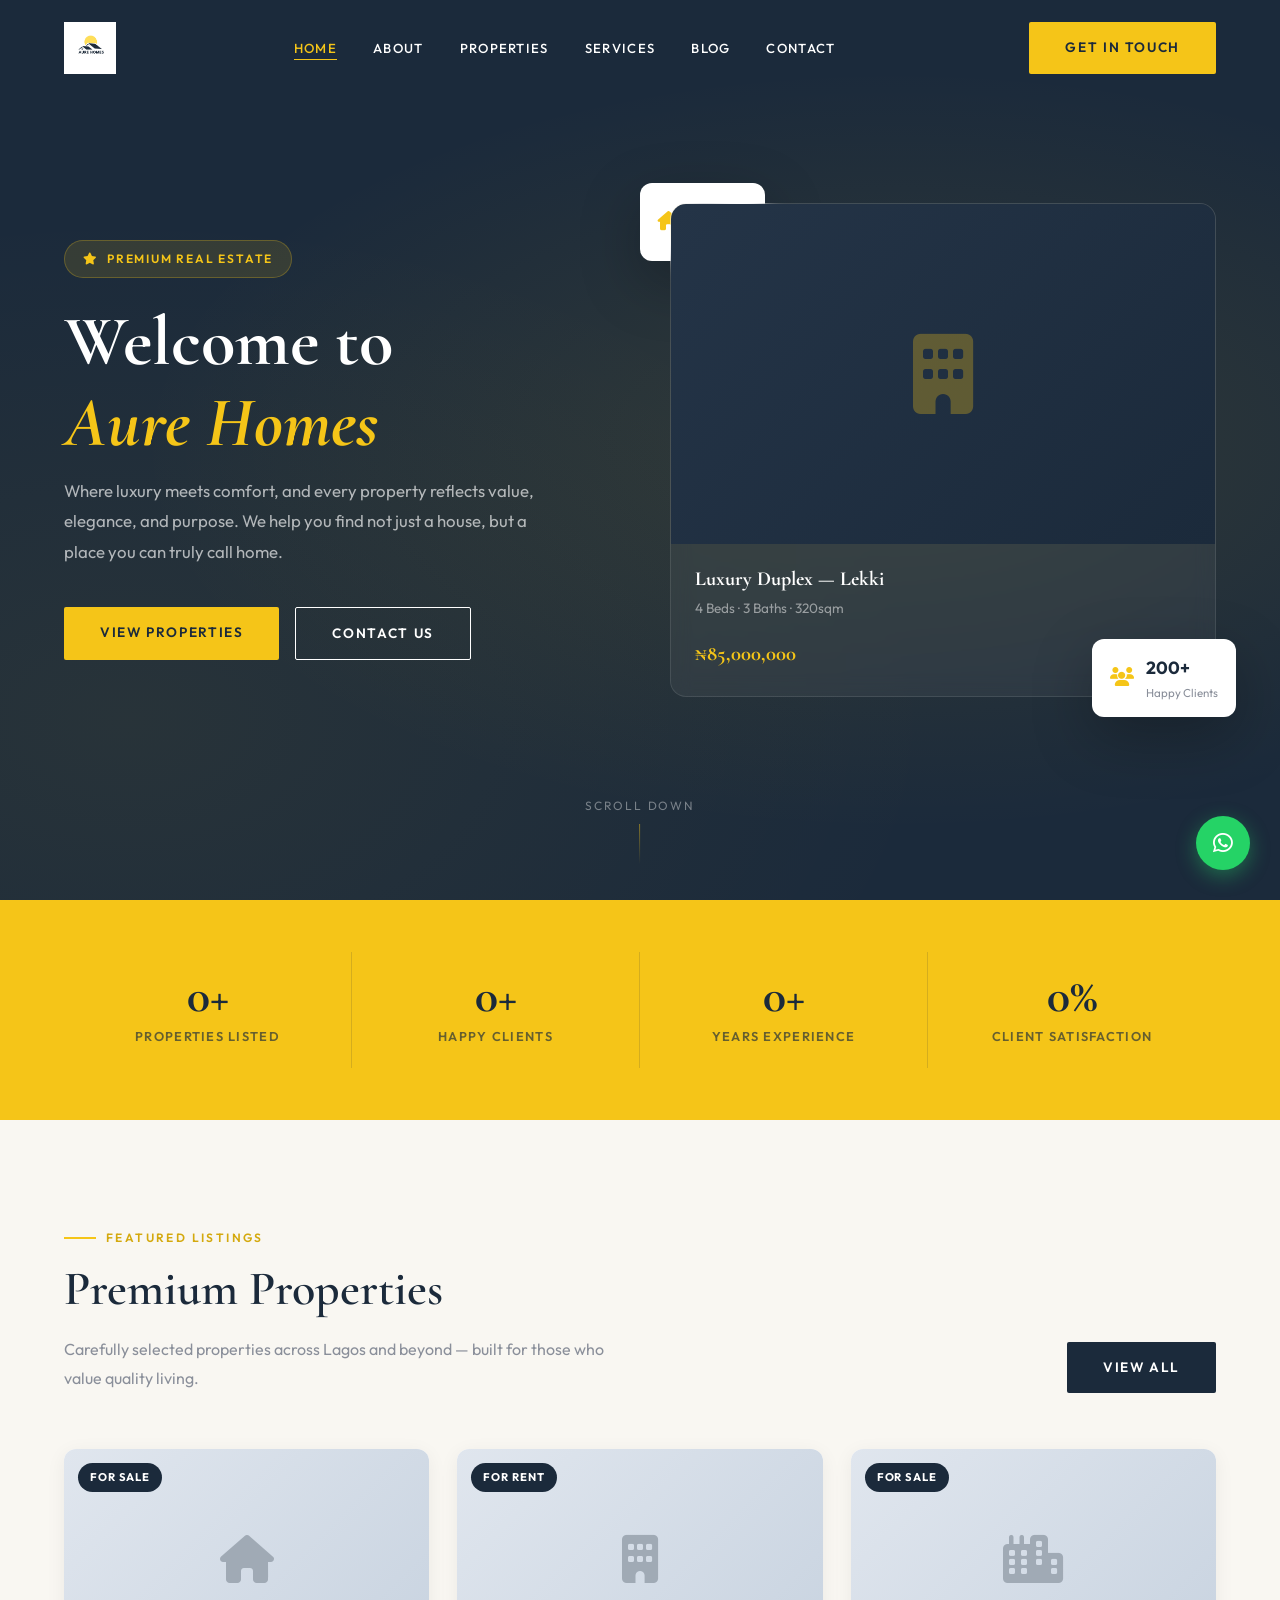
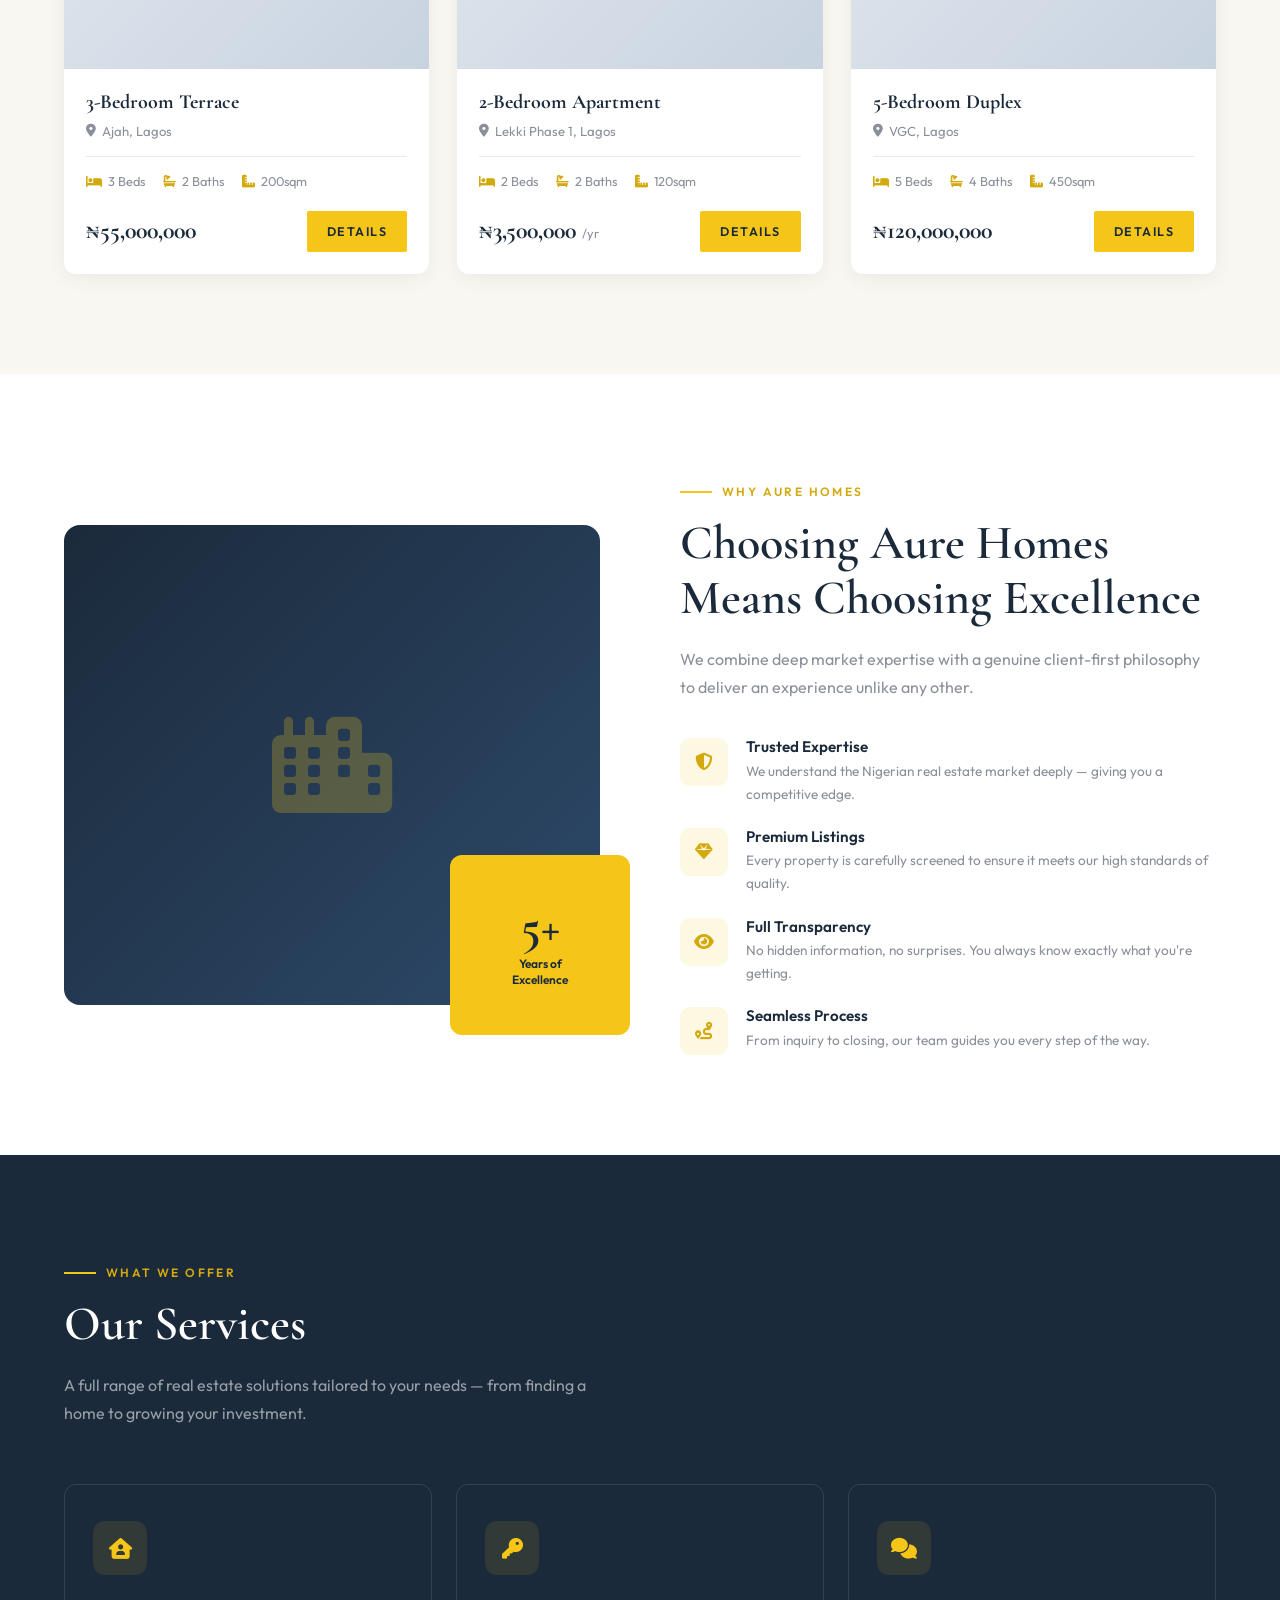
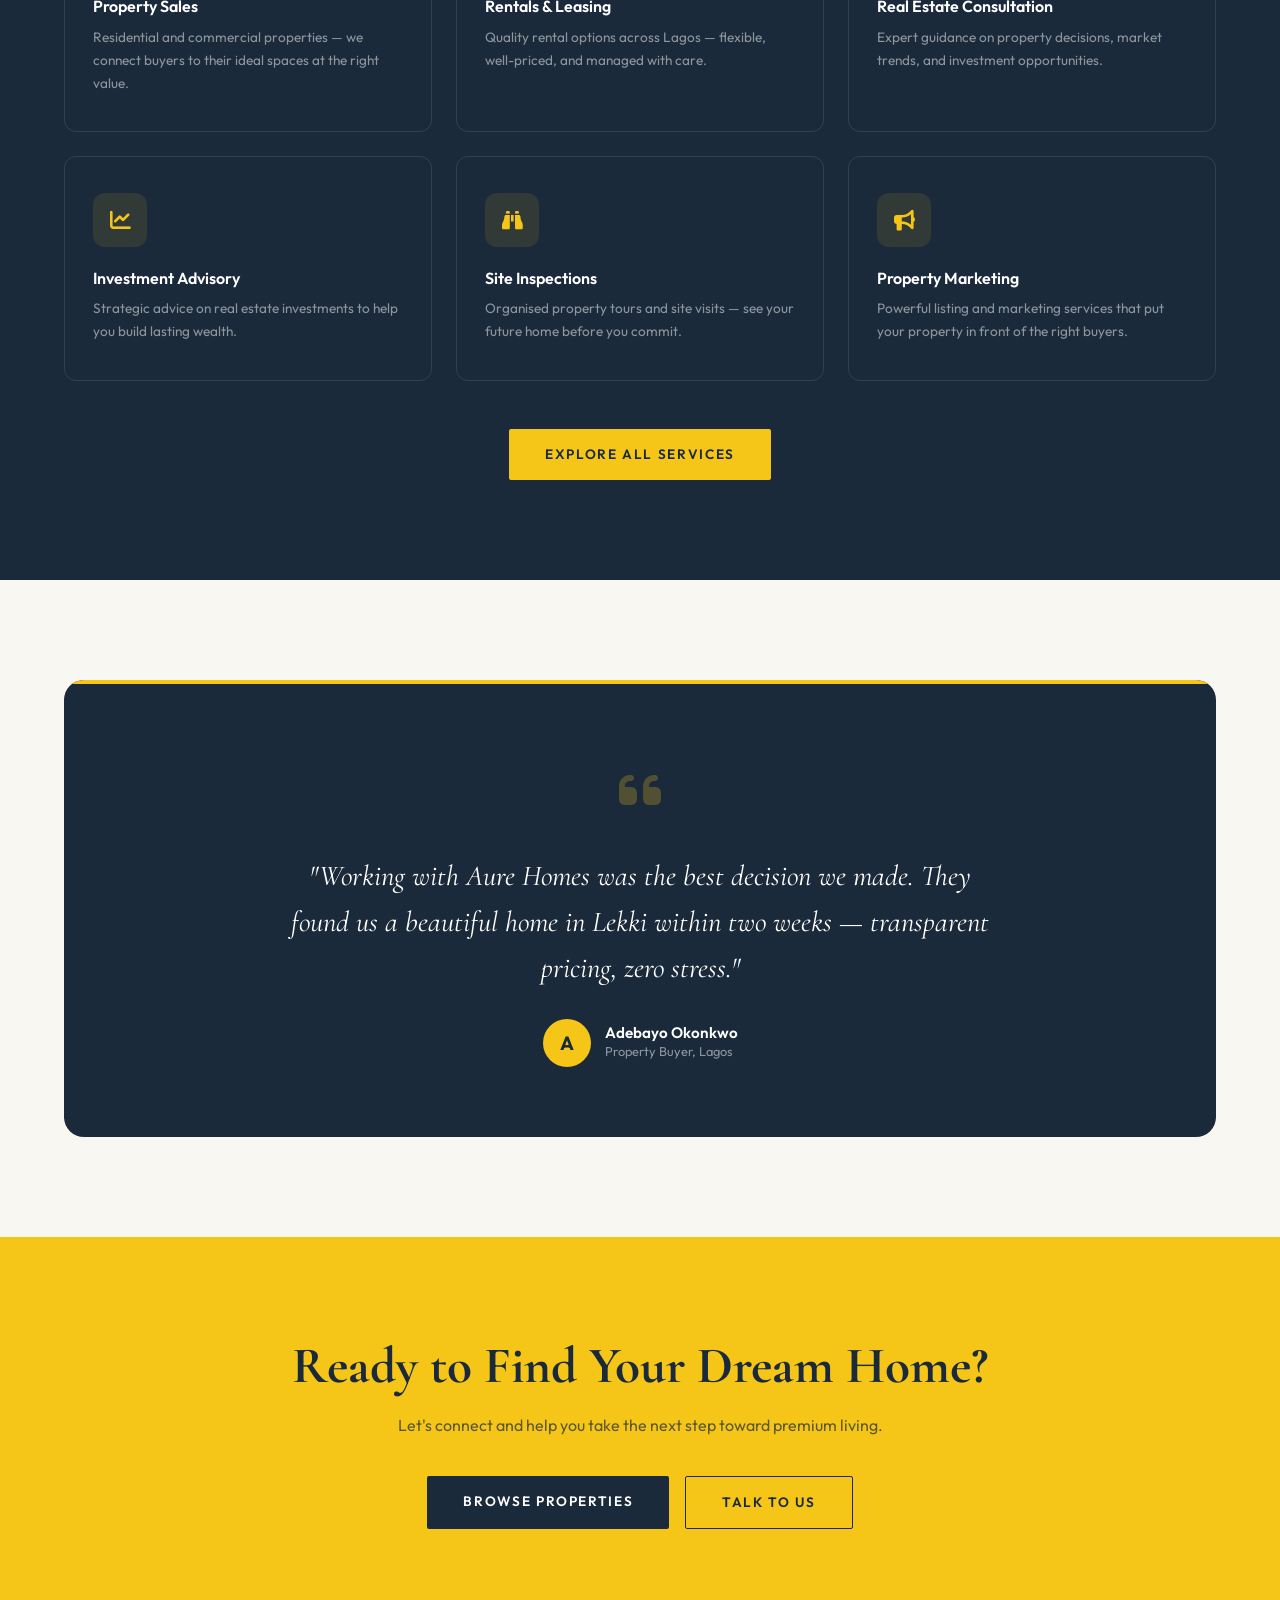
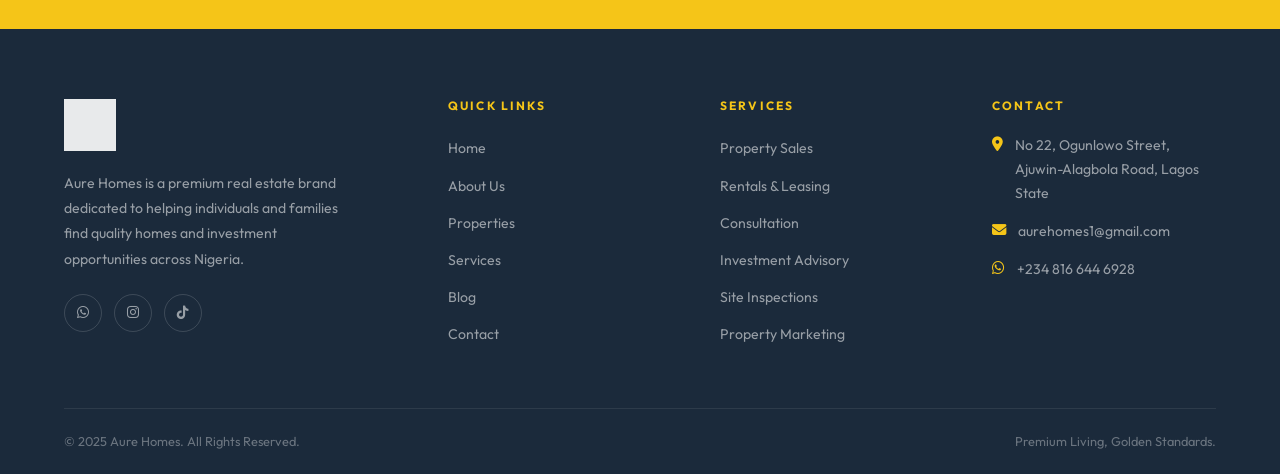
==== index.html @ 3f854a4a "Commit" ====
<!DOCTYPE html>
<html lang="en">
<head>
  <meta charset="UTF-8"/>
  <meta name="viewport" content="width=device-width, initial-scale=1.0"/>
  <title>Aure Homes — Premium Living, Golden Standards</title>
  <link rel="stylesheet" href="css/style.css"/>
  <link rel="stylesheet" href="https://cdnjs.cloudflare.com/ajax/libs/font-awesome/6.5.0/css/all.min.css"/>
  <style>
    /* HERO */
    .hero {
      min-height: 100vh;
      background: var(--navy);
      display: flex; align-items: center;
      position: relative; overflow: hidden;
    }
    .hero::before {
      content:'';position:absolute;inset:0;
      background: radial-gradient(ellipse at 70% 50%, rgba(245,197,24,0.1) 0%, transparent 60%),
                  radial-gradient(ellipse at 10% 80%, rgba(245,197,24,0.06) 0%, transparent 50%);
    }
    .hero-grid { display:grid; grid-template-columns:1fr 1fr; align-items:center; gap:60px; position:relative; }
    .hero-tag { display:inline-flex; align-items:center; gap:10px; background:rgba(245,197,24,0.12); border:1px solid rgba(245,197,24,0.25); border-radius:100px; padding:8px 18px; margin-bottom:24px; }
    .hero-tag span { font-size:0.75rem; font-weight:600; letter-spacing:0.15em; text-transform:uppercase; color:var(--gold); }
    .hero-tag i { color:var(--gold); font-size:0.75rem; }
    .hero h1 { font-size: clamp(3rem,5.5vw,5rem); color:var(--white); margin-bottom:12px; }
    .hero h1 em { font-style:italic; color:var(--gold); }
    .hero-sub { font-size:1.05rem; color:rgba(255,255,255,0.65); max-width:480px; margin-bottom:40px; line-height:1.8; }
    .hero-btns { display:flex; gap:16px; flex-wrap:wrap; }
    .hero-visual { position:relative; }
    .hero-card {
      background: rgba(255,255,255,0.05);
      border: 1px solid rgba(255,255,255,0.1);
      border-radius: 16px;
      overflow: hidden;
      backdrop-filter: blur(10px);
    }
    .hero-card-img { width:100%; height:340px; object-fit:cover; background: linear-gradient(135deg,#243447,#1B2A3B); display:flex; align-items:center; justify-content:center; font-size:5rem; color:rgba(245,197,24,0.3); }
    .hero-card-body { padding:24px; }
    .hero-card-body h3 { font-size:1.25rem; color:var(--white); margin-bottom:6px; }
    .hero-card-body p { font-size:0.85rem; color:rgba(255,255,255,0.5); margin-bottom:16px; }
    .hero-card-meta { display:flex; justify-content:space-between; align-items:center; }
    .hero-card-price { font-size:1.3rem; font-weight:700; color:var(--gold); font-family:'Cormorant Garamond',serif; }
    .hero-badge { background:var(--gold); color:var(--navy); font-size:0.72rem; font-weight:700; padding:5px 12px; border-radius:100px; letter-spacing:0.08em; }
    .floating-stat {
      position:absolute; background:var(--white); border-radius:12px; padding:14px 18px;
      box-shadow:0 20px 60px rgba(0,0,0,0.25);
      display:flex; align-items:center; gap:12px;
    }
    .floating-stat.stat-1 { top:-20px; left:-30px; }
    .floating-stat.stat-2 { bottom:-20px; right:-20px; }
    .floating-stat i { font-size:1.2rem; color:var(--gold); }
    .floating-stat .stat-val { font-size:1.1rem; font-weight:700; color:var(--navy); }
    .floating-stat .stat-lbl { font-size:0.72rem; color:var(--gray); }
    .scroll-hint { position:absolute; bottom:36px; left:50%; transform:translateX(-50%); display:flex; flex-direction:column; align-items:center; gap:8px; color:rgba(255,255,255,0.4); font-size:0.75rem; letter-spacing:0.15em; text-transform:uppercase; }
    .scroll-hint::after { content:''; width:1px; height:40px; background:linear-gradient(to bottom, rgba(245,197,24,0.5), transparent); }

    /* STATS */
    .stats-section { background:var(--gold); padding:52px 0; }
    .stats-grid { display:grid; grid-template-columns:repeat(4,1fr); gap:0; }
    .stat-item { text-align:center; padding:20px; border-right:1px solid rgba(27,42,59,0.15); }
    .stat-item:last-child { border-right:none; }
    .stat-num { font-family:'Cormorant Garamond',serif; font-size:3rem; font-weight:700; color:var(--navy); line-height:1; }
    .stat-label { font-size:0.8rem; font-weight:600; color:var(--navy); opacity:0.65; letter-spacing:0.1em; text-transform:uppercase; margin-top:6px; }

    /* FEATURED */
    .featured { padding:100px 0; background:var(--off-white); }
    .section-header { display:flex; justify-content:space-between; align-items:flex-end; margin-bottom:56px; }
    .properties-grid { display:grid; grid-template-columns:repeat(3,1fr); gap:28px; }
    .prop-card { background:var(--white); border-radius:12px; overflow:hidden; box-shadow:0 4px 20px rgba(0,0,0,0.06); transition:all var(--transition); }
    .prop-card:hover { transform:translateY(-6px); box-shadow:0 16px 40px rgba(0,0,0,0.12); }
    .prop-img { width:100%; height:220px; object-fit:cover; background: linear-gradient(135deg,#e0e6ee,#c8d3e0); display:flex; align-items:center; justify-content:center; font-size:3rem; color:#a0aab5; position:relative; }
    .prop-type { position:absolute; top:14px; left:14px; background:var(--navy); color:var(--white); font-size:0.7rem; font-weight:700; padding:5px 12px; border-radius:100px; letter-spacing:0.08em; text-transform:uppercase; }
    .prop-body { padding:22px; }
    .prop-body h3 { font-size:1.25rem; color:var(--navy); margin-bottom:6px; }
    .prop-location { display:flex; align-items:center; gap:6px; font-size:0.82rem; color:var(--gray); margin-bottom:14px; }
    .prop-features { display:flex; gap:18px; margin-bottom:18px; border-top:1px solid var(--gray-light); padding-top:14px; }
    .prop-feat { display:flex; align-items:center; gap:6px; font-size:0.8rem; color:var(--gray); }
    .prop-feat i { color:var(--gold-dark); }
    .prop-footer { display:flex; justify-content:space-between; align-items:center; }
    .prop-price { font-family:'Cormorant Garamond',serif; font-size:1.5rem; font-weight:700; color:var(--navy); }
    .prop-price span { font-size:0.8rem; font-weight:400; color:var(--gray); font-family:'Outfit',sans-serif; }

    /* WHY US */
    .why-us { padding:100px 0; }
    .why-grid { display:grid; grid-template-columns:1fr 1fr; gap:80px; align-items:center; }
    .why-visual { position:relative; }
    .why-img-main { width:100%; height:480px; background:linear-gradient(135deg,var(--navy),#2d4a6a); border-radius:16px; display:flex; align-items:center; justify-content:center; font-size:6rem; color:rgba(245,197,24,0.25); }
    .why-img-accent { position:absolute; bottom:-30px; right:-30px; width:180px; height:180px; background:var(--gold); border-radius:12px; display:flex; align-items:center; justify-content:center; flex-direction:column; gap:6px; }
    .why-img-accent .big-num { font-family:'Cormorant Garamond',serif; font-size:3rem; font-weight:700; color:var(--navy); line-height:1; }
    .why-img-accent p { font-size:0.75rem; font-weight:600; color:var(--navy); text-align:center; line-height:1.3; }
    .why-points { margin-top:36px; display:flex; flex-direction:column; gap:22px; }
    .why-point { display:flex; gap:18px; }
    .why-icon { width:48px; height:48px; background:var(--gold-pale); border-radius:10px; display:flex; align-items:center; justify-content:center; flex-shrink:0; }
    .why-icon i { color:var(--gold-dark); font-size:1.1rem; }
    .why-point h4 { font-family:'Outfit',sans-serif; font-size:0.95rem; font-weight:600; color:var(--navy); margin-bottom:4px; }
    .why-point p { font-size:0.85rem; color:var(--gray); }

    /* SERVICES PREVIEW */
    .services-prev { padding:100px 0; background:var(--navy); }
    .services-prev .section-title { color:var(--white); }
    .services-prev .section-subtitle { color:rgba(255,255,255,0.55); }
    .services-grid { display:grid; grid-template-columns:repeat(3,1fr); gap:24px; margin-top:56px; }
    .service-card { border:1px solid rgba(255,255,255,0.1); border-radius:12px; padding:36px 28px; transition:all var(--transition); }
    .service-card:hover { background:rgba(255,255,255,0.05); border-color:var(--gold); transform:translateY(-4px); }
    .service-icon { width:54px; height:54px; background:rgba(245,197,24,0.1); border-radius:12px; display:flex; align-items:center; justify-content:center; margin-bottom:22px; }
    .service-icon i { color:var(--gold); font-size:1.3rem; }
    .service-card h3 { font-family:'Outfit',sans-serif; font-size:1rem; font-weight:600; color:var(--white); margin-bottom:10px; }
    .service-card p { font-size:0.85rem; color:rgba(255,255,255,0.5); line-height:1.7; }

    /* TESTIMONIAL */
    .testimonial { padding:100px 0; background:var(--off-white); }
    .testimonial-inner { background:var(--navy); border-radius:20px; padding:70px 60px; position:relative; overflow:hidden; text-align:center; }
    .testimonial-inner::before { content:''; position:absolute; top:0; left:0; right:0; height:4px; background:var(--gold); }
    .quote-icon { font-size:3rem; color:rgba(245,197,24,0.25); margin-bottom:22px; }
    .testimonial-inner blockquote { font-family:'Cormorant Garamond',serif; font-size:clamp(1.3rem,2.5vw,1.8rem); color:var(--white); font-style:italic; max-width:700px; margin:0 auto 28px; line-height:1.6; }
    .testimonial-author { display:flex; align-items:center; justify-content:center; gap:14px; }
    .author-avatar { width:48px; height:48px; background:var(--gold); border-radius:50%; display:flex; align-items:center; justify-content:center; font-size:1.2rem; color:var(--navy); font-weight:700; }
    .author-info h4 { font-family:'Outfit',sans-serif; color:var(--white); font-size:0.95rem; font-weight:600; text-align:left; }
    .author-info p { font-size:0.8rem; color:rgba(255,255,255,0.5); text-align:left; }

    /* CTA */
    .cta-section { padding:100px 0; background:var(--gold); }
    .cta-inner { text-align:center; }
    .cta-inner h2 { font-size:clamp(2rem,4vw,3.2rem); color:var(--navy); margin-bottom:16px; }
    .cta-inner p { font-size:1rem; color:var(--navy); opacity:0.7; margin-bottom:36px; }
    .cta-btns { display:flex; gap:16px; justify-content:center; flex-wrap:wrap; }

    @media(max-width:992px){
      .hero-grid{grid-template-columns:1fr;} .hero-visual{display:none;}
      .properties-grid{grid-template-columns:1fr 1fr;}
      .why-grid{grid-template-columns:1fr;} .why-visual{display:none;}
      .services-grid{grid-template-columns:1fr 1fr;}
      .stats-grid{grid-template-columns:1fr 1fr;}
    }
    @media(max-width:600px){
      .properties-grid{grid-template-columns:1fr;}
      .services-grid{grid-template-columns:1fr;}
      .stats-grid{grid-template-columns:1fr 1fr;}
      .section-header{flex-direction:column;align-items:flex-start;gap:16px;}
      .testimonial-inner{padding:40px 24px;}
    }
  </style>
</head>
<body>

<!-- NAVBAR -->
<nav class="navbar">
  <div class="container">
    <a href="index.html" class="nav-logo"><img src="images/logo.jpeg" alt="Aure Homes"/></a>
    <ul class="nav-links">
      <li><a href="index.html" class="active">Home</a></li>
      <li><a href="about.html">About</a></li>
      <li><a href="properties.html">Properties</a></li>
      <li><a href="services.html">Services</a></li>
      <li><a href="blog.html">Blog</a></li>
      <li><a href="contact.html">Contact</a></li>
    </ul>
    <a href="contact.html" class="btn btn-gold nav-cta">Get in Touch</a>
    <div class="hamburger"><span></span><span></span><span></span></div>
  </div>
</nav>

<!-- HERO -->
<section class="hero">
  <div class="container">
    <div class="hero-grid">
      <div class="hero-content">
        <div class="hero-tag"><i class="fas fa-star"></i><span>Premium Real Estate</span></div>
        <h1>Welcome to<br/><em>Aure Homes</em></h1>
        <p class="hero-sub">Where luxury meets comfort, and every property reflects value, elegance, and purpose. We help you find not just a house, but a place you can truly call home.</p>
        <div class="hero-btns">
          <a href="properties.html" class="btn btn-gold">View Properties</a>
          <a href="contact.html" class="btn btn-outline">Contact Us</a>
        </div>
      </div>
      <div class="hero-visual">
        <div class="floating-stat stat-1">
          <i class="fas fa-home"></i>
          <div><div class="stat-val">50+</div><div class="stat-lbl">Properties</div></div>
        </div>
        <div class="hero-card">
          <div class="hero-card-img"><i class="fas fa-building"></i></div>
          <div class="hero-card-body">
            <h3>Luxury Duplex — Lekki</h3>
            <p>4 Beds · 3 Baths · 320sqm</p>
            <div class="hero-card-meta">
              <div class="hero-card-price">₦85,000,000</div>
              <span class="hero-badge">For Sale</span>
            </div>
          </div>
        </div>
        <div class="floating-stat stat-2">
          <i class="fas fa-users"></i>
          <div><div class="stat-val">200+</div><div class="stat-lbl">Happy Clients</div></div>
        </div>
      </div>
    </div>
  </div>
  <div class="scroll-hint">Scroll Down</div>
</section>

<!-- STATS -->
<section class="stats-section">
  <div class="container">
    <div class="stats-grid">
      <div class="stat-item fade-up">
        <div class="stat-num" data-target="50" data-suffix="+">0+</div>
        <div class="stat-label">Properties Listed</div>
      </div>
      <div class="stat-item fade-up">
        <div class="stat-num" data-target="200" data-suffix="+">0+</div>
        <div class="stat-label">Happy Clients</div>
      </div>
      <div class="stat-item fade-up">
        <div class="stat-num" data-target="5" data-suffix="+">0+</div>
        <div class="stat-label">Years Experience</div>
      </div>
      <div class="stat-item fade-up">
        <div class="stat-num" data-target="98" data-suffix="%">0%</div>
        <div class="stat-label">Client Satisfaction</div>
      </div>
    </div>
  </div>
</section>

<!-- FEATURED PROPERTIES -->
<section class="featured">
  <div class="container">
    <div class="section-header">
      <div>
        <div class="section-label fade-up">Featured Listings</div>
        <h2 class="section-title fade-up">Premium Properties</h2>
        <p class="section-subtitle fade-up">Carefully selected properties across Lagos and beyond — built for those who value quality living.</p>
      </div>
      <a href="properties.html" class="btn btn-navy fade-up">View All</a>
    </div>
    <div class="properties-grid">
      <div class="prop-card fade-up">
        <div class="prop-img"><span class="prop-type">For Sale</span><i class="fas fa-home"></i></div>
        <div class="prop-body">
          <h3>3-Bedroom Terrace</h3>
          <div class="prop-location"><i class="fas fa-map-marker-alt"></i> Ajah, Lagos</div>
          <div class="prop-features">
            <span class="prop-feat"><i class="fas fa-bed"></i>3 Beds</span>
            <span class="prop-feat"><i class="fas fa-bath"></i>2 Baths</span>
            <span class="prop-feat"><i class="fas fa-ruler-combined"></i>200sqm</span>
          </div>
          <div class="prop-footer">
            <div class="prop-price">₦55,000,000 <span></span></div>
            <a href="properties.html" class="btn btn-gold" style="padding:10px 20px;font-size:0.78rem;">Details</a>
          </div>
        </div>
      </div>
      <div class="prop-card fade-up">
        <div class="prop-img"><span class="prop-type">For Rent</span><i class="fas fa-building"></i></div>
        <div class="prop-body">
          <h3>2-Bedroom Apartment</h3>
          <div class="prop-location"><i class="fas fa-map-marker-alt"></i> Lekki Phase 1, Lagos</div>
          <div class="prop-features">
            <span class="prop-feat"><i class="fas fa-bed"></i>2 Beds</span>
            <span class="prop-feat"><i class="fas fa-bath"></i>2 Baths</span>
            <span class="prop-feat"><i class="fas fa-ruler-combined"></i>120sqm</span>
          </div>
          <div class="prop-footer">
            <div class="prop-price">₦3,500,000 <span>/yr</span></div>
            <a href="properties.html" class="btn btn-gold" style="padding:10px 20px;font-size:0.78rem;">Details</a>
          </div>
        </div>
      </div>
      <div class="prop-card fade-up">
        <div class="prop-img"><span class="prop-type">For Sale</span><i class="fas fa-city"></i></div>
        <div class="prop-body">
          <h3>5-Bedroom Duplex</h3>
          <div class="prop-location"><i class="fas fa-map-marker-alt"></i> VGC, Lagos</div>
          <div class="prop-features">
            <span class="prop-feat"><i class="fas fa-bed"></i>5 Beds</span>
            <span class="prop-feat"><i class="fas fa-bath"></i>4 Baths</span>
            <span class="prop-feat"><i class="fas fa-ruler-combined"></i>450sqm</span>
          </div>
          <div class="prop-footer">
            <div class="prop-price">₦120,000,000 <span></span></div>
            <a href="properties.html" class="btn btn-gold" style="padding:10px 20px;font-size:0.78rem;">Details</a>
          </div>
        </div>
      </div>
    </div>
  </div>
</section>

<!-- WHY US -->
<section class="why-us">
  <div class="container">
    <div class="why-grid">
      <div class="why-visual">
        <div class="why-img-main"><i class="fas fa-city"></i></div>
        <div class="why-img-accent">
          <div class="big-num">5+</div>
          <p>Years of<br/>Excellence</p>
        </div>
      </div>
      <div>
        <div class="section-label fade-up">Why Aure Homes</div>
        <h2 class="section-title fade-up">Choosing Aure Homes<br/>Means Choosing Excellence</h2>
        <p class="section-subtitle fade-up">We combine deep market expertise with a genuine client-first philosophy to deliver an experience unlike any other.</p>
        <div class="why-points">
          <div class="why-point fade-up">
            <div class="why-icon"><i class="fas fa-shield-alt"></i></div>
            <div><h4>Trusted Expertise</h4><p>We understand the Nigerian real estate market deeply — giving you a competitive edge.</p></div>
          </div>
          <div class="why-point fade-up">
            <div class="why-icon"><i class="fas fa-gem"></i></div>
            <div><h4>Premium Listings</h4><p>Every property is carefully screened to ensure it meets our high standards of quality.</p></div>
          </div>
          <div class="why-point fade-up">
            <div class="why-icon"><i class="fas fa-eye"></i></div>
            <div><h4>Full Transparency</h4><p>No hidden information, no surprises. You always know exactly what you're getting.</p></div>
          </div>
          <div class="why-point fade-up">
            <div class="why-icon"><i class="fas fa-route"></i></div>
            <div><h4>Seamless Process</h4><p>From inquiry to closing, our team guides you every step of the way.</p></div>
          </div>
        </div>
      </div>
    </div>
  </div>
</section>

<!-- SERVICES PREVIEW -->
<section class="services-prev">
  <div class="container">
    <div class="section-label fade-up">What We Offer</div>
    <h2 class="section-title fade-up">Our Services</h2>
    <p class="section-subtitle fade-up">A full range of real estate solutions tailored to your needs — from finding a home to growing your investment.</p>
    <div class="services-grid">
      <div class="service-card fade-up">
        <div class="service-icon"><i class="fas fa-house-user"></i></div>
        <h3>Property Sales</h3>
        <p>Residential and commercial properties — we connect buyers to their ideal spaces at the right value.</p>
      </div>
      <div class="service-card fade-up">
        <div class="service-icon"><i class="fas fa-key"></i></div>
        <h3>Rentals & Leasing</h3>
        <p>Quality rental options across Lagos — flexible, well-priced, and managed with care.</p>
      </div>
      <div class="service-card fade-up">
        <div class="service-icon"><i class="fas fa-comments"></i></div>
        <h3>Real Estate Consultation</h3>
        <p>Expert guidance on property decisions, market trends, and investment opportunities.</p>
      </div>
      <div class="service-card fade-up">
        <div class="service-icon"><i class="fas fa-chart-line"></i></div>
        <h3>Investment Advisory</h3>
        <p>Strategic advice on real estate investments to help you build lasting wealth.</p>
      </div>
      <div class="service-card fade-up">
        <div class="service-icon"><i class="fas fa-binoculars"></i></div>
        <h3>Site Inspections</h3>
        <p>Organised property tours and site visits — see your future home before you commit.</p>
      </div>
      <div class="service-card fade-up">
        <div class="service-icon"><i class="fas fa-bullhorn"></i></div>
        <h3>Property Marketing</h3>
        <p>Powerful listing and marketing services that put your property in front of the right buyers.</p>
      </div>
    </div>
    <div style="text-align:center;margin-top:48px;">
      <a href="services.html" class="btn btn-gold fade-up">Explore All Services</a>
    </div>
  </div>
</section>

<!-- TESTIMONIAL -->
<section class="testimonial">
  <div class="container">
    <div class="testimonial-inner fade-up">
      <div class="quote-icon"><i class="fas fa-quote-left"></i></div>
      <blockquote>"Working with Aure Homes was the best decision we made. They found us a beautiful home in Lekki within two weeks — transparent pricing, zero stress."</blockquote>
      <div class="testimonial-author">
        <div class="author-avatar">A</div>
        <div class="author-info">
          <h4>Adebayo Okonkwo</h4>
          <p>Property Buyer, Lagos</p>
        </div>
      </div>
    </div>
  </div>
</section>

<!-- CTA -->
<section class="cta-section">
  <div class="container">
    <div class="cta-inner fade-up">
      <h2>Ready to Find Your Dream Home?</h2>
      <p>Let's connect and help you take the next step toward premium living.</p>
      <div class="cta-btns">
        <a href="properties.html" class="btn btn-navy">Browse Properties</a>
        <a href="contact.html" class="btn btn-outline" style="color:var(--navy);border-color:var(--navy);">Talk to Us</a>
      </div>
    </div>
  </div>
</section>

<!-- FOOTER -->
<footer>
  <div class="container">
    <div class="footer-grid">
      <div class="footer-brand">
        <img src="images/logo.jpeg" alt="Aure Homes"/>
        <p>Aure Homes is a premium real estate brand dedicated to helping individuals and families find quality homes and investment opportunities across Nigeria.</p>
        <div class="footer-socials">
          <a href="https://wa.me/2348166446928" target="_blank"><i class="fab fa-whatsapp"></i></a>
          <a href="https://instagram.com/aure_homes" target="_blank"><i class="fab fa-instagram"></i></a>
          <a href="https://tiktok.com/@aure.homes" target="_blank"><i class="fab fa-tiktok"></i></a>
        </div>
      </div>
      <div class="footer-col">
        <h4>Quick Links</h4>
        <ul>
          <li><a href="index.html">Home</a></li>
          <li><a href="about.html">About Us</a></li>
          <li><a href="properties.html">Properties</a></li>
          <li><a href="services.html">Services</a></li>
          <li><a href="blog.html">Blog</a></li>
          <li><a href="contact.html">Contact</a></li>
        </ul>
      </div>
      <div class="footer-col">
        <h4>Services</h4>
        <ul>
          <li><a href="services.html">Property Sales</a></li>
          <li><a href="services.html">Rentals & Leasing</a></li>
          <li><a href="services.html">Consultation</a></li>
          <li><a href="services.html">Investment Advisory</a></li>
          <li><a href="services.html">Site Inspections</a></li>
          <li><a href="services.html">Property Marketing</a></li>
        </ul>
      </div>
      <div class="footer-col">
        <h4>Contact</h4>
        <div class="footer-contact-item"><i class="fas fa-map-marker-alt"></i><span>No 22, Ogunlowo Street, Ajuwin-Alagbola Road, Lagos State</span></div>
        <div class="footer-contact-item"><i class="fas fa-envelope"></i><a href="mailto:aurehomes1@gmail.com">aurehomes1@gmail.com</a></div>
        <div class="footer-contact-item"><i class="fab fa-whatsapp"></i><a href="https://wa.me/2348166446928">+234 816 644 6928</a></div>
      </div>
    </div>
    <div class="footer-bottom">
      <p>&copy; 2025 Aure Homes. All Rights Reserved.</p>
      <p>Premium Living, Golden Standards.</p>
    </div>
  </div>
</footer>

<a href="https://wa.me/2348166446928" class="whatsapp-float" target="_blank"><i class="fab fa-whatsapp"></i></a>

<script src="js/main.js"></script>
</body>
</html>
---- css/style.css ----
/* ===== AURE HOMES — GLOBAL STYLES ===== */
@import url("https://fonts.googleapis.com/css2?family=Cormorant+Garamond:ital,wght@0,300;0,400;0,600;0,700;1,300;1,400&family=Outfit:wght@300;400;500;600;700&display=swap");

:root {
  --navy: #1b2a3b;
  --navy-light: #243447;
  --gold: #f5c518;
  --gold-dark: #d4a90e;
  --gold-pale: #fdf8e1;
  --white: #ffffff;
  --off-white: #f9f7f2;
  --gray: #8a8f9a;
  --gray-light: #eaeaea;
  --text: #1b2a3b;
  --transition: 0.35s cubic-bezier(0.4, 0, 0.2, 1);
}

*,
*::before,
*::after {
  box-sizing: border-box;
  margin: 0;
  padding: 0;
}
html {
  scroll-behavior: smooth;
}
body {
  font-family: "Outfit", sans-serif;
  color: var(--text);
  background: var(--white);
  line-height: 1.7;
  overflow-x: hidden;
}
h1,
h2,
h3,
h4 {
  font-family: "Cormorant Garamond", serif;
  line-height: 1.15;
}
a {
  text-decoration: none;
  color: inherit;
}
ul {
  list-style: none;
}
img {
  max-width: 100%;
  display: block;
}

.container {
  width: 90%;
  max-width: 1200px;
  margin: 0 auto;
}

/* BUTTONS */
.btn {
  display: inline-block;
  padding: 14px 36px;
  font-family: "Outfit", sans-serif;
  font-size: 0.85rem;
  font-weight: 600;
  letter-spacing: 0.12em;
  text-transform: uppercase;
  border-radius: 2px;
  cursor: pointer;
  transition: all var(--transition);
  border: none;
}
.btn-gold {
  background: var(--gold);
  color: var(--navy);
}
.btn-gold:hover {
  background: var(--gold-dark);
  transform: translateY(-2px);
  box-shadow: 0 8px 24px rgba(245, 197, 24, 0.35);
}
.btn-outline {
  background: transparent;
  color: var(--white);
  border: 1.5px solid var(--white);
}
.btn-outline:hover {
  background: var(--white);
  color: var(--navy);
}
.btn-navy {
  background: var(--navy);
  color: var(--white);
}
.btn-navy:hover {
  background: var(--navy-light);
  transform: translateY(-2px);
  box-shadow: 0 8px 24px rgba(27, 42, 59, 0.3);
}

/* LABELS */
.section-label {
  display: inline-flex;
  align-items: center;
  gap: 10px;
  font-size: 0.75rem;
  font-weight: 600;
  letter-spacing: 0.2em;
  text-transform: uppercase;
  color: var(--gold-dark);
  margin-bottom: 14px;
}
.section-label::before {
  content: "";
  display: block;
  width: 32px;
  height: 2px;
  background: var(--gold);
}
.section-title {
  font-size: clamp(2rem, 4vw, 3rem);
  font-weight: 600;
  color: var(--navy);
  margin-bottom: 18px;
}
.section-subtitle {
  font-size: 1rem;
  color: var(--gray);
  max-width: 560px;
  line-height: 1.8;
}

/* NAVBAR */
.navbar {
  position: fixed;
  top: 0;
  width: 100%;
  z-index: 1000;
  padding: 22px 0;
  transition: all var(--transition);
}
.navbar.scrolled {
  background: var(--navy);
  padding: 14px 0;
  box-shadow: 0 4px 30px rgba(0, 0, 0, 0.2);
}
.navbar .container {
  display: flex;
  align-items: center;
  justify-content: space-between;
}
.nav-logo img {
  height: 52px;
  width: auto;
}
.nav-links {
  display: flex;
  align-items: center;
  gap: 36px;
}
.nav-links a {
  font-size: 0.82rem;
  font-weight: 500;
  letter-spacing: 0.1em;
  text-transform: uppercase;
  color: var(--white);
  position: relative;
  padding-bottom: 4px;
  transition: color var(--transition);
}
.nav-links a::after {
  content: "";
  position: absolute;
  bottom: 0;
  left: 0;
  width: 0;
  height: 1.5px;
  background: var(--gold);
  transition: width var(--transition);
}
.nav-links a:hover::after,
.nav-links a.active::after {
  width: 100%;
}
.nav-links a:hover,
.nav-links a.active {
  color: var(--gold);
}
.nav-cta {
  margin-left: 16px;
}
.hamburger {
  display: none;
  flex-direction: column;
  gap: 5px;
  cursor: pointer;
  padding: 4px;
}
.hamburger span {
  display: block;
  width: 24px;
  height: 2px;
  background: var(--white);
  transition: all var(--transition);
}

/* PAGE HERO */
.page-hero {
  background: var(--navy);
  padding: 160px 0 80px;
  text-align: center;
  position: relative;
  overflow: hidden;
}
.page-hero::before {
  content: "";
  position: absolute;
  inset: 0;
  background: radial-gradient(
    ellipse at 50% 0%,
    rgba(245, 197, 24, 0.12) 0%,
    transparent 70%
  );
}
.page-hero h1 {
  font-size: clamp(2.5rem, 5vw, 4rem);
  color: var(--white);
  margin-bottom: 16px;
  position: relative;
}
.page-hero p {
  color: rgba(255, 255, 255, 0.65);
  font-size: 1rem;
  position: relative;
}
.breadcrumb {
  display: flex;
  align-items: center;
  justify-content: center;
  gap: 8px;
  margin-top: 16px;
  font-size: 0.82rem;
  color: rgba(255, 255, 255, 0.5);
  position: relative;
}
.breadcrumb a {
  color: var(--gold);
}
.breadcrumb span {
  color: rgba(255, 255, 255, 0.3);
}

/* FOOTER */
footer {
  background: var(--navy);
  color: rgba(255, 255, 255, 0.7);
  padding: 70px 0 0;
}
.footer-grid {
  display: grid;
  grid-template-columns: 1.5fr 1fr 1fr 1fr;
  gap: 48px;
  padding-bottom: 50px;
}
.footer-brand img {
  height: 52px;
  margin-bottom: 20px;
  filter: brightness(10);
  opacity: 0.9;
}
.footer-brand p {
  font-size: 0.88rem;
  line-height: 1.8;
  color: rgba(255, 255, 255, 0.55);
  max-width: 280px;
}
.footer-col h4 {
  font-family: "Outfit", sans-serif;
  font-size: 0.75rem;
  font-weight: 700;
  letter-spacing: 0.18em;
  text-transform: uppercase;
  color: var(--gold);
  margin-bottom: 22px;
}
.footer-col ul li {
  margin-bottom: 10px;
}
.footer-col ul li a {
  font-size: 0.88rem;
  color: rgba(255, 255, 255, 0.55);
  transition: color var(--transition);
}
.footer-col ul li a:hover {
  color: var(--gold);
}
.footer-contact-item {
  display: flex;
  align-items: flex-start;
  gap: 12px;
  margin-bottom: 14px;
  font-size: 0.88rem;
  color: rgba(255, 255, 255, 0.55);
}
.footer-contact-item i {
  color: var(--gold);
  margin-top: 3px;
  font-size: 0.9rem;
  flex-shrink: 0;
}
.footer-socials {
  display: flex;
  gap: 12px;
  margin-top: 22px;
}
.footer-socials a {
  width: 38px;
  height: 38px;
  border: 1px solid rgba(255, 255, 255, 0.15);
  border-radius: 50%;
  display: flex;
  align-items: center;
  justify-content: center;
  font-size: 0.85rem;
  color: rgba(255, 255, 255, 0.55);
  transition: all var(--transition);
}
.footer-socials a:hover {
  background: var(--gold);
  border-color: var(--gold);
  color: var(--navy);
}
.footer-bottom {
  border-top: 1px solid rgba(255, 255, 255, 0.08);
  padding: 22px 0;
  display: flex;
  align-items: center;
  justify-content: space-between;
  font-size: 0.8rem;
  color: rgba(255, 255, 255, 0.35);
}

/* WHATSAPP */
.whatsapp-float {
  position: fixed;
  bottom: 30px;
  right: 30px;
  width: 54px;
  height: 54px;
  background: #25d366;
  border-radius: 50%;
  display: flex;
  align-items: center;
  justify-content: center;
  font-size: 1.4rem;
  color: white;
  box-shadow: 0 6px 20px rgba(37, 211, 102, 0.4);
  z-index: 999;
  transition: all var(--transition);
}
.whatsapp-float:hover {
  transform: scale(1.1);
  box-shadow: 0 10px 28px rgba(37, 211, 102, 0.5);
}

/* ANIMATIONS */
.fade-up {
  opacity: 1;
  transform: translateY(0);
  transition:
    opacity 0.7s ease,
    transform 0.7s ease;
}
.js-ready .fade-up {
  opacity: 0;
  transform: translateY(30px);
}
.js-ready .fade-up.visible {
  opacity: 1;
  transform: translateY(0);
}

/* RESPONSIVE */
@media (max-width: 992px) {
  .footer-grid {
    grid-template-columns: 1fr 1fr;
    gap: 36px;
  }
}
@media (max-width: 768px) {
  .nav-links,
  .nav-cta {
    display: none;
  }
  .hamburger {
    display: flex;
  }
  .nav-links.open {
    display: flex;
    flex-direction: column;
    position: fixed;
    top: 0;
    left: 0;
    width: 100%;
    height: 100vh;
    background: var(--navy);
    justify-content: center;
    align-items: center;
    gap: 32px;
    z-index: 999;
  }
  .nav-links.open a {
    font-size: 1.1rem;
  }
  .footer-grid {
    grid-template-columns: 1fr;
    gap: 28px;
  }
  .footer-bottom {
    flex-direction: column;
    gap: 8px;
    text-align: center;
  }
}
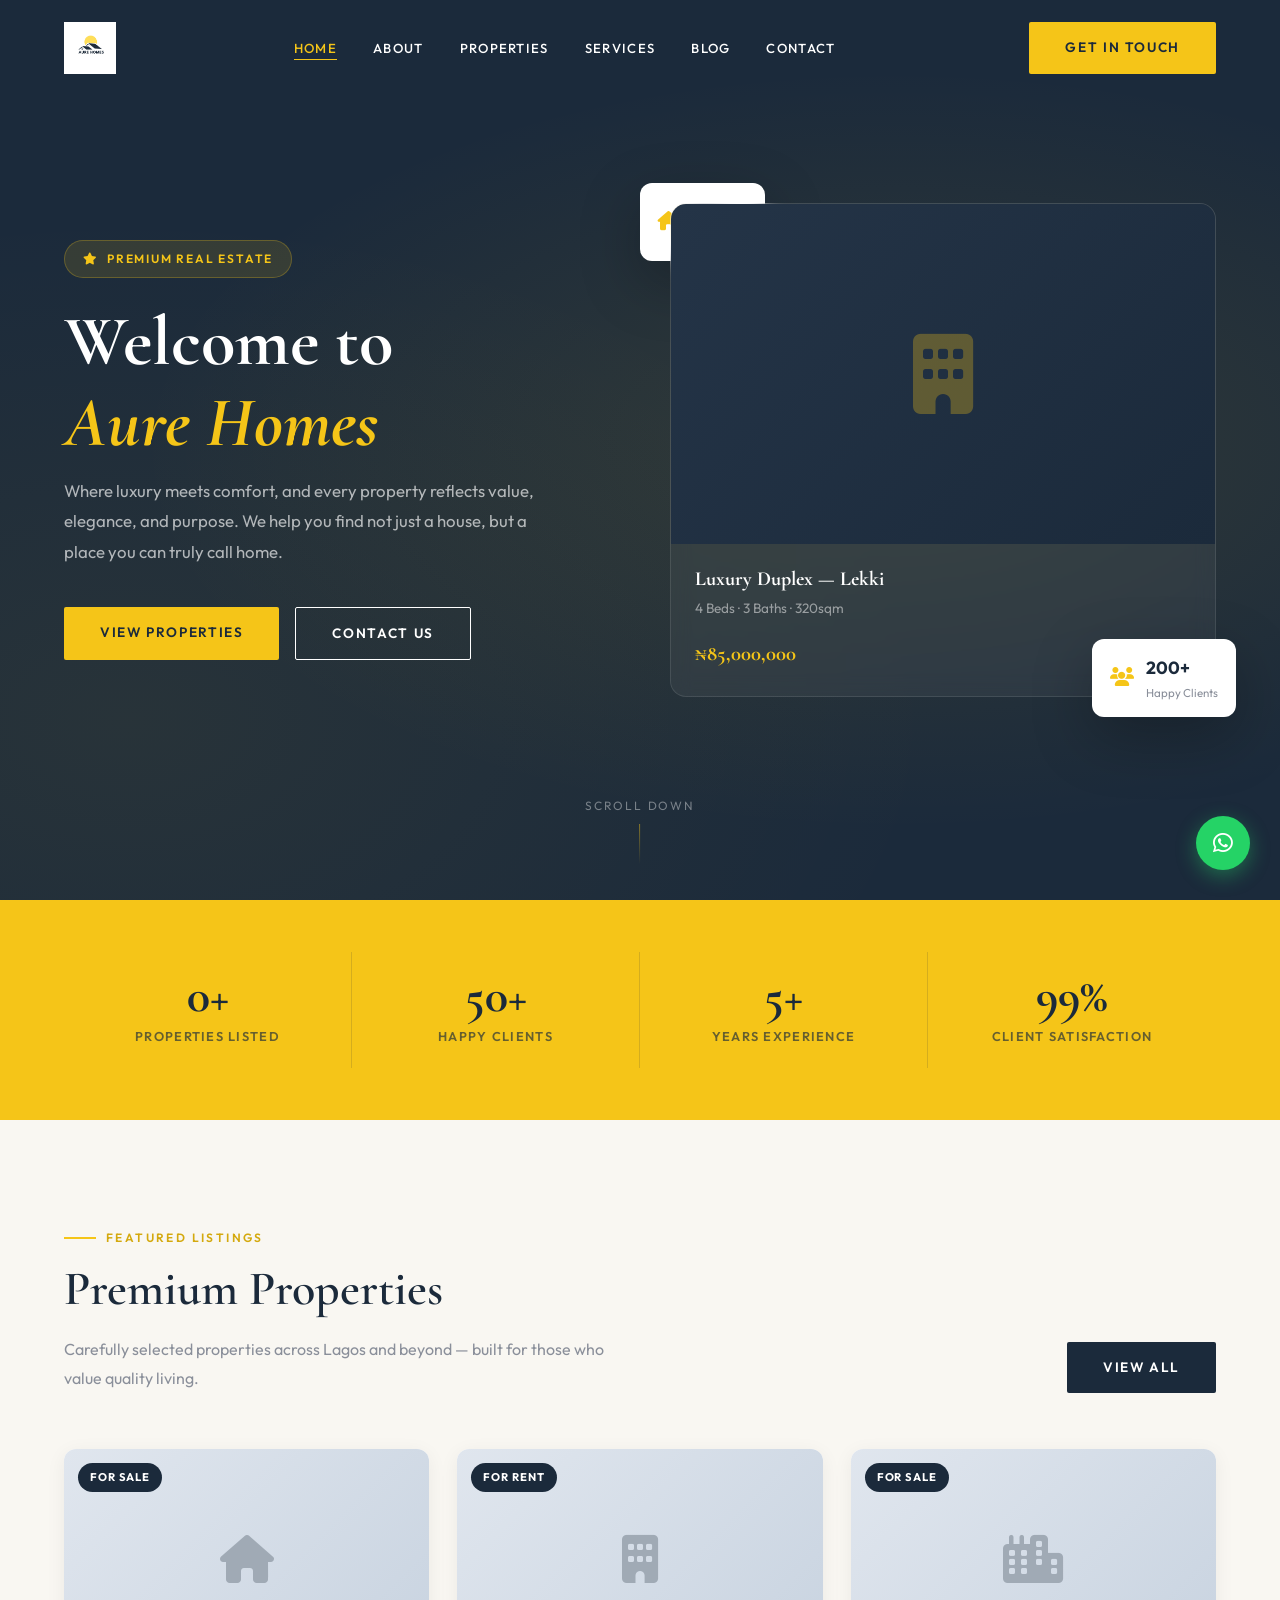
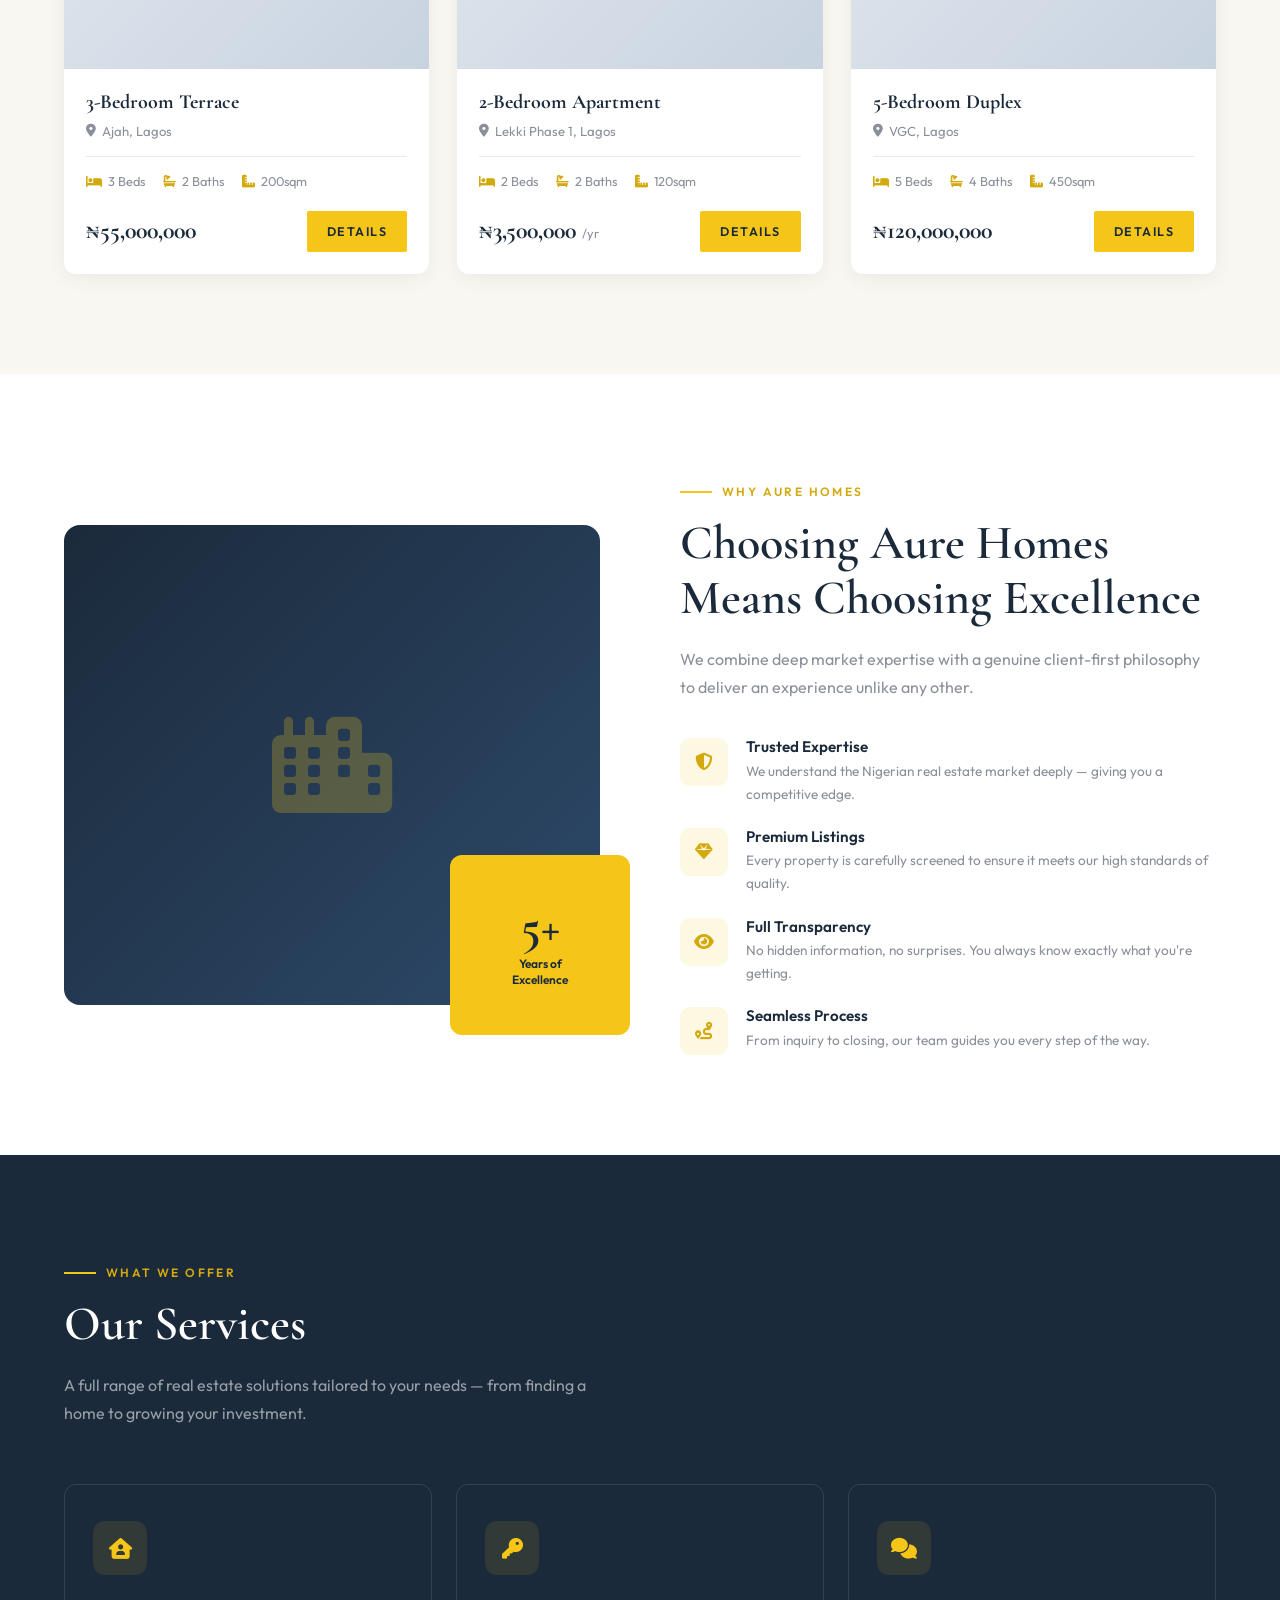
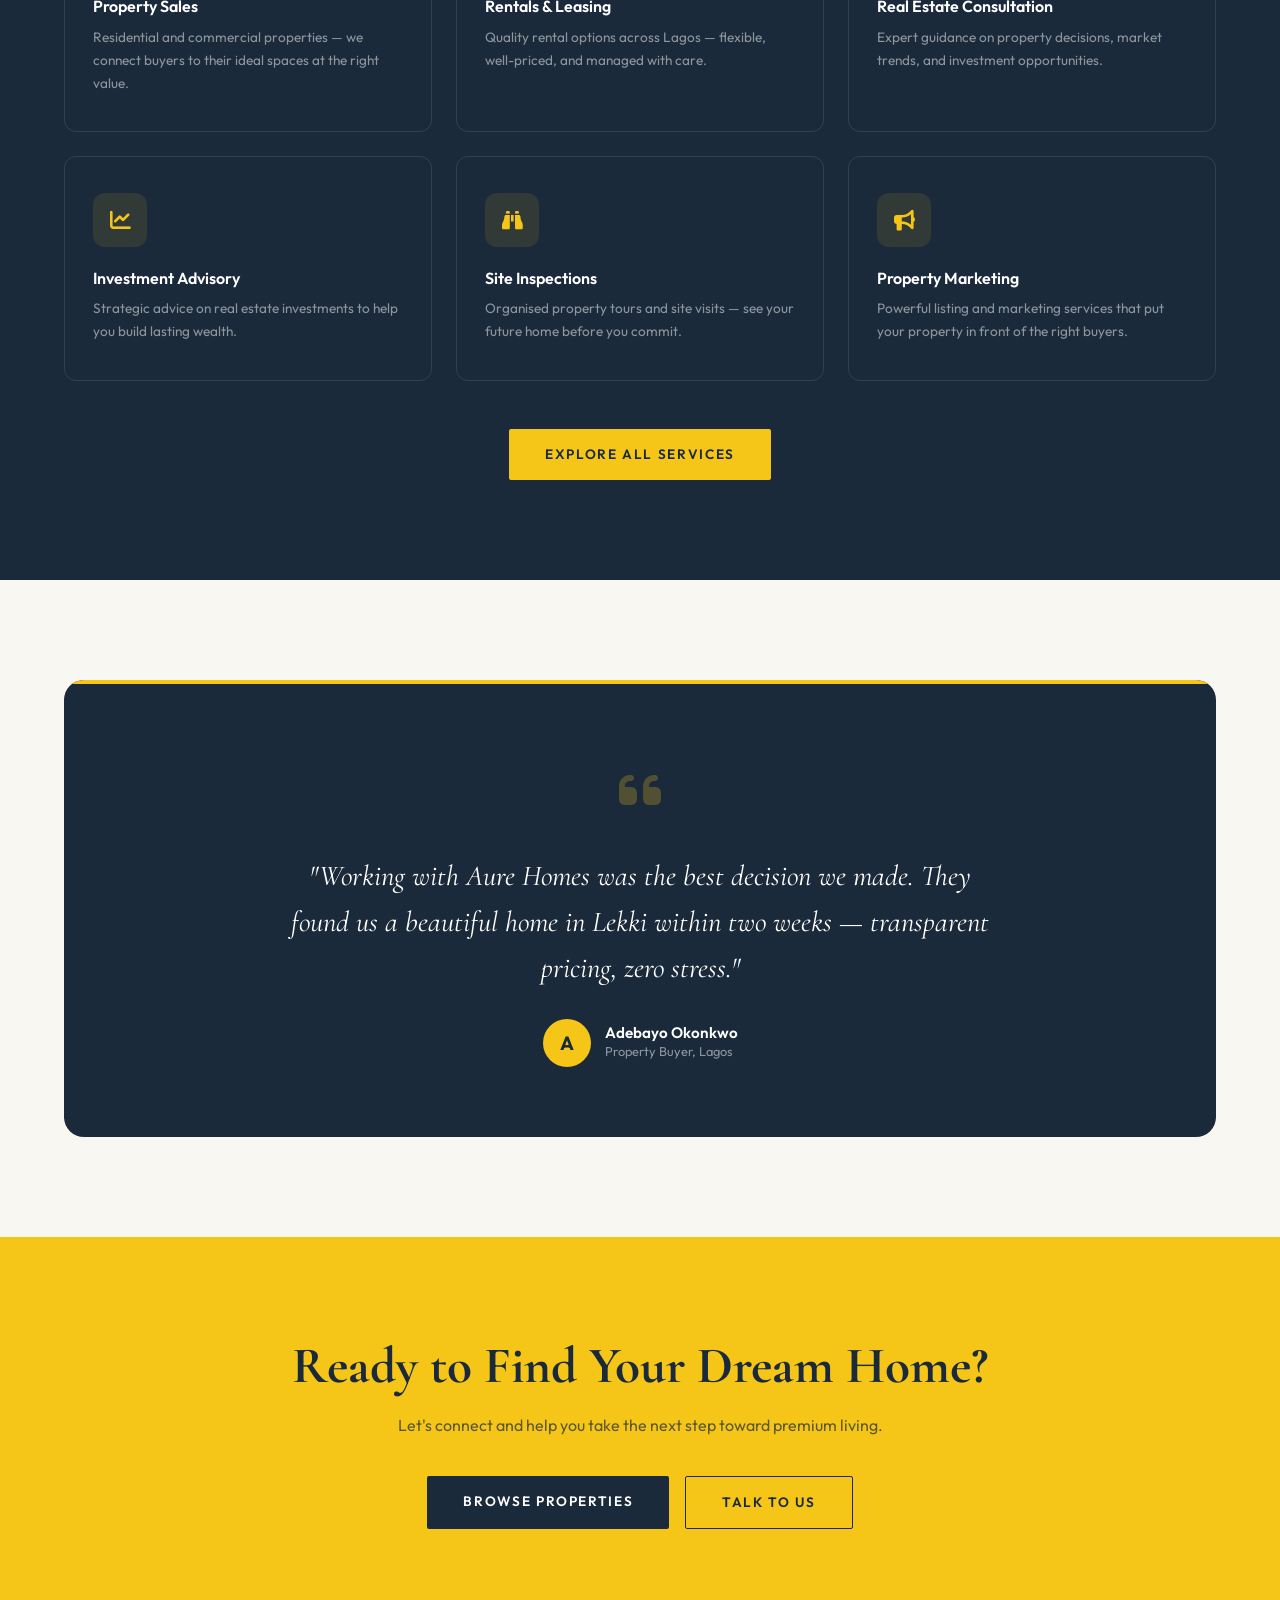
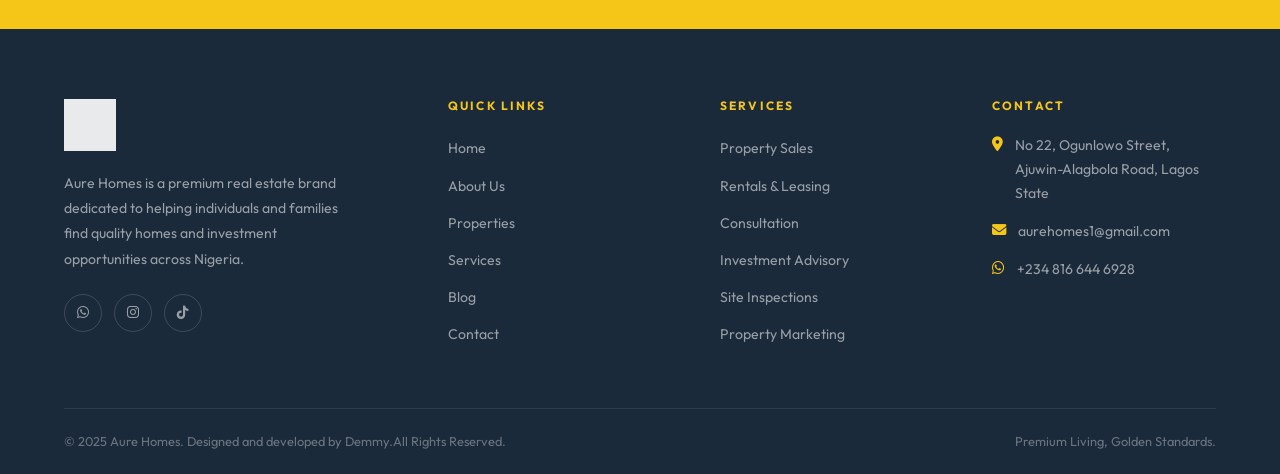
==== commit 2723583d: "Commit" ====
--- a/index.html
+++ b/index.html
@@ -3,7 +3,7 @@
 <head>
   <meta charset="UTF-8"/>
   <meta name="viewport" content="width=device-width, initial-scale=1.0"/>
-  <title>Aure Homes — Premium Living, Golden Standards</title>
+  <title> Aure Homes — Premium Living, Golden Standards</title>
   <link rel="stylesheet" href="css/style.css"/>
   <link rel="stylesheet" href="https://cdnjs.cloudflare.com/ajax/libs/font-awesome/6.5.0/css/all.min.css"/>
   <style>
@@ -209,15 +209,15 @@
         <div class="stat-label">Properties Listed</div>
       </div>
       <div class="stat-item fade-up">
-        <div class="stat-num" data-target="200" data-suffix="+">0+</div>
+        <div class="stat-num" data-target="200" data-suffix="+">50+</div>
         <div class="stat-label">Happy Clients</div>
       </div>
       <div class="stat-item fade-up">
-        <div class="stat-num" data-target="5" data-suffix="+">0+</div>
+        <div class="stat-num" data-target="5" data-suffix="+">5+</div>
         <div class="stat-label">Years Experience</div>
       </div>
       <div class="stat-item fade-up">
-        <div class="stat-num" data-target="98" data-suffix="%">0%</div>
+        <div class="stat-num" data-target="98" data-suffix="%">99%</div>
         <div class="stat-label">Client Satisfaction</div>
       </div>
     </div>
@@ -444,7 +444,7 @@
       </div>
     </div>
     <div class="footer-bottom">
-      <p>&copy; 2025 Aure Homes. All Rights Reserved.</p>
+      <p>&copy; 2025 Aure Homes. Designed and developed by Demmy.All Rights Reserved.</p>
       <p>Premium Living, Golden Standards.</p>
     </div>
   </div>
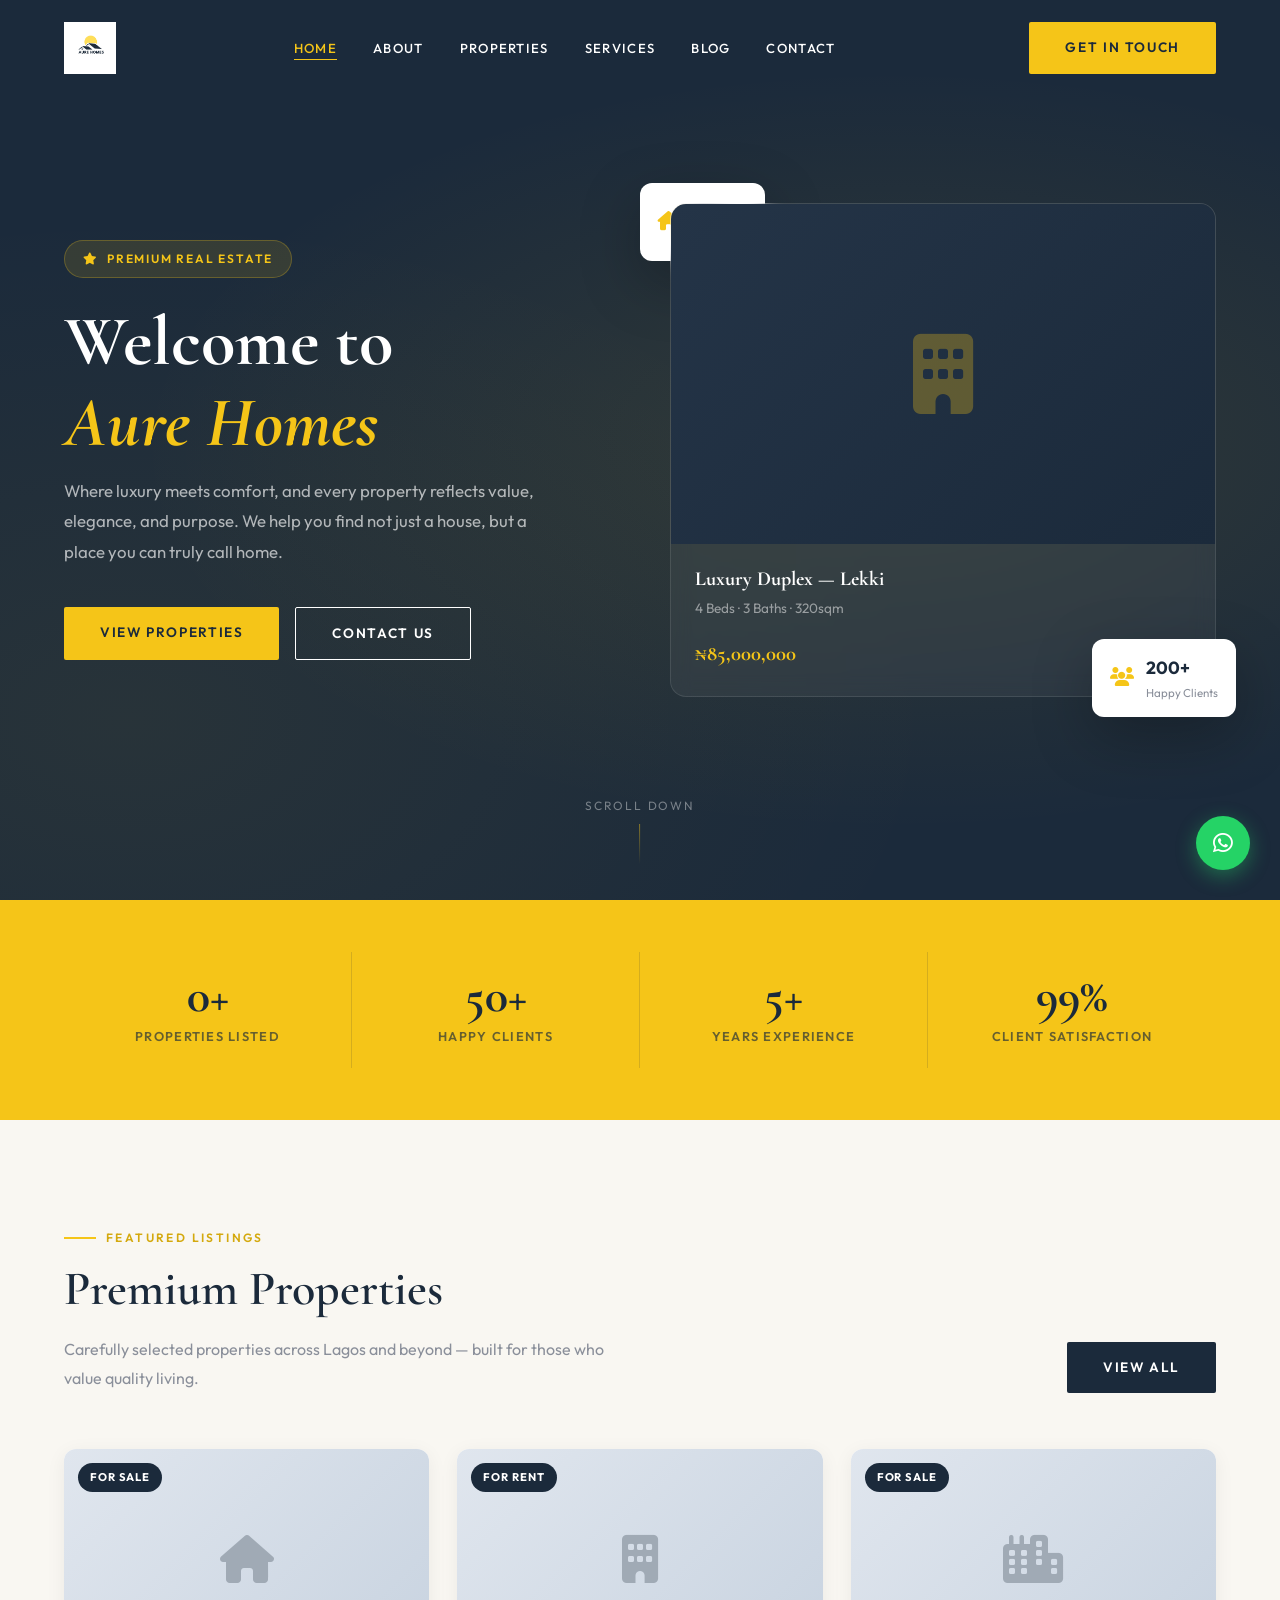
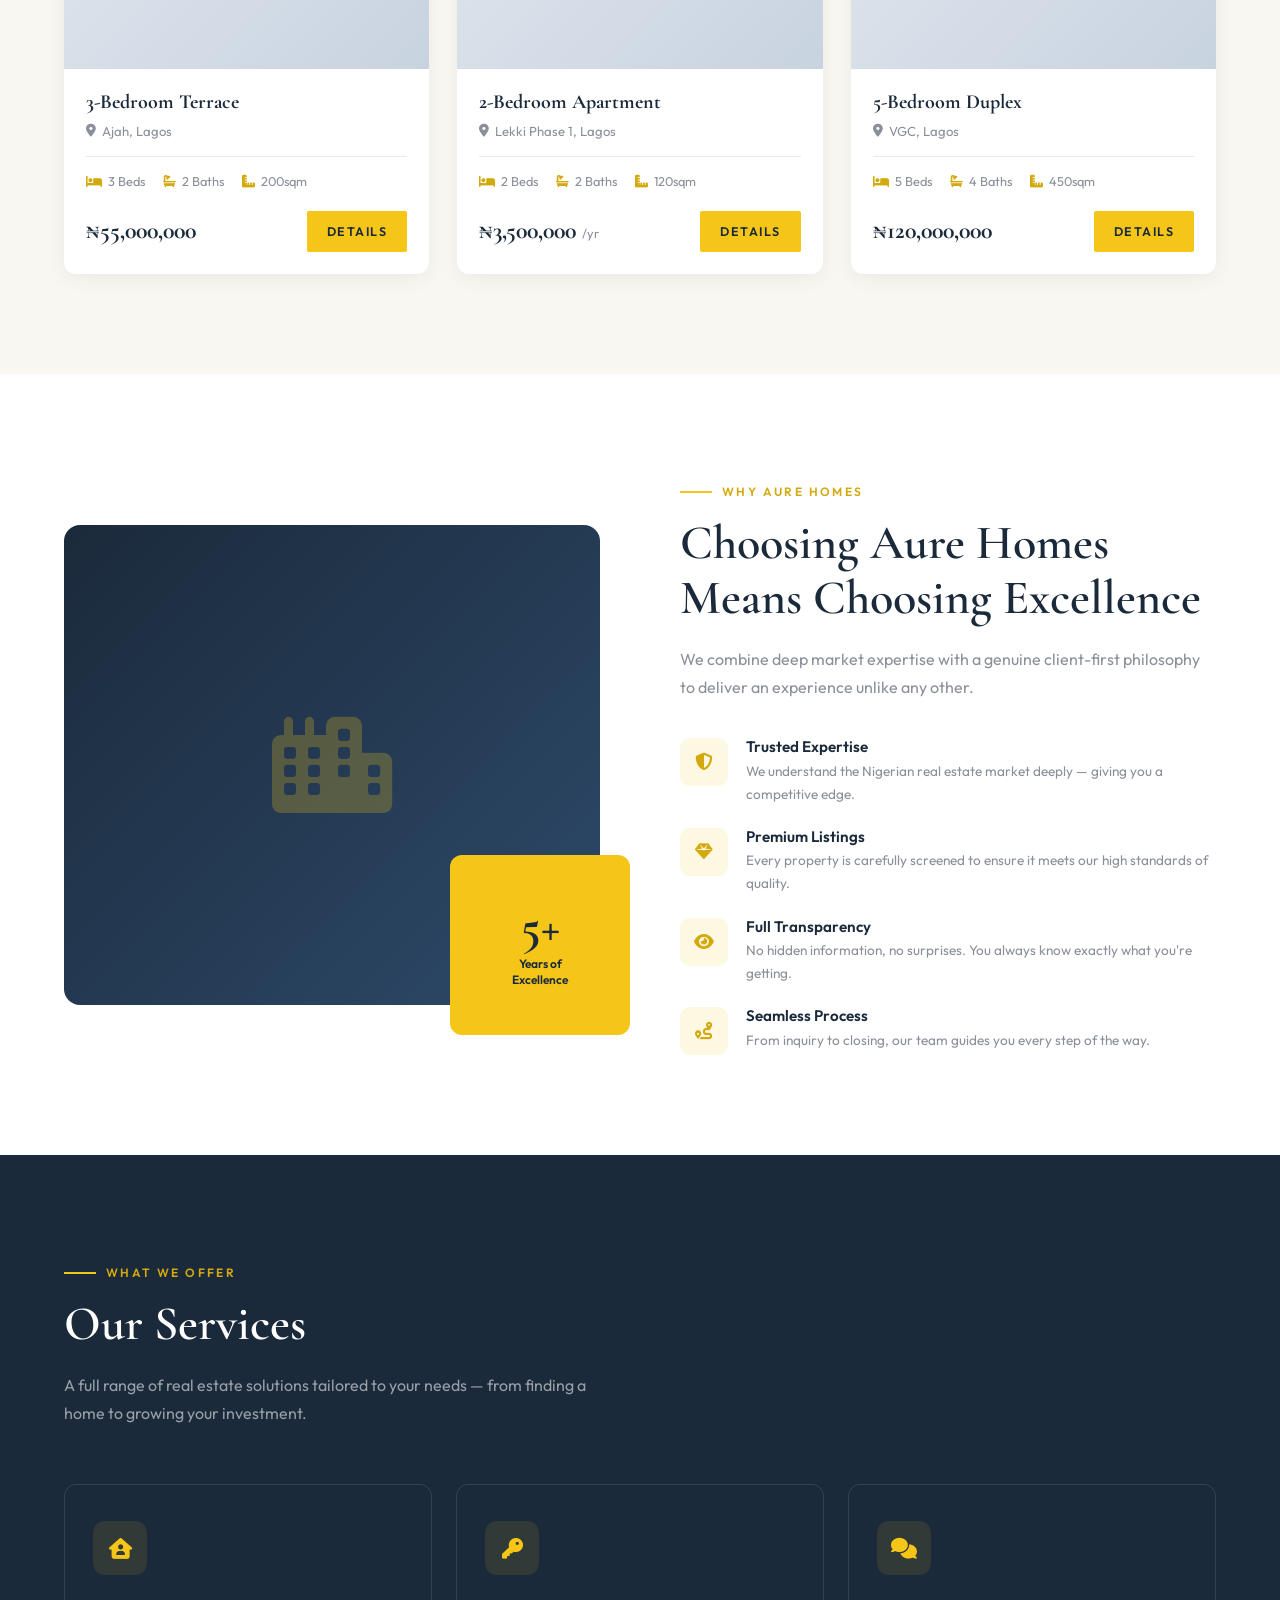
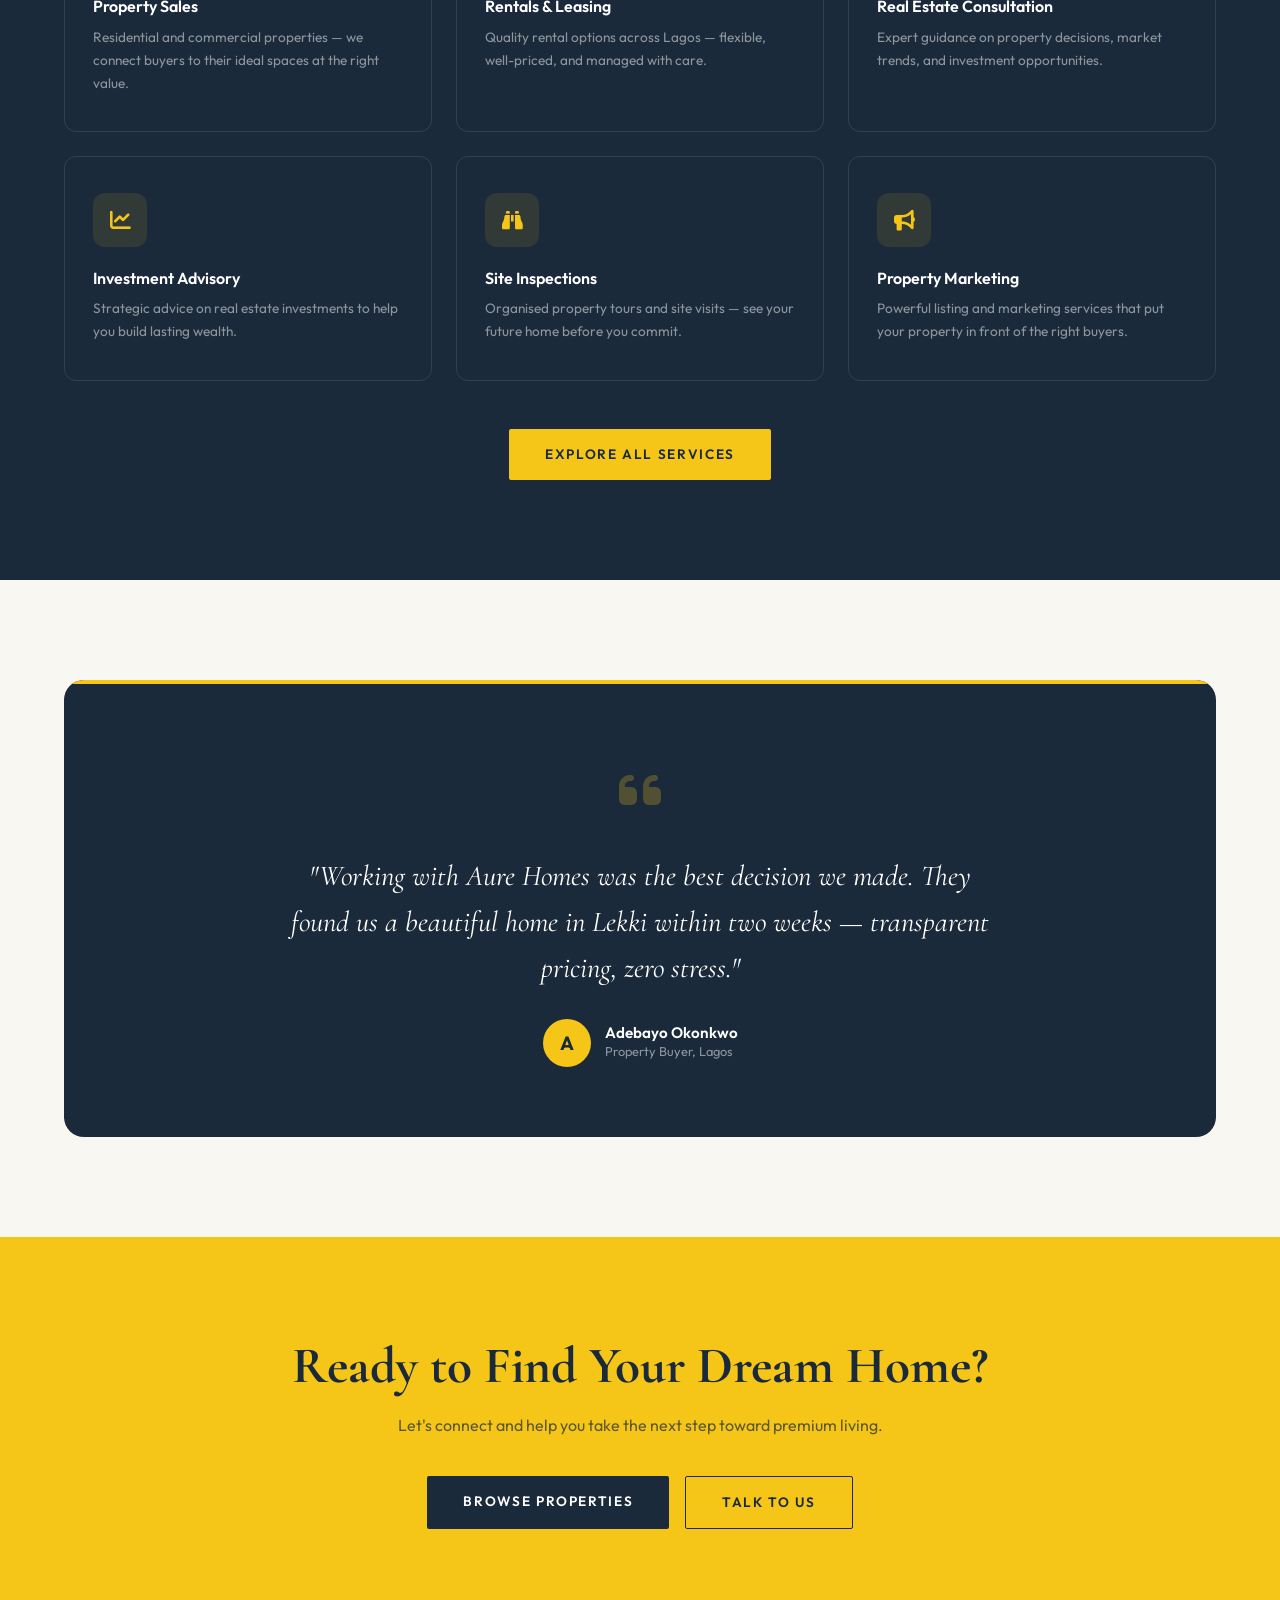
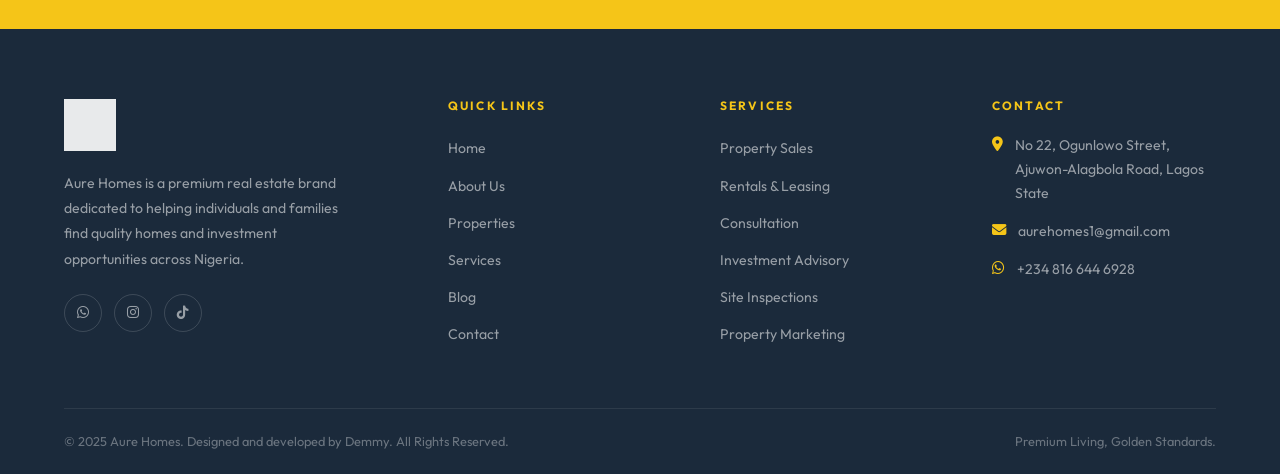
==== commit a0bfc214: "commit" ====
--- a/index.html
+++ b/index.html
@@ -438,13 +438,13 @@
       </div>
       <div class="footer-col">
         <h4>Contact</h4>
-        <div class="footer-contact-item"><i class="fas fa-map-marker-alt"></i><span>No 22, Ogunlowo Street, Ajuwin-Alagbola Road, Lagos State</span></div>
+        <div class="footer-contact-item"><i class="fas fa-map-marker-alt"></i><span>No 22, Ogunlowo Street, Ajuwon-Alagbola Road, Lagos State</span></div>
         <div class="footer-contact-item"><i class="fas fa-envelope"></i><a href="mailto:aurehomes1@gmail.com">aurehomes1@gmail.com</a></div>
         <div class="footer-contact-item"><i class="fab fa-whatsapp"></i><a href="https://wa.me/2348166446928">+234 816 644 6928</a></div>
       </div>
     </div>
     <div class="footer-bottom">
-      <p>&copy; 2025 Aure Homes. Designed and developed by Demmy.All Rights Reserved.</p>
+      <p>&copy; 2025 Aure Homes. Designed and developed by Demmy. All Rights Reserved.</p>
       <p>Premium Living, Golden Standards.</p>
     </div>
   </div>
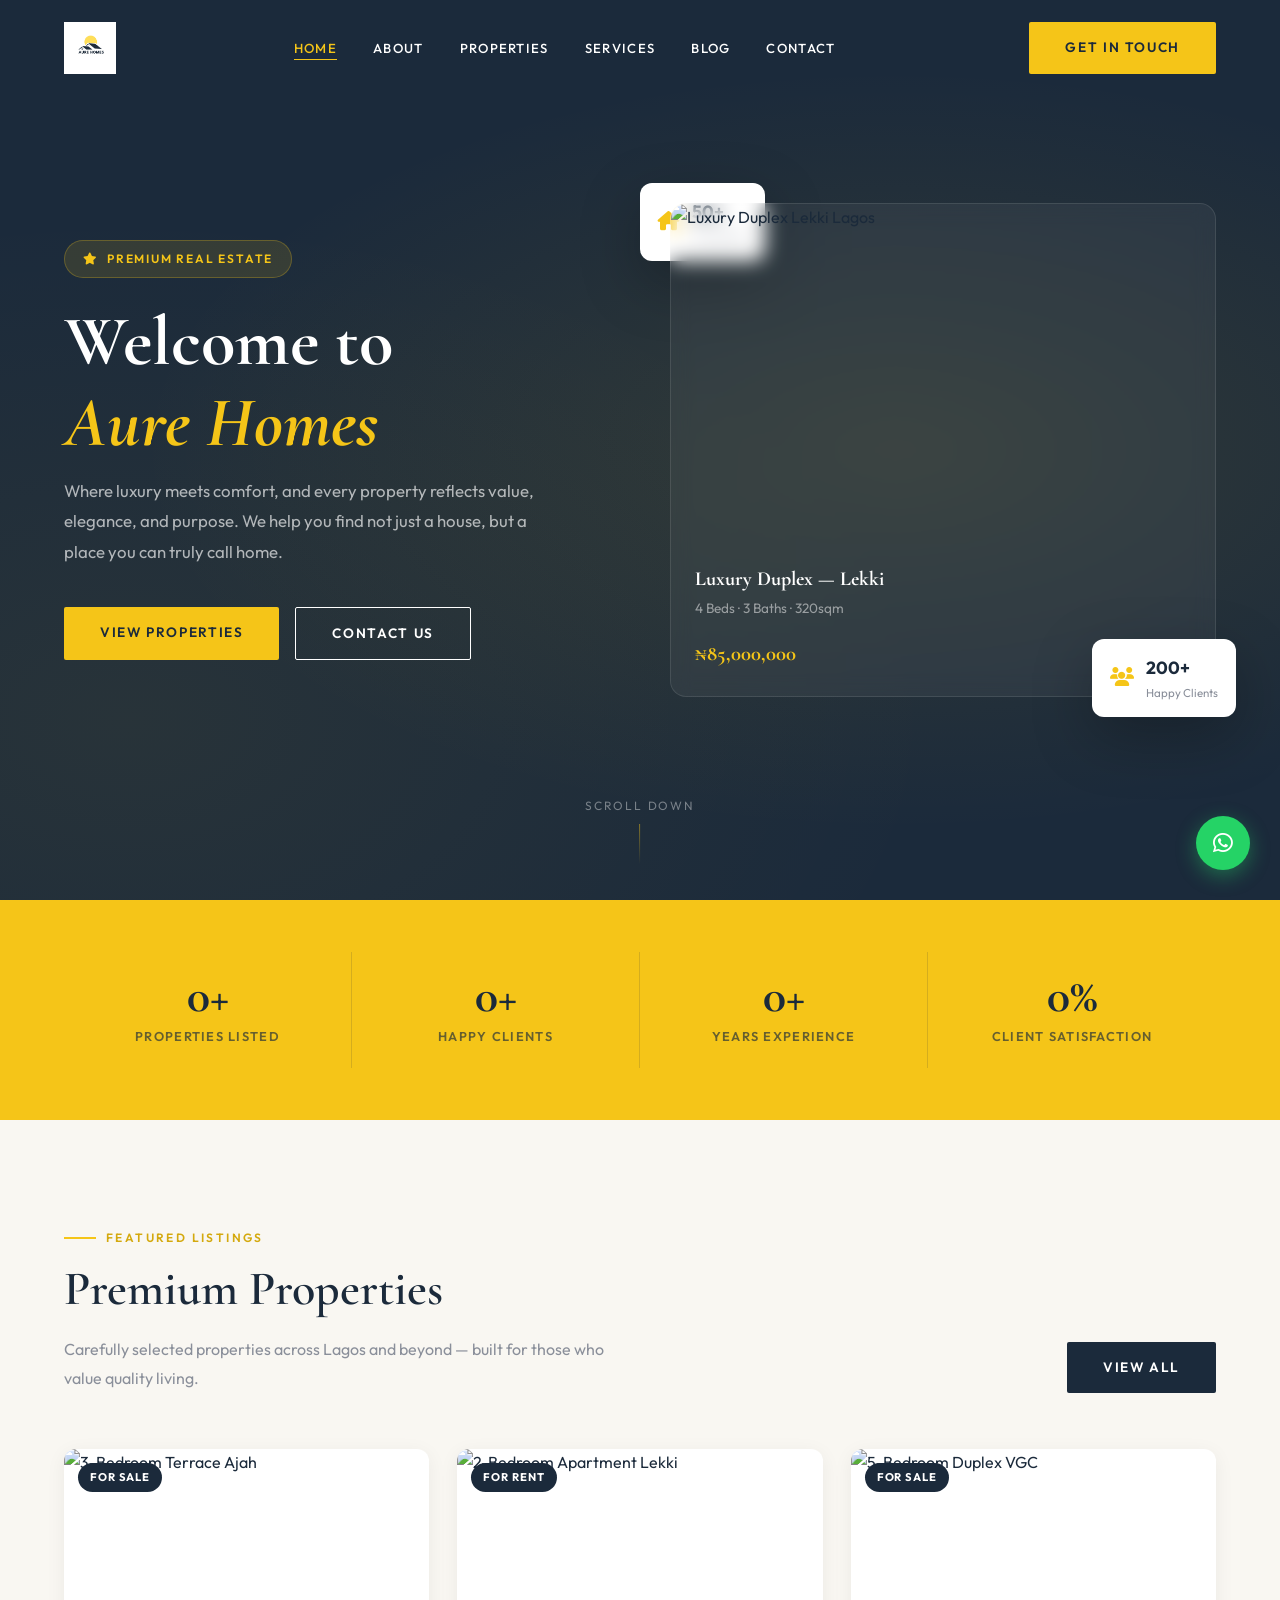
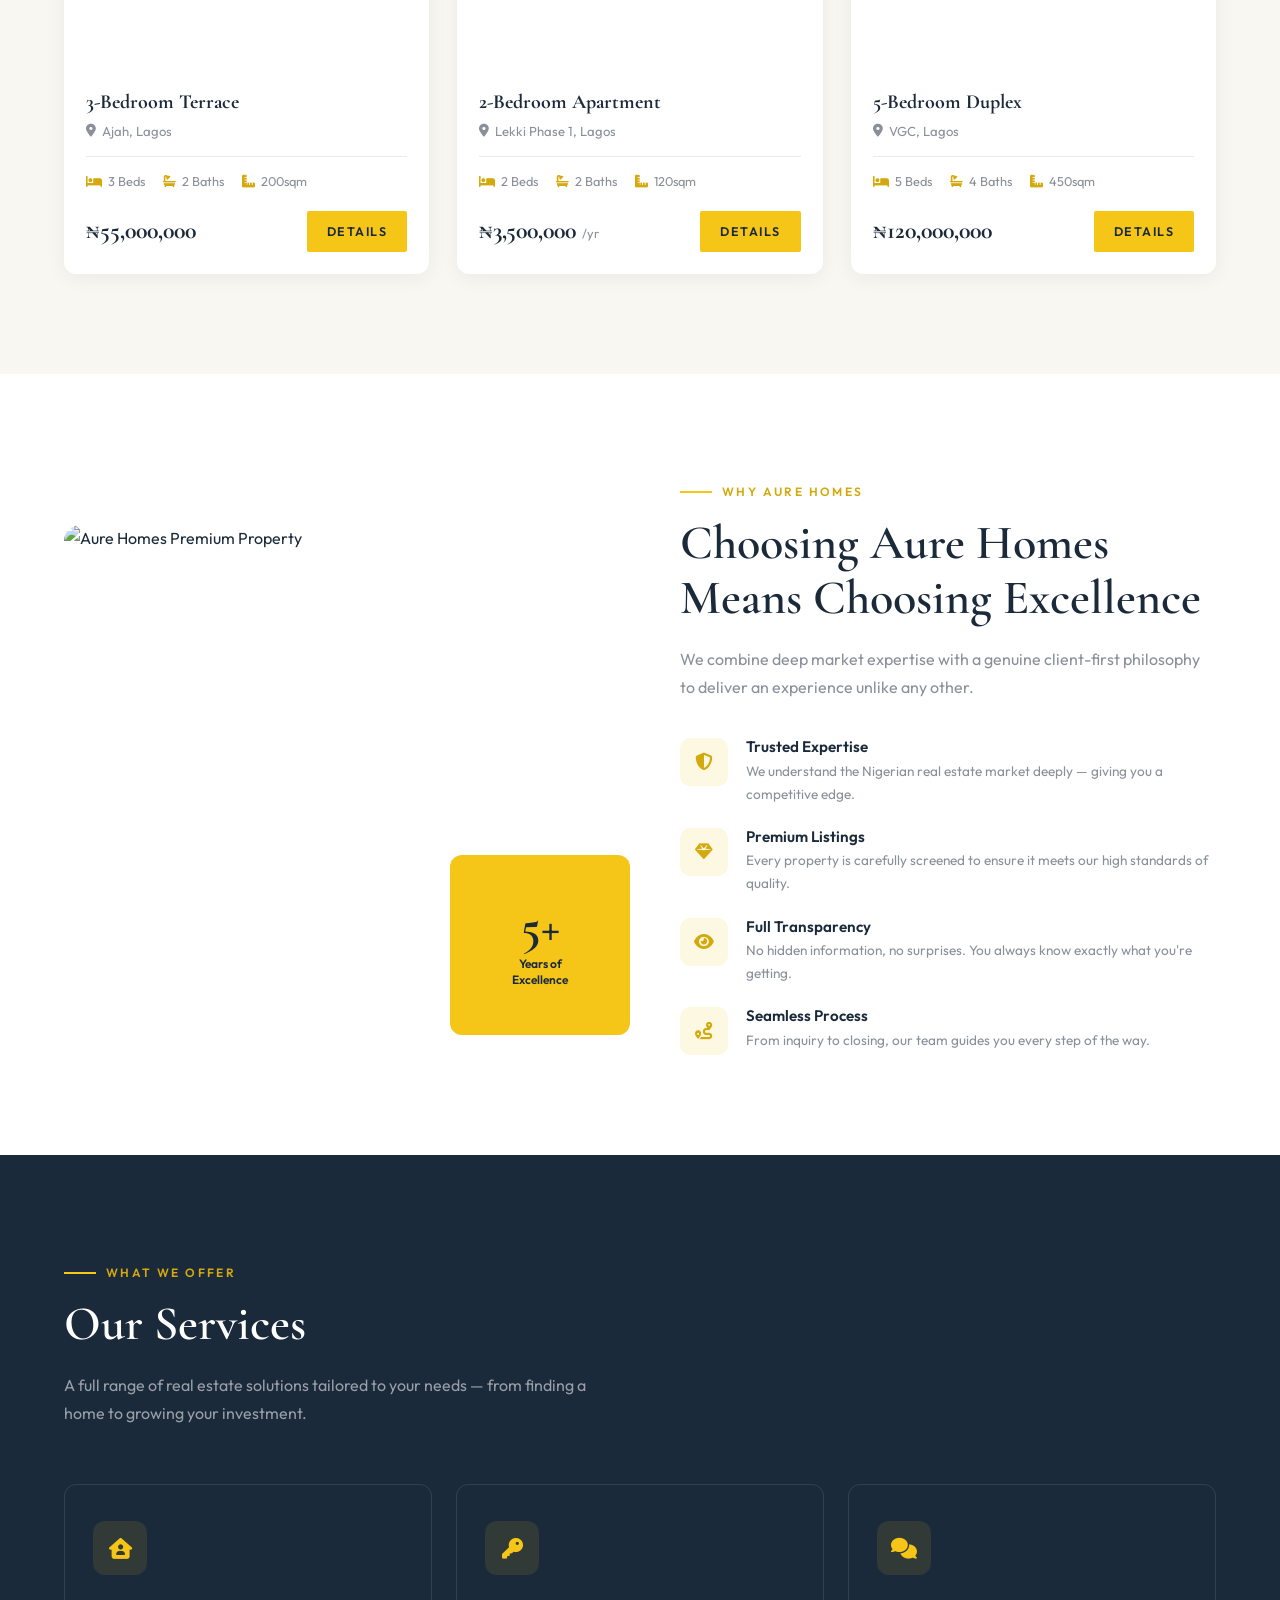
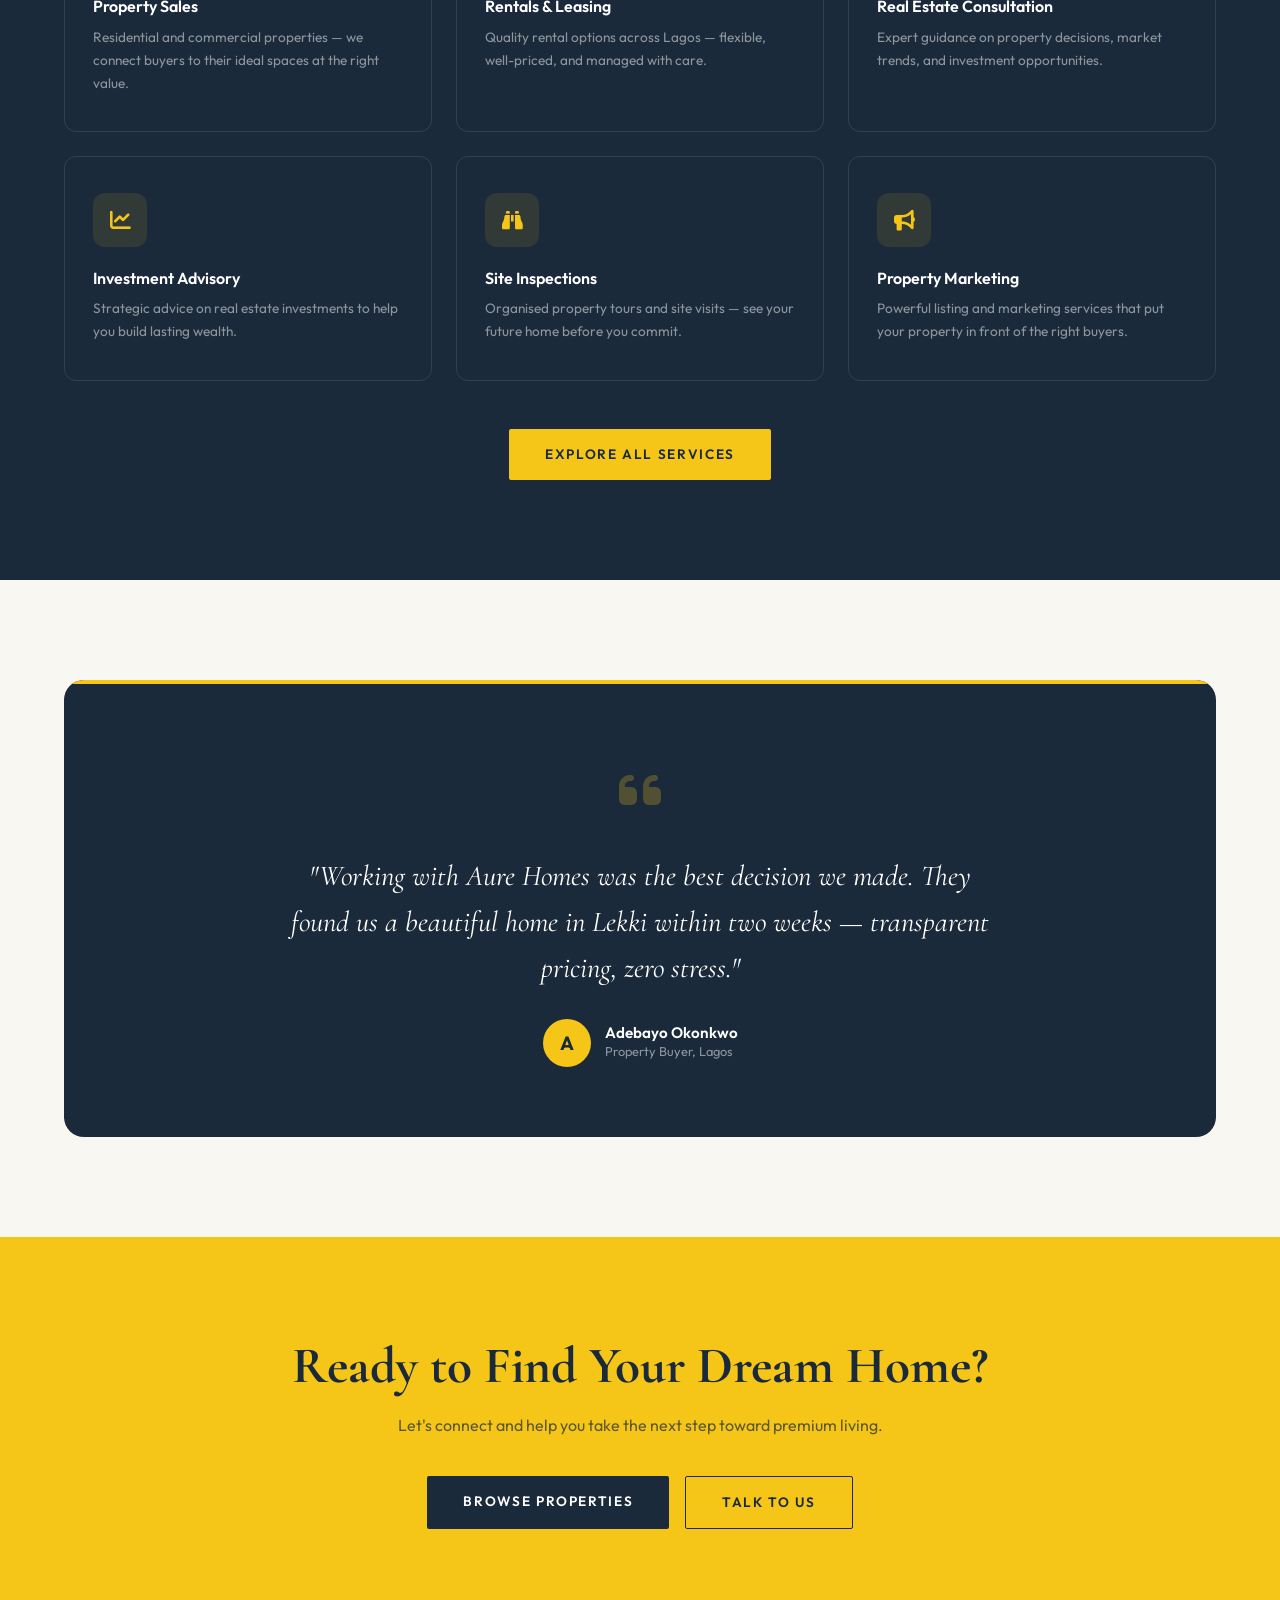
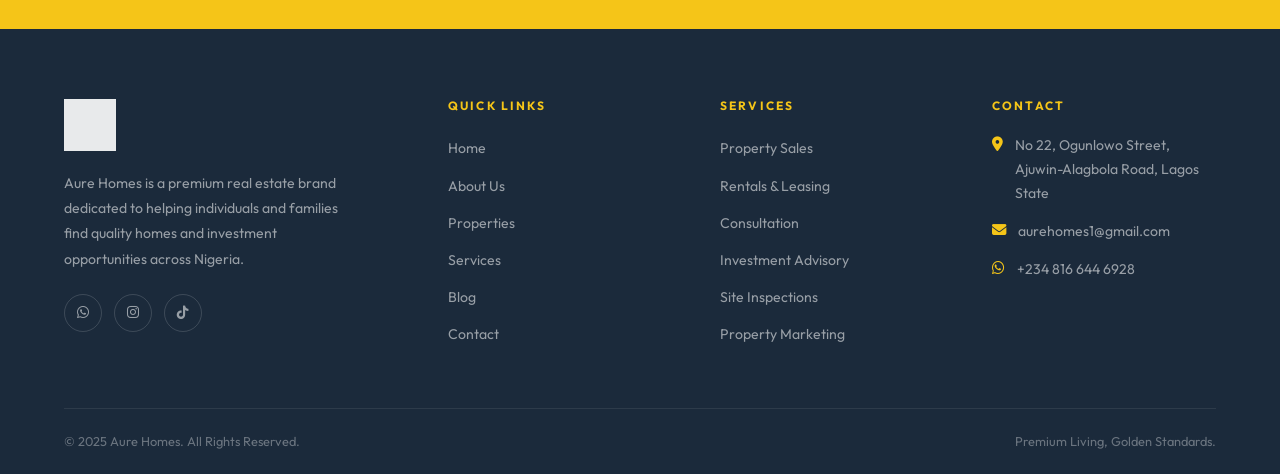
==== commit 54bf78a3: "commit" ====
--- a/index.html
+++ b/index.html
@@ -3,7 +3,7 @@
 <head>
   <meta charset="UTF-8"/>
   <meta name="viewport" content="width=device-width, initial-scale=1.0"/>
-  <title> Aure Homes — Premium Living, Golden Standards</title>
+  <title>Aure Homes — Premium Living, Golden Standards</title>
   <link rel="stylesheet" href="css/style.css"/>
   <link rel="stylesheet" href="https://cdnjs.cloudflare.com/ajax/libs/font-awesome/6.5.0/css/all.min.css"/>
   <style>
@@ -35,7 +35,8 @@
       overflow: hidden;
       backdrop-filter: blur(10px);
     }
-    .hero-card-img { width:100%; height:340px; object-fit:cover; background: linear-gradient(135deg,#243447,#1B2A3B); display:flex; align-items:center; justify-content:center; font-size:5rem; color:rgba(245,197,24,0.3); }
+    .hero-card-img { width:100%; height:340px; overflow:hidden; position:relative; }
+    .hero-card-img img { width:100%; height:100%; object-fit:cover; }
     .hero-card-body { padding:24px; }
     .hero-card-body h3 { font-size:1.25rem; color:var(--white); margin-bottom:6px; }
     .hero-card-body p { font-size:0.85rem; color:rgba(255,255,255,0.5); margin-bottom:16px; }
@@ -69,7 +70,9 @@
     .properties-grid { display:grid; grid-template-columns:repeat(3,1fr); gap:28px; }
     .prop-card { background:var(--white); border-radius:12px; overflow:hidden; box-shadow:0 4px 20px rgba(0,0,0,0.06); transition:all var(--transition); }
     .prop-card:hover { transform:translateY(-6px); box-shadow:0 16px 40px rgba(0,0,0,0.12); }
-    .prop-img { width:100%; height:220px; object-fit:cover; background: linear-gradient(135deg,#e0e6ee,#c8d3e0); display:flex; align-items:center; justify-content:center; font-size:3rem; color:#a0aab5; position:relative; }
+    .prop-img { width:100%; height:220px; position:relative; overflow:hidden; }
+    .prop-img img { width:100%; height:100%; object-fit:cover; transition:transform 0.5s ease; }
+    .prop-card:hover .prop-img img { transform:scale(1.05); }
     .prop-type { position:absolute; top:14px; left:14px; background:var(--navy); color:var(--white); font-size:0.7rem; font-weight:700; padding:5px 12px; border-radius:100px; letter-spacing:0.08em; text-transform:uppercase; }
     .prop-body { padding:22px; }
     .prop-body h3 { font-size:1.25rem; color:var(--navy); margin-bottom:6px; }
@@ -85,7 +88,8 @@
     .why-us { padding:100px 0; }
     .why-grid { display:grid; grid-template-columns:1fr 1fr; gap:80px; align-items:center; }
     .why-visual { position:relative; }
-    .why-img-main { width:100%; height:480px; background:linear-gradient(135deg,var(--navy),#2d4a6a); border-radius:16px; display:flex; align-items:center; justify-content:center; font-size:6rem; color:rgba(245,197,24,0.25); }
+    .why-img-main { width:100%; height:480px; border-radius:16px; overflow:hidden; position:relative; }
+    .why-img-main img { width:100%; height:100%; object-fit:cover; }
     .why-img-accent { position:absolute; bottom:-30px; right:-30px; width:180px; height:180px; background:var(--gold); border-radius:12px; display:flex; align-items:center; justify-content:center; flex-direction:column; gap:6px; }
     .why-img-accent .big-num { font-family:'Cormorant Garamond',serif; font-size:3rem; font-weight:700; color:var(--navy); line-height:1; }
     .why-img-accent p { font-size:0.75rem; font-weight:600; color:var(--navy); text-align:center; line-height:1.3; }
@@ -180,7 +184,7 @@
           <div><div class="stat-val">50+</div><div class="stat-lbl">Properties</div></div>
         </div>
         <div class="hero-card">
-          <div class="hero-card-img"><i class="fas fa-building"></i></div>
+          <div class="hero-card-img"><img src="https://images.unsplash.com/photo-1580587771525-78b9dba3b914?w=800&q=80" alt="Luxury Duplex Lekki Lagos"/></div>
           <div class="hero-card-body">
             <h3>Luxury Duplex — Lekki</h3>
             <p>4 Beds · 3 Baths · 320sqm</p>
@@ -209,15 +213,15 @@
         <div class="stat-label">Properties Listed</div>
       </div>
       <div class="stat-item fade-up">
-        <div class="stat-num" data-target="200" data-suffix="+">50+</div>
+        <div class="stat-num" data-target="200" data-suffix="+">0+</div>
         <div class="stat-label">Happy Clients</div>
       </div>
       <div class="stat-item fade-up">
-        <div class="stat-num" data-target="5" data-suffix="+">5+</div>
+        <div class="stat-num" data-target="5" data-suffix="+">0+</div>
         <div class="stat-label">Years Experience</div>
       </div>
       <div class="stat-item fade-up">
-        <div class="stat-num" data-target="98" data-suffix="%">99%</div>
+        <div class="stat-num" data-target="98" data-suffix="%">0%</div>
         <div class="stat-label">Client Satisfaction</div>
       </div>
     </div>
@@ -237,7 +241,7 @@
     </div>
     <div class="properties-grid">
       <div class="prop-card fade-up">
-        <div class="prop-img"><span class="prop-type">For Sale</span><i class="fas fa-home"></i></div>
+        <div class="prop-img"><span class="prop-type">For Sale</span><img src="https://images.unsplash.com/photo-1564013799919-ab600027ffc6?w=800&q=80" alt="3-Bedroom Terrace Ajah" loading="lazy"/></div>
         <div class="prop-body">
           <h3>3-Bedroom Terrace</h3>
           <div class="prop-location"><i class="fas fa-map-marker-alt"></i> Ajah, Lagos</div>
@@ -253,7 +257,7 @@
         </div>
       </div>
       <div class="prop-card fade-up">
-        <div class="prop-img"><span class="prop-type">For Rent</span><i class="fas fa-building"></i></div>
+        <div class="prop-img"><span class="prop-type">For Rent</span><img src="https://images.unsplash.com/photo-1502672260266-1c1ef2d93688?w=800&q=80" alt="2-Bedroom Apartment Lekki" loading="lazy"/></div>
         <div class="prop-body">
           <h3>2-Bedroom Apartment</h3>
           <div class="prop-location"><i class="fas fa-map-marker-alt"></i> Lekki Phase 1, Lagos</div>
@@ -269,7 +273,7 @@
         </div>
       </div>
       <div class="prop-card fade-up">
-        <div class="prop-img"><span class="prop-type">For Sale</span><i class="fas fa-city"></i></div>
+        <div class="prop-img"><span class="prop-type">For Sale</span><img src="https://images.unsplash.com/photo-1600596542815-ffad4c1539a9?w=800&q=80" alt="5-Bedroom Duplex VGC" loading="lazy"/></div>
         <div class="prop-body">
           <h3>5-Bedroom Duplex</h3>
           <div class="prop-location"><i class="fas fa-map-marker-alt"></i> VGC, Lagos</div>
@@ -293,7 +297,7 @@
   <div class="container">
     <div class="why-grid">
       <div class="why-visual">
-        <div class="why-img-main"><i class="fas fa-city"></i></div>
+        <div class="why-img-main"><img src="https://images.unsplash.com/photo-1512917774080-9991f1c4c750?w=800&q=80" alt="Aure Homes Premium Property" loading="lazy"/></div>
         <div class="why-img-accent">
           <div class="big-num">5+</div>
           <p>Years of<br/>Excellence</p>
@@ -438,13 +442,13 @@
       </div>
       <div class="footer-col">
         <h4>Contact</h4>
-        <div class="footer-contact-item"><i class="fas fa-map-marker-alt"></i><span>No 22, Ogunlowo Street, Ajuwon-Alagbola Road, Lagos State</span></div>
+        <div class="footer-contact-item"><i class="fas fa-map-marker-alt"></i><span>No 22, Ogunlowo Street, Ajuwin-Alagbola Road, Lagos State</span></div>
         <div class="footer-contact-item"><i class="fas fa-envelope"></i><a href="mailto:aurehomes1@gmail.com">aurehomes1@gmail.com</a></div>
         <div class="footer-contact-item"><i class="fab fa-whatsapp"></i><a href="https://wa.me/2348166446928">+234 816 644 6928</a></div>
       </div>
     </div>
     <div class="footer-bottom">
-      <p>&copy; 2025 Aure Homes. Designed and developed by Demmy. All Rights Reserved.</p>
+      <p>&copy; 2025 Aure Homes. All Rights Reserved.</p>
       <p>Premium Living, Golden Standards.</p>
     </div>
   </div>
@@ -454,4 +458,4 @@
 
 <script src="js/main.js"></script>
 </body>
-</html>+</html>
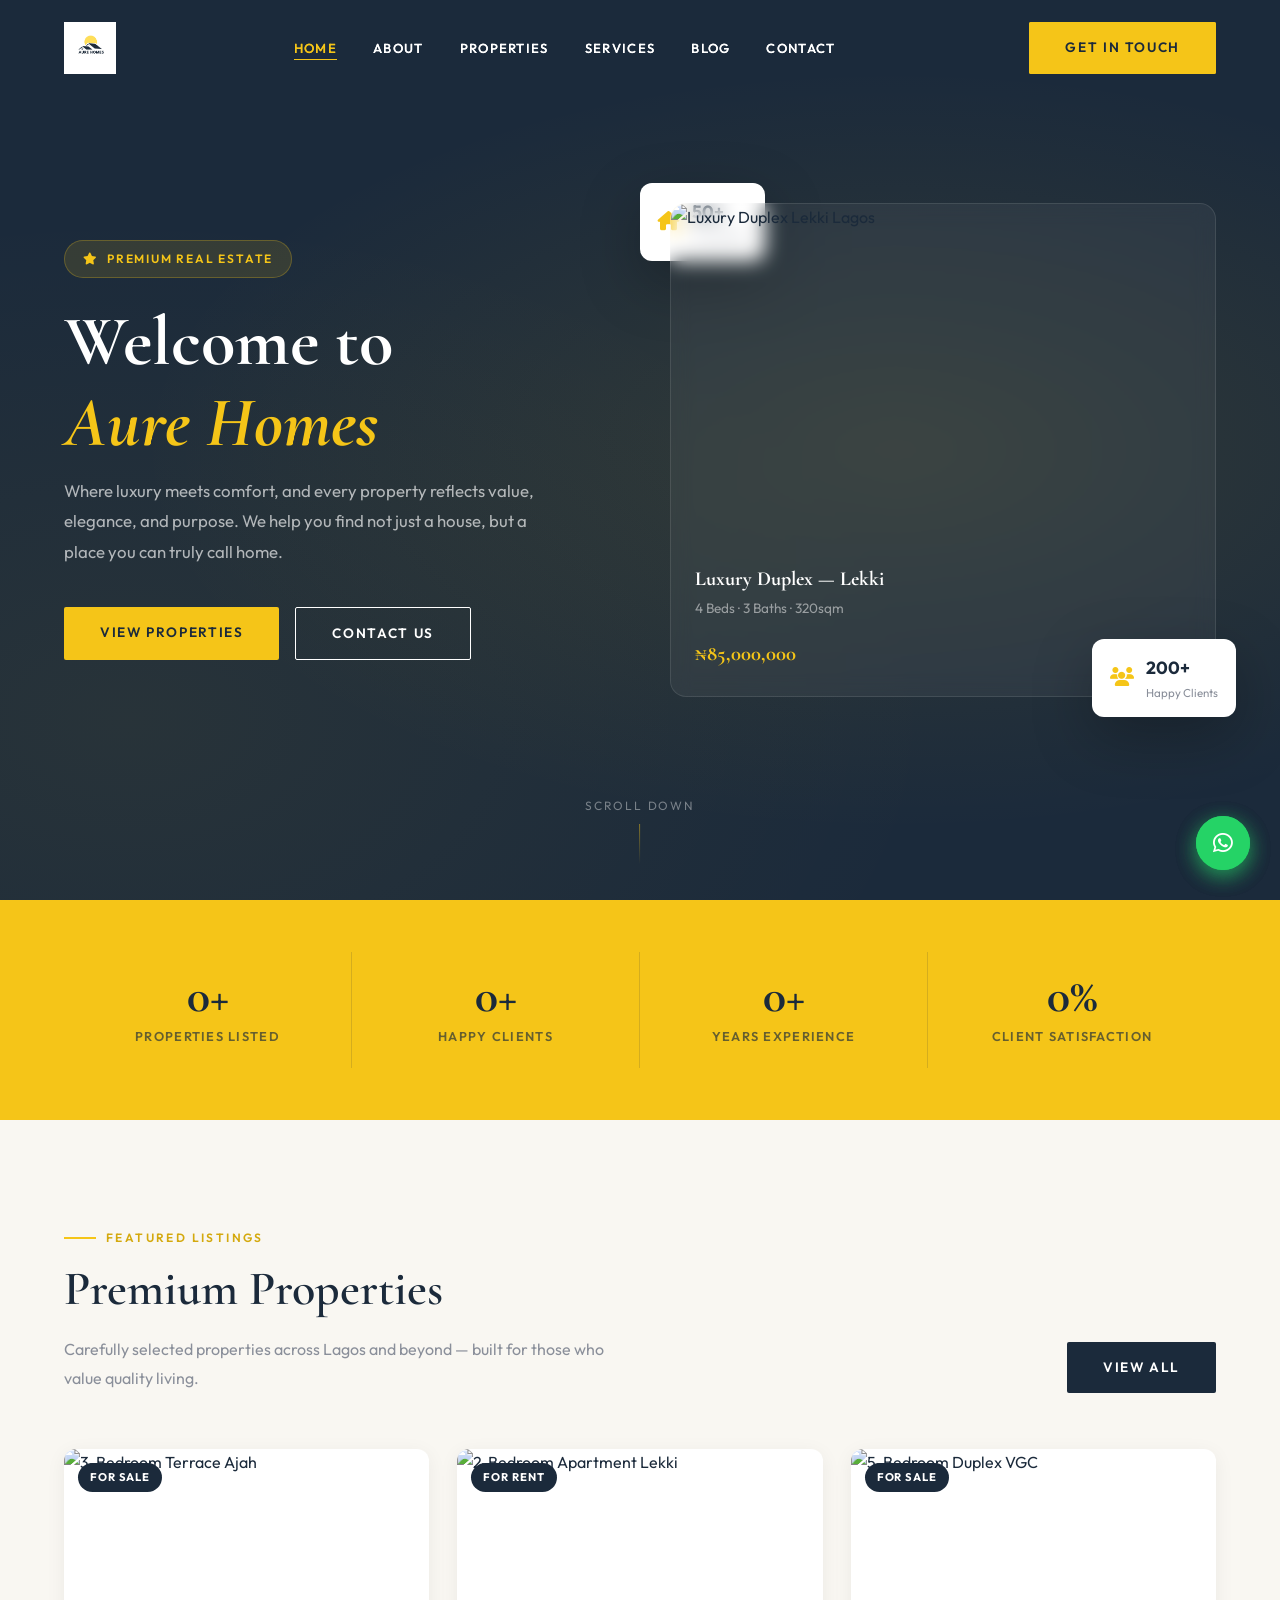
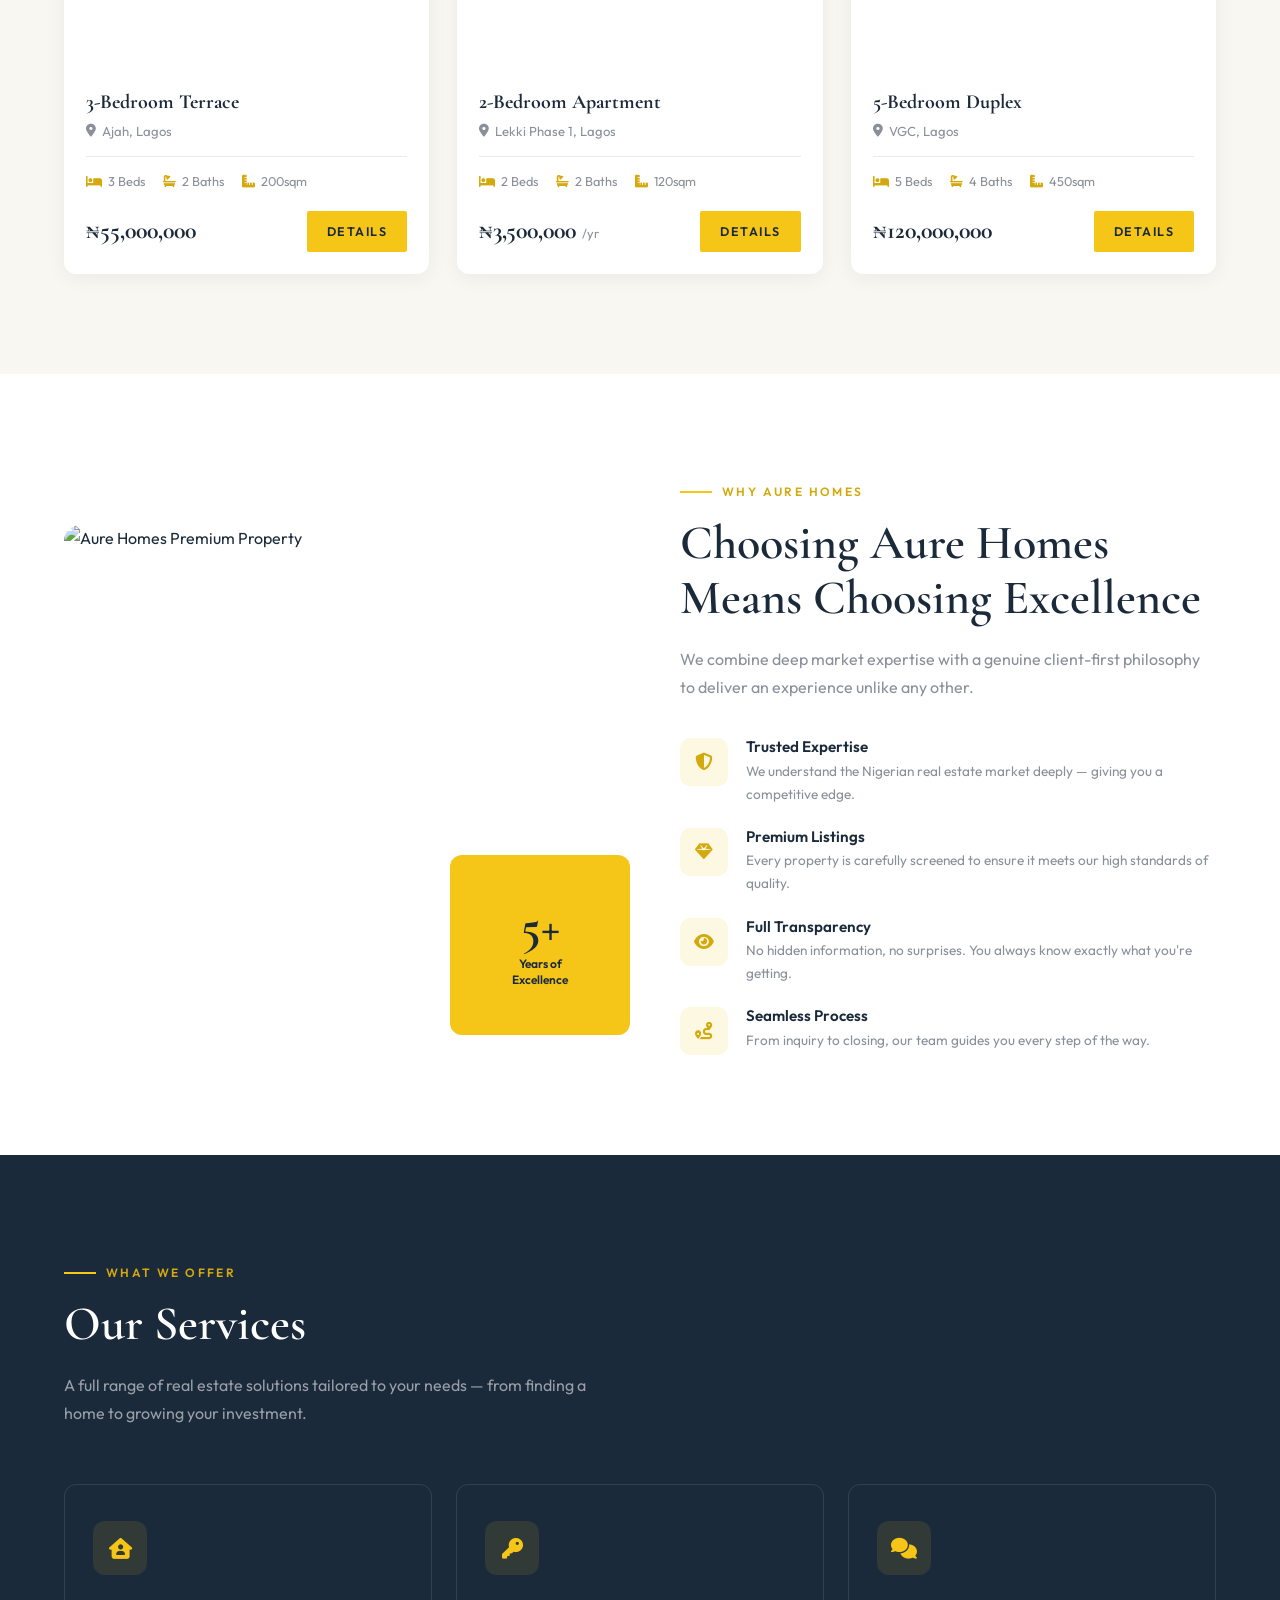
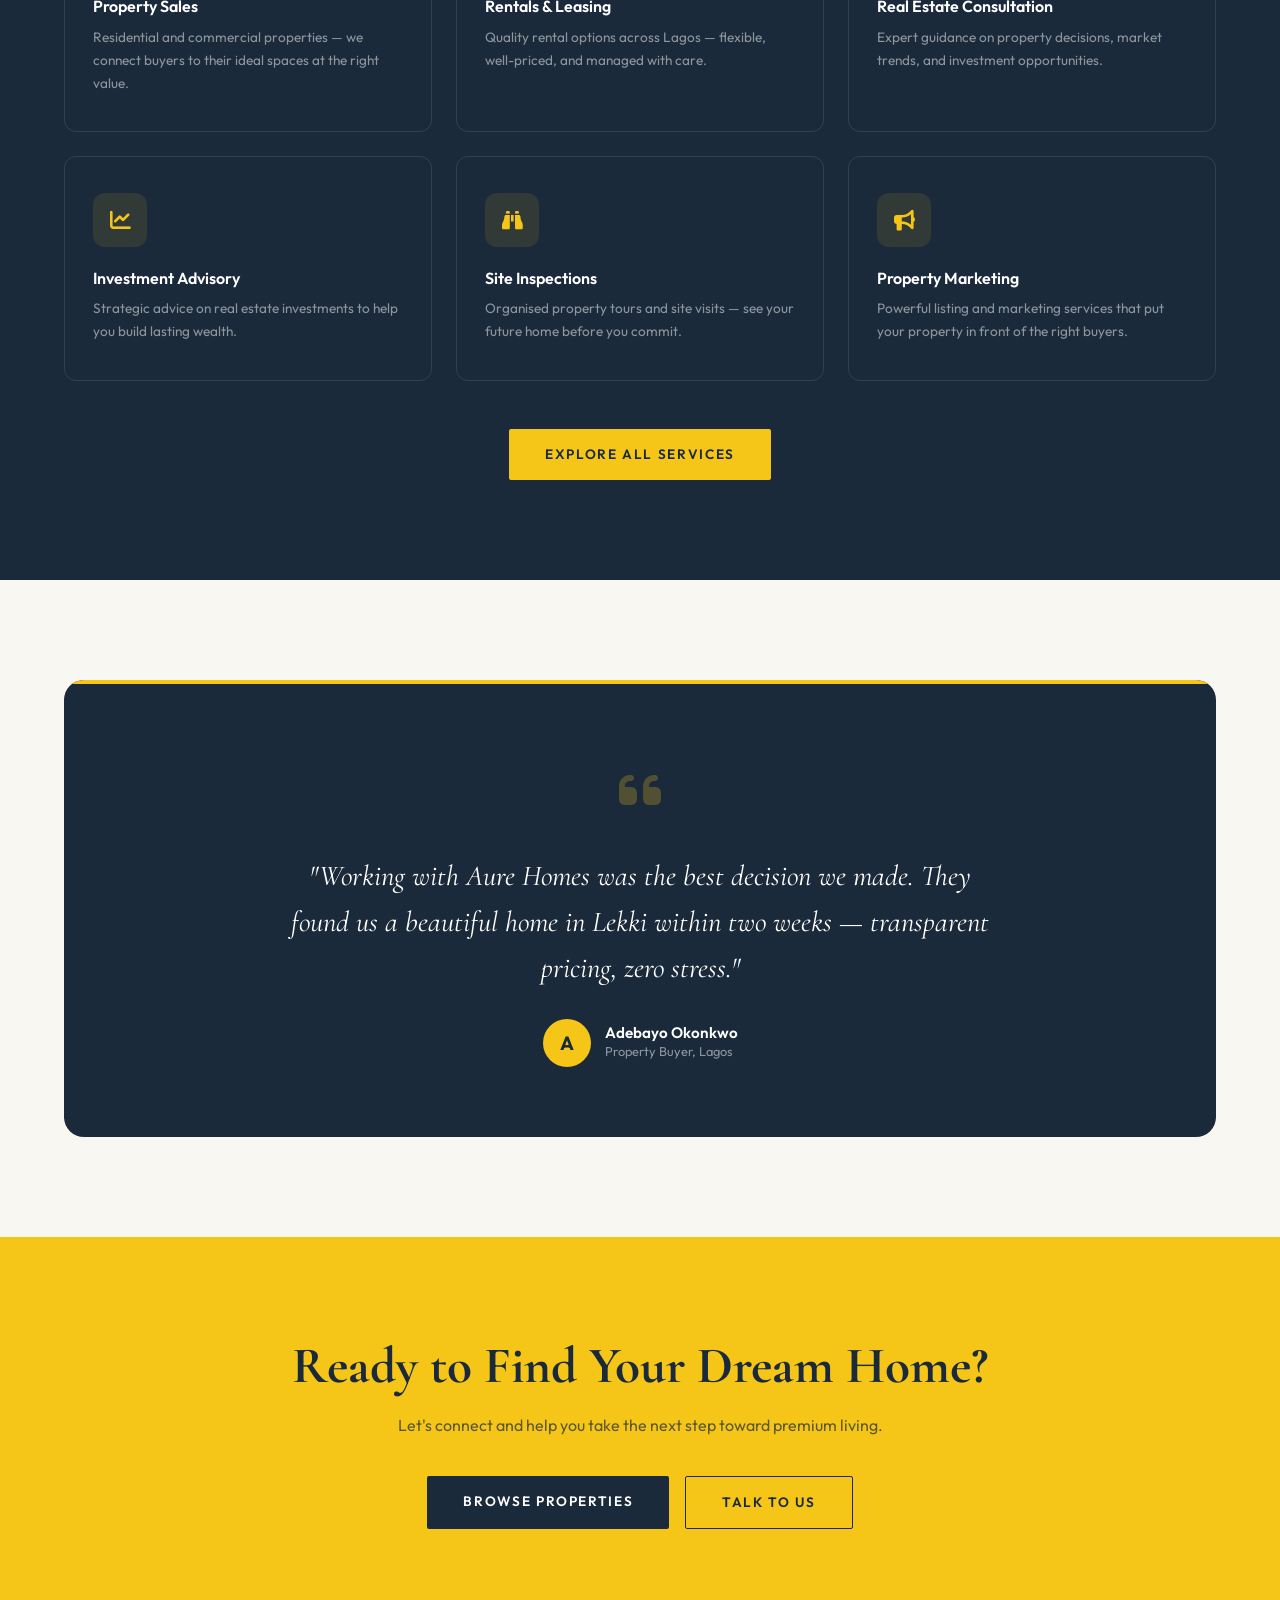
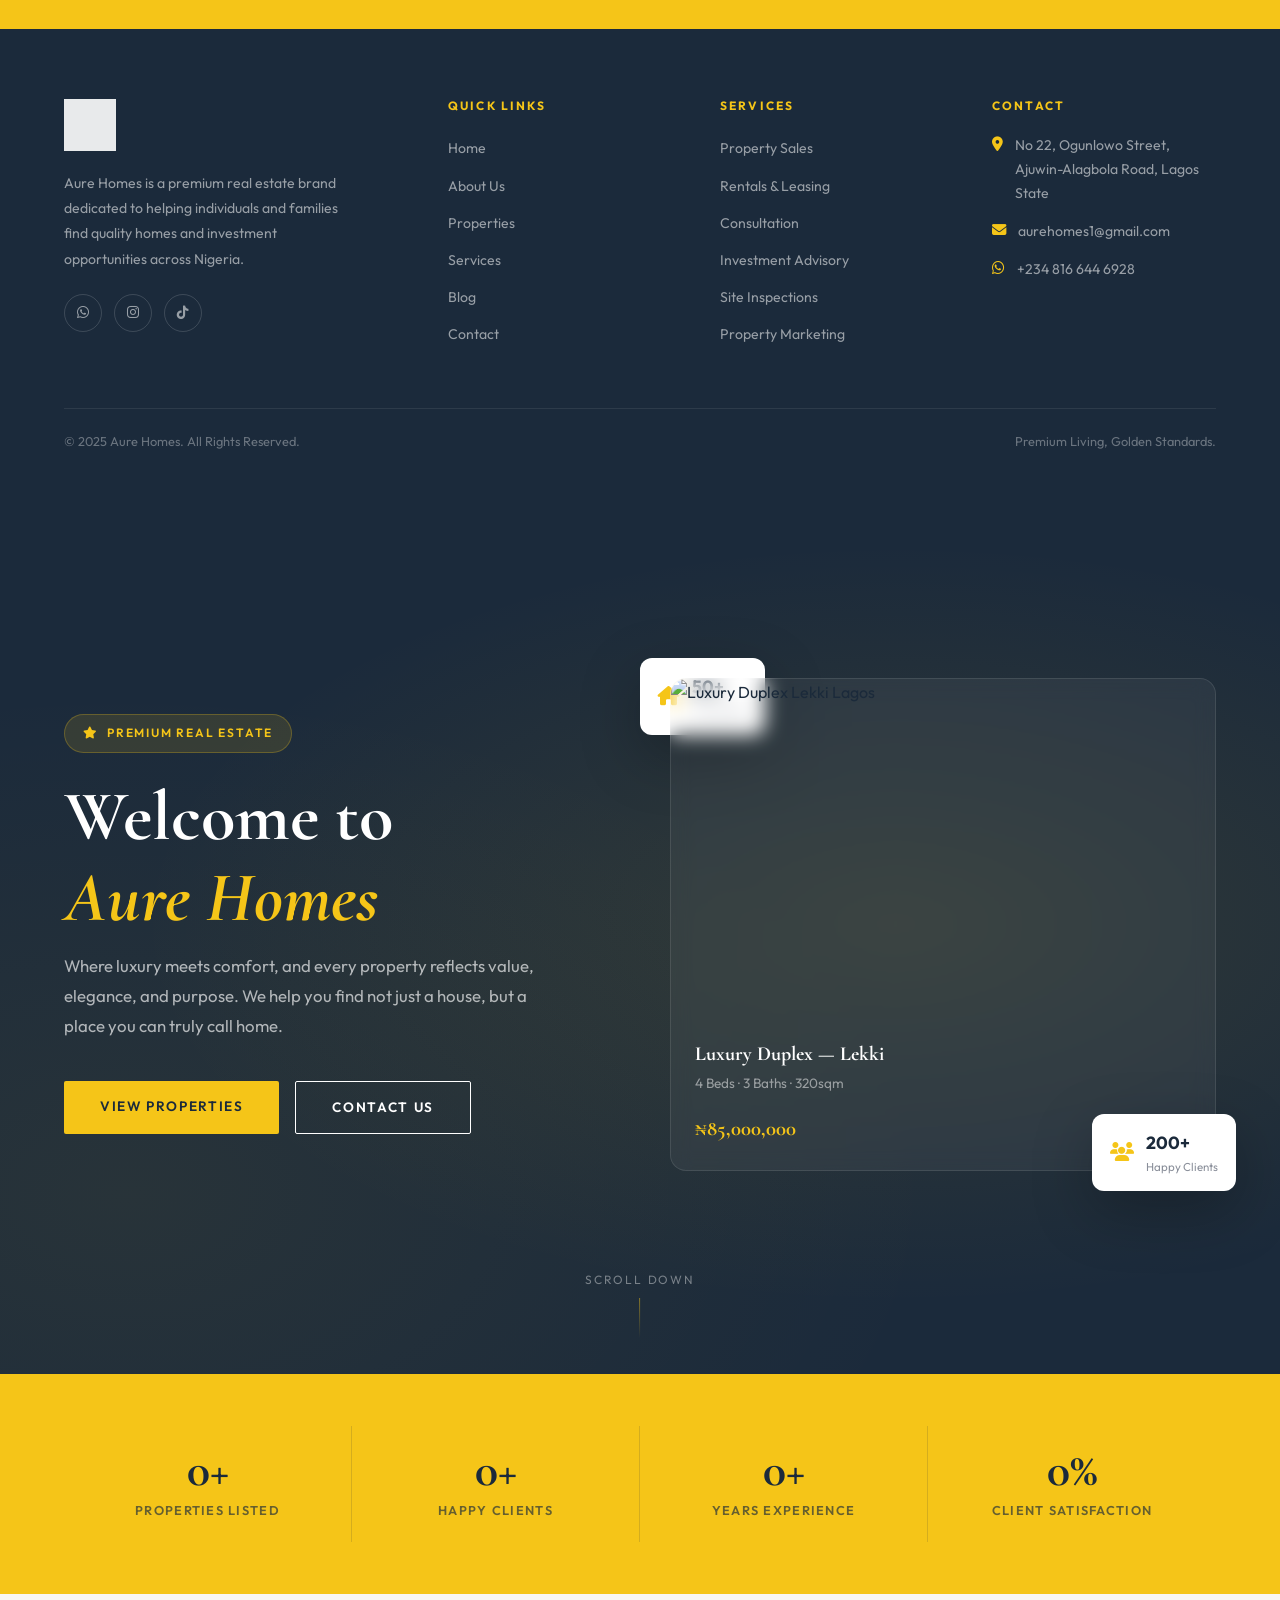
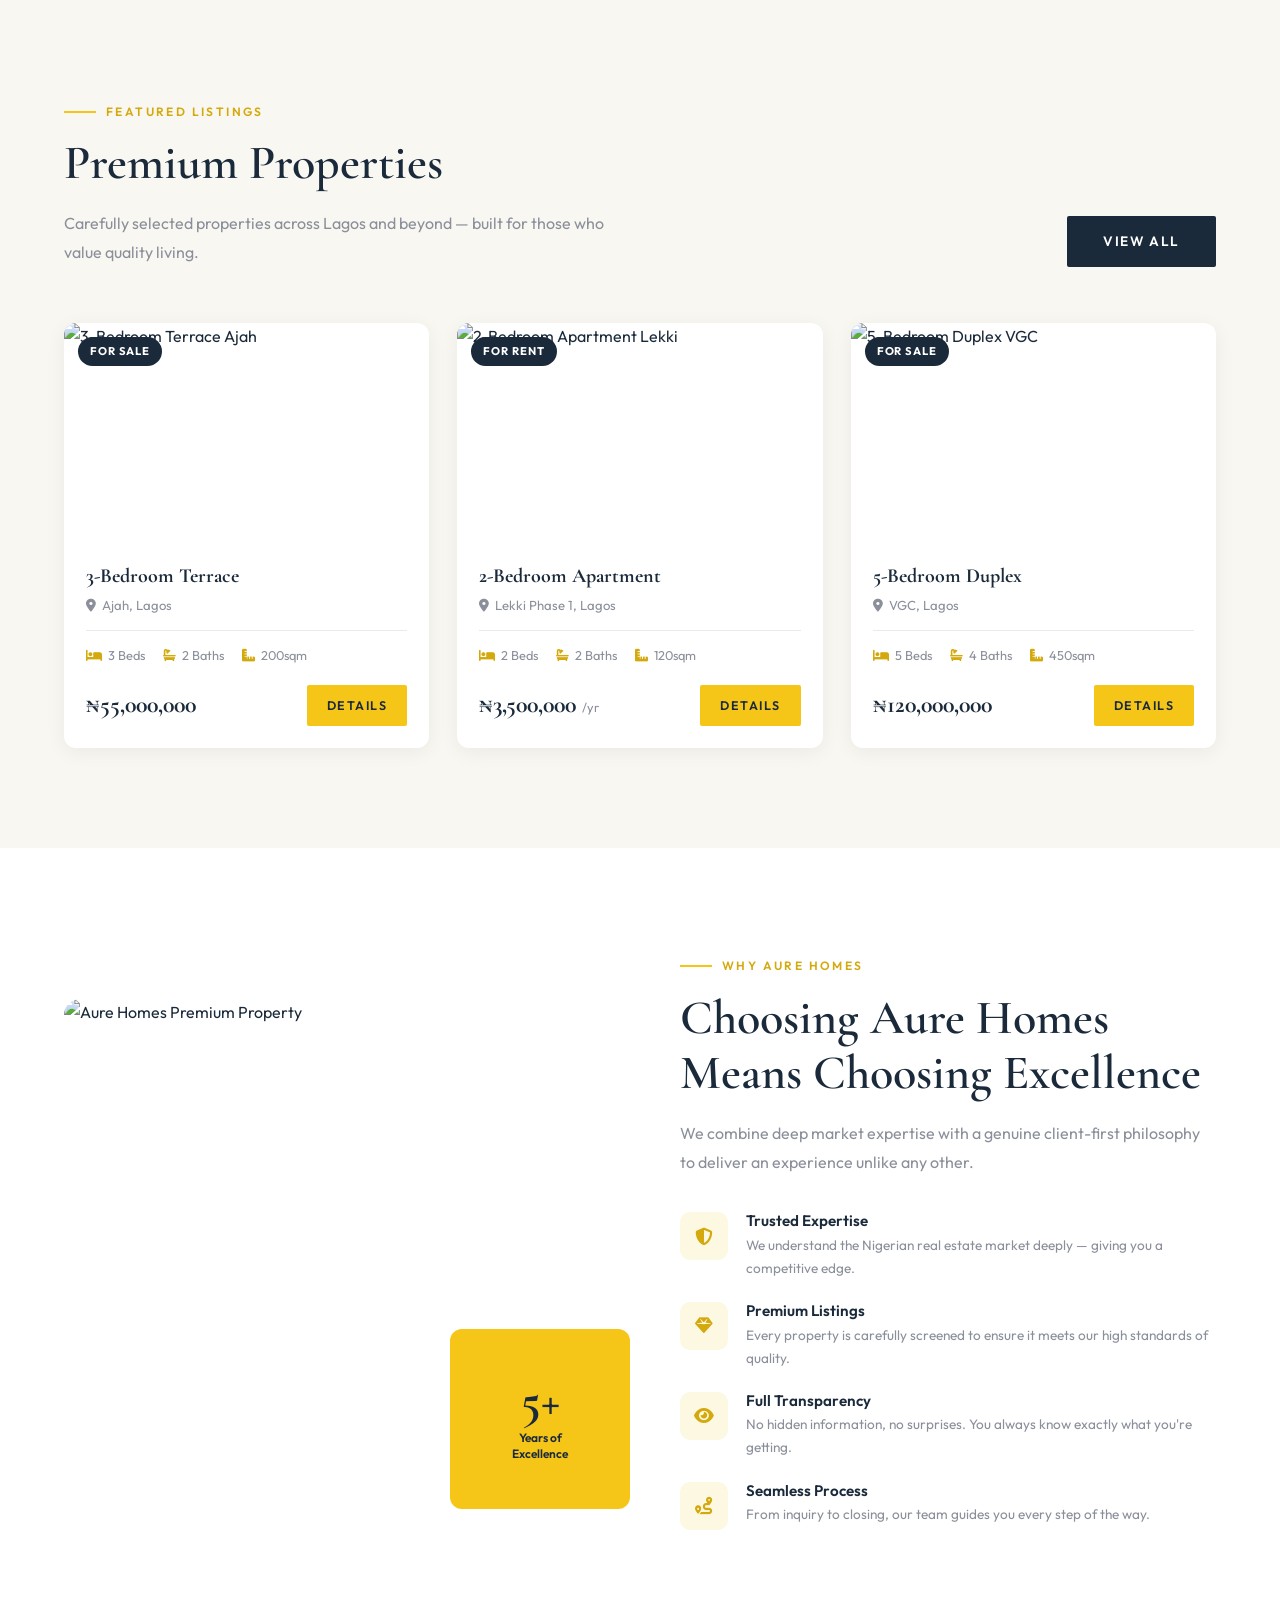
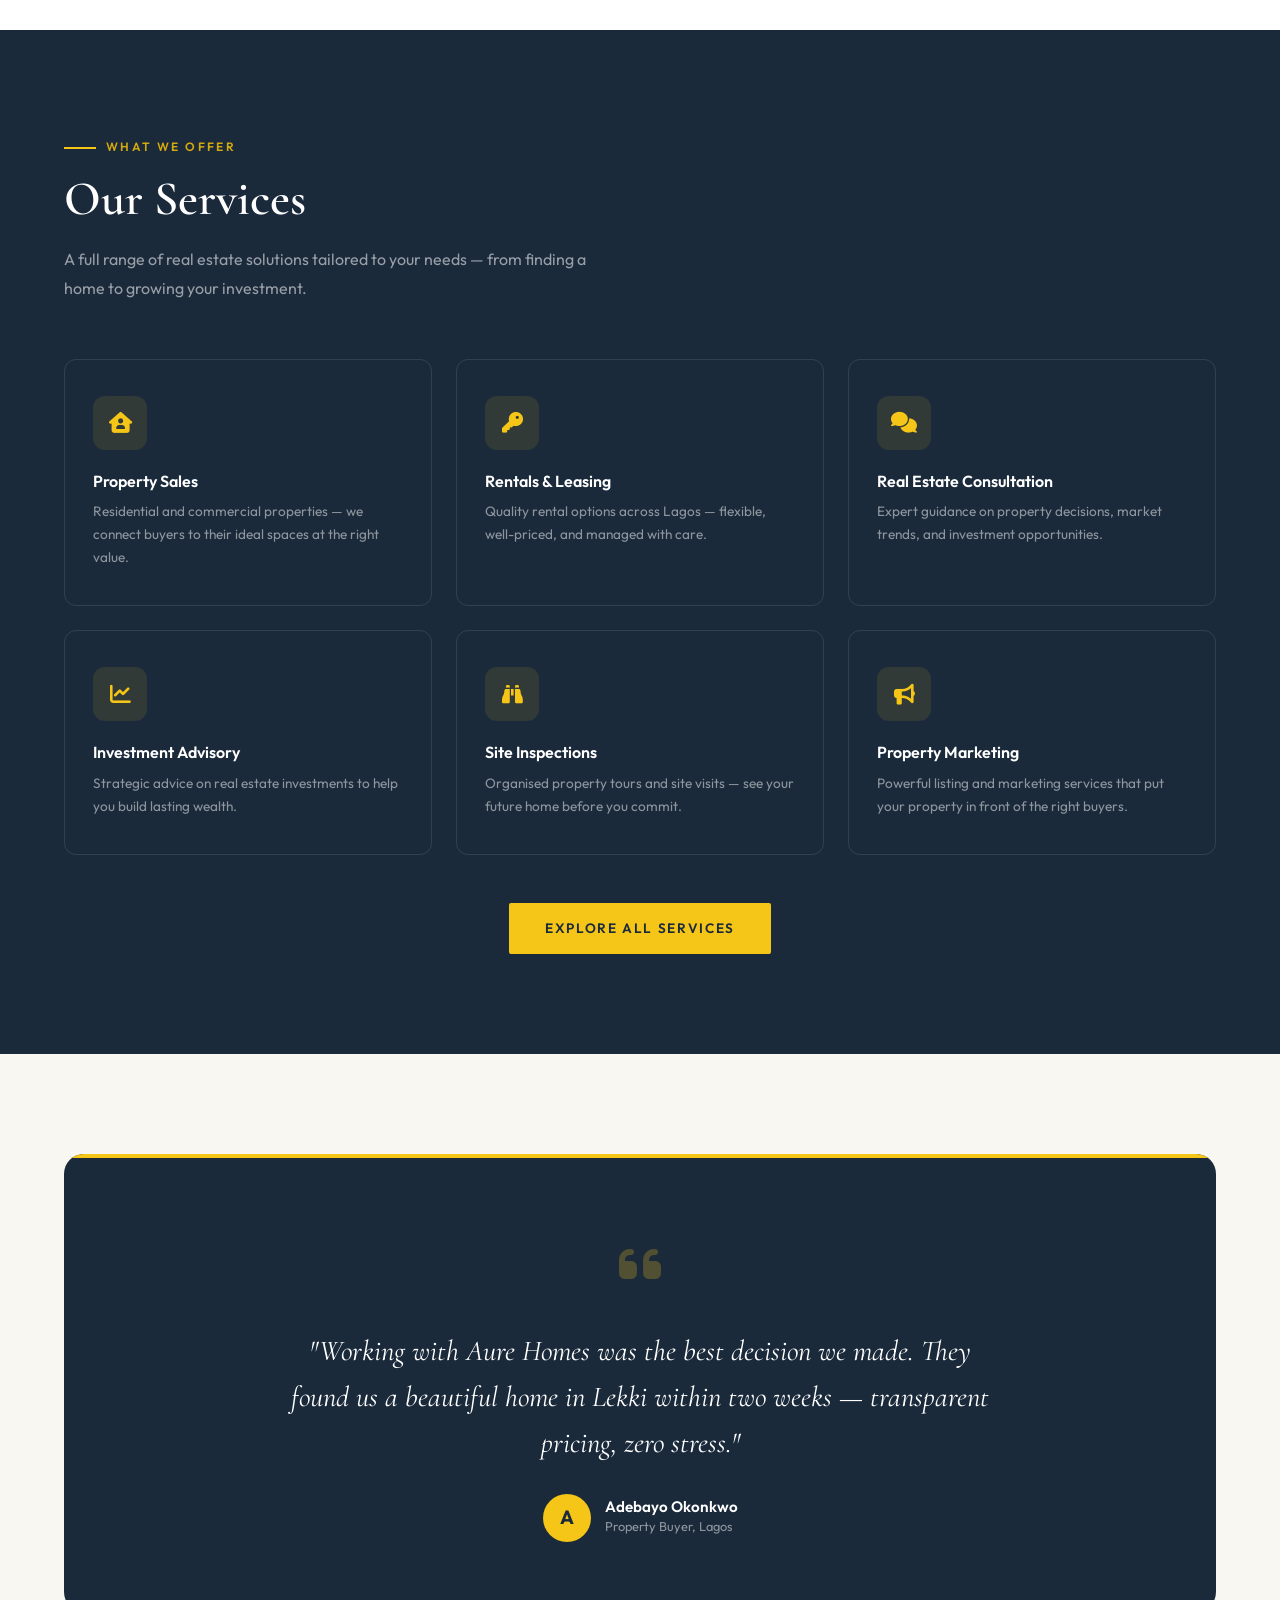
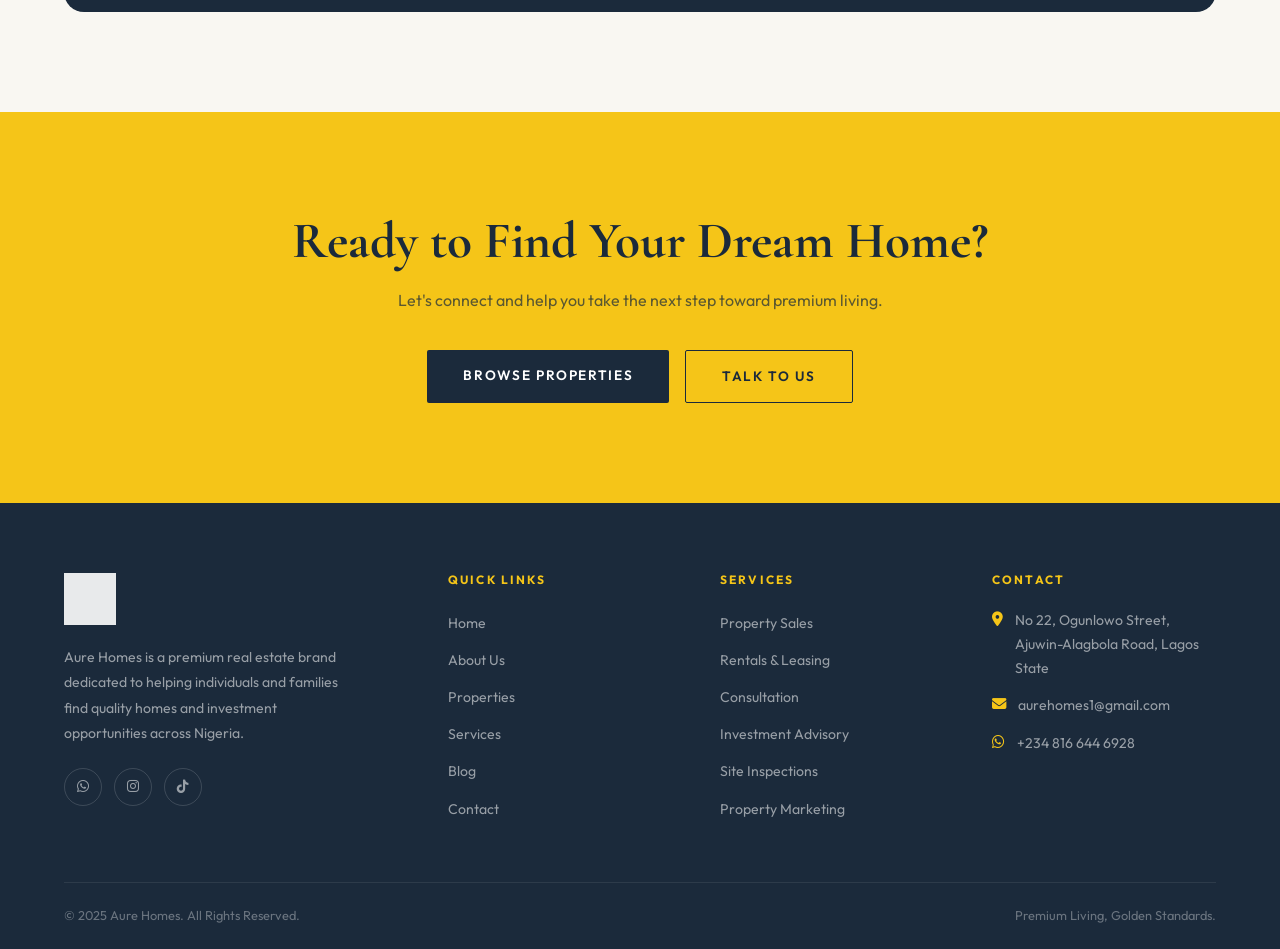
==== commit ab5d8012: "commit" ====
--- a/index.html
+++ b/index.html
@@ -161,7 +161,7 @@
       <li><a href="contact.html">Contact</a></li>
     </ul>
     <a href="contact.html" class="btn btn-gold nav-cta">Get in Touch</a>
-    <div class="hamburger"><span></span><span></span><span></span></div>
+    <button class="hamburger" aria-label="Toggle menu"><span></span><span></span><span></span></button>
   </div>
 </nav>
 
@@ -458,4 +458,464 @@
 
 <script src="js/main.js"></script>
 </body>
+</html><!DOCTYPE html>
+<html lang="en">
+<head>
+  <meta charset="UTF-8"/>
+  <meta name="viewport" content="width=device-width, initial-scale=1.0"/>
+  <title>Aure Homes — Premium Living, Golden Standards</title>
+  <link rel="stylesheet" href="css/style.css"/>
+  <link rel="stylesheet" href="https://cdnjs.cloudflare.com/ajax/libs/font-awesome/6.5.0/css/all.min.css"/>
+  <style>
+    /* HERO */
+    .hero {
+      min-height: 100vh;
+      background: var(--navy);
+      display: flex; align-items: center;
+      position: relative; overflow: hidden;
+    }
+    .hero::before {
+      content:'';position:absolute;inset:0;
+      background: radial-gradient(ellipse at 70% 50%, rgba(245,197,24,0.1) 0%, transparent 60%),
+                  radial-gradient(ellipse at 10% 80%, rgba(245,197,24,0.06) 0%, transparent 50%);
+    }
+    .hero-grid { display:grid; grid-template-columns:1fr 1fr; align-items:center; gap:60px; position:relative; }
+    .hero-tag { display:inline-flex; align-items:center; gap:10px; background:rgba(245,197,24,0.12); border:1px solid rgba(245,197,24,0.25); border-radius:100px; padding:8px 18px; margin-bottom:24px; }
+    .hero-tag span { font-size:0.75rem; font-weight:600; letter-spacing:0.15em; text-transform:uppercase; color:var(--gold); }
+    .hero-tag i { color:var(--gold); font-size:0.75rem; }
+    .hero h1 { font-size: clamp(3rem,5.5vw,5rem); color:var(--white); margin-bottom:12px; }
+    .hero h1 em { font-style:italic; color:var(--gold); }
+    .hero-sub { font-size:1.05rem; color:rgba(255,255,255,0.65); max-width:480px; margin-bottom:40px; line-height:1.8; }
+    .hero-btns { display:flex; gap:16px; flex-wrap:wrap; }
+    .hero-visual { position:relative; }
+    .hero-card {
+      background: rgba(255,255,255,0.05);
+      border: 1px solid rgba(255,255,255,0.1);
+      border-radius: 16px;
+      overflow: hidden;
+      backdrop-filter: blur(10px);
+    }
+    .hero-card-img { width:100%; height:340px; overflow:hidden; position:relative; }
+    .hero-card-img img { width:100%; height:100%; object-fit:cover; }
+    .hero-card-body { padding:24px; }
+    .hero-card-body h3 { font-size:1.25rem; color:var(--white); margin-bottom:6px; }
+    .hero-card-body p { font-size:0.85rem; color:rgba(255,255,255,0.5); margin-bottom:16px; }
+    .hero-card-meta { display:flex; justify-content:space-between; align-items:center; }
+    .hero-card-price { font-size:1.3rem; font-weight:700; color:var(--gold); font-family:'Cormorant Garamond',serif; }
+    .hero-badge { background:var(--gold); color:var(--navy); font-size:0.72rem; font-weight:700; padding:5px 12px; border-radius:100px; letter-spacing:0.08em; }
+    .floating-stat {
+      position:absolute; background:var(--white); border-radius:12px; padding:14px 18px;
+      box-shadow:0 20px 60px rgba(0,0,0,0.25);
+      display:flex; align-items:center; gap:12px;
+    }
+    .floating-stat.stat-1 { top:-20px; left:-30px; }
+    .floating-stat.stat-2 { bottom:-20px; right:-20px; }
+    .floating-stat i { font-size:1.2rem; color:var(--gold); }
+    .floating-stat .stat-val { font-size:1.1rem; font-weight:700; color:var(--navy); }
+    .floating-stat .stat-lbl { font-size:0.72rem; color:var(--gray); }
+    .scroll-hint { position:absolute; bottom:36px; left:50%; transform:translateX(-50%); display:flex; flex-direction:column; align-items:center; gap:8px; color:rgba(255,255,255,0.4); font-size:0.75rem; letter-spacing:0.15em; text-transform:uppercase; }
+    .scroll-hint::after { content:''; width:1px; height:40px; background:linear-gradient(to bottom, rgba(245,197,24,0.5), transparent); }
+
+    /* STATS */
+    .stats-section { background:var(--gold); padding:52px 0; }
+    .stats-grid { display:grid; grid-template-columns:repeat(4,1fr); gap:0; }
+    .stat-item { text-align:center; padding:20px; border-right:1px solid rgba(27,42,59,0.15); }
+    .stat-item:last-child { border-right:none; }
+    .stat-num { font-family:'Cormorant Garamond',serif; font-size:3rem; font-weight:700; color:var(--navy); line-height:1; }
+    .stat-label { font-size:0.8rem; font-weight:600; color:var(--navy); opacity:0.65; letter-spacing:0.1em; text-transform:uppercase; margin-top:6px; }
+
+    /* FEATURED */
+    .featured { padding:100px 0; background:var(--off-white); }
+    .section-header { display:flex; justify-content:space-between; align-items:flex-end; margin-bottom:56px; }
+    .properties-grid { display:grid; grid-template-columns:repeat(3,1fr); gap:28px; }
+    .prop-card { background:var(--white); border-radius:12px; overflow:hidden; box-shadow:0 4px 20px rgba(0,0,0,0.06); transition:all var(--transition); }
+    .prop-card:hover { transform:translateY(-6px); box-shadow:0 16px 40px rgba(0,0,0,0.12); }
+    .prop-img { width:100%; height:220px; position:relative; overflow:hidden; }
+    .prop-img img { width:100%; height:100%; object-fit:cover; transition:transform 0.5s ease; }
+    .prop-card:hover .prop-img img { transform:scale(1.05); }
+    .prop-type { position:absolute; top:14px; left:14px; background:var(--navy); color:var(--white); font-size:0.7rem; font-weight:700; padding:5px 12px; border-radius:100px; letter-spacing:0.08em; text-transform:uppercase; }
+    .prop-body { padding:22px; }
+    .prop-body h3 { font-size:1.25rem; color:var(--navy); margin-bottom:6px; }
+    .prop-location { display:flex; align-items:center; gap:6px; font-size:0.82rem; color:var(--gray); margin-bottom:14px; }
+    .prop-features { display:flex; gap:18px; margin-bottom:18px; border-top:1px solid var(--gray-light); padding-top:14px; }
+    .prop-feat { display:flex; align-items:center; gap:6px; font-size:0.8rem; color:var(--gray); }
+    .prop-feat i { color:var(--gold-dark); }
+    .prop-footer { display:flex; justify-content:space-between; align-items:center; }
+    .prop-price { font-family:'Cormorant Garamond',serif; font-size:1.5rem; font-weight:700; color:var(--navy); }
+    .prop-price span { font-size:0.8rem; font-weight:400; color:var(--gray); font-family:'Outfit',sans-serif; }
+
+    /* WHY US */
+    .why-us { padding:100px 0; }
+    .why-grid { display:grid; grid-template-columns:1fr 1fr; gap:80px; align-items:center; }
+    .why-visual { position:relative; }
+    .why-img-main { width:100%; height:480px; border-radius:16px; overflow:hidden; position:relative; }
+    .why-img-main img { width:100%; height:100%; object-fit:cover; }
+    .why-img-accent { position:absolute; bottom:-30px; right:-30px; width:180px; height:180px; background:var(--gold); border-radius:12px; display:flex; align-items:center; justify-content:center; flex-direction:column; gap:6px; }
+    .why-img-accent .big-num { font-family:'Cormorant Garamond',serif; font-size:3rem; font-weight:700; color:var(--navy); line-height:1; }
+    .why-img-accent p { font-size:0.75rem; font-weight:600; color:var(--navy); text-align:center; line-height:1.3; }
+    .why-points { margin-top:36px; display:flex; flex-direction:column; gap:22px; }
+    .why-point { display:flex; gap:18px; }
+    .why-icon { width:48px; height:48px; background:var(--gold-pale); border-radius:10px; display:flex; align-items:center; justify-content:center; flex-shrink:0; }
+    .why-icon i { color:var(--gold-dark); font-size:1.1rem; }
+    .why-point h4 { font-family:'Outfit',sans-serif; font-size:0.95rem; font-weight:600; color:var(--navy); margin-bottom:4px; }
+    .why-point p { font-size:0.85rem; color:var(--gray); }
+
+    /* SERVICES PREVIEW */
+    .services-prev { padding:100px 0; background:var(--navy); }
+    .services-prev .section-title { color:var(--white); }
+    .services-prev .section-subtitle { color:rgba(255,255,255,0.55); }
+    .services-grid { display:grid; grid-template-columns:repeat(3,1fr); gap:24px; margin-top:56px; }
+    .service-card { border:1px solid rgba(255,255,255,0.1); border-radius:12px; padding:36px 28px; transition:all var(--transition); }
+    .service-card:hover { background:rgba(255,255,255,0.05); border-color:var(--gold); transform:translateY(-4px); }
+    .service-icon { width:54px; height:54px; background:rgba(245,197,24,0.1); border-radius:12px; display:flex; align-items:center; justify-content:center; margin-bottom:22px; }
+    .service-icon i { color:var(--gold); font-size:1.3rem; }
+    .service-card h3 { font-family:'Outfit',sans-serif; font-size:1rem; font-weight:600; color:var(--white); margin-bottom:10px; }
+    .service-card p { font-size:0.85rem; color:rgba(255,255,255,0.5); line-height:1.7; }
+
+    /* TESTIMONIAL */
+    .testimonial { padding:100px 0; background:var(--off-white); }
+    .testimonial-inner { background:var(--navy); border-radius:20px; padding:70px 60px; position:relative; overflow:hidden; text-align:center; }
+    .testimonial-inner::before { content:''; position:absolute; top:0; left:0; right:0; height:4px; background:var(--gold); }
+    .quote-icon { font-size:3rem; color:rgba(245,197,24,0.25); margin-bottom:22px; }
+    .testimonial-inner blockquote { font-family:'Cormorant Garamond',serif; font-size:clamp(1.3rem,2.5vw,1.8rem); color:var(--white); font-style:italic; max-width:700px; margin:0 auto 28px; line-height:1.6; }
+    .testimonial-author { display:flex; align-items:center; justify-content:center; gap:14px; }
+    .author-avatar { width:48px; height:48px; background:var(--gold); border-radius:50%; display:flex; align-items:center; justify-content:center; font-size:1.2rem; color:var(--navy); font-weight:700; }
+    .author-info h4 { font-family:'Outfit',sans-serif; color:var(--white); font-size:0.95rem; font-weight:600; text-align:left; }
+    .author-info p { font-size:0.8rem; color:rgba(255,255,255,0.5); text-align:left; }
+
+    /* CTA */
+    .cta-section { padding:100px 0; background:var(--gold); }
+    .cta-inner { text-align:center; }
+    .cta-inner h2 { font-size:clamp(2rem,4vw,3.2rem); color:var(--navy); margin-bottom:16px; }
+    .cta-inner p { font-size:1rem; color:var(--navy); opacity:0.7; margin-bottom:36px; }
+    .cta-btns { display:flex; gap:16px; justify-content:center; flex-wrap:wrap; }
+
+    @media(max-width:992px){
+      .hero-grid{grid-template-columns:1fr;} .hero-visual{display:none;}
+      .properties-grid{grid-template-columns:1fr 1fr;}
+      .why-grid{grid-template-columns:1fr;} .why-visual{display:none;}
+      .services-grid{grid-template-columns:1fr 1fr;}
+      .stats-grid{grid-template-columns:1fr 1fr;}
+    }
+    @media(max-width:600px){
+      .properties-grid{grid-template-columns:1fr;}
+      .services-grid{grid-template-columns:1fr;}
+      .stats-grid{grid-template-columns:1fr 1fr;}
+      .section-header{flex-direction:column;align-items:flex-start;gap:16px;}
+      .testimonial-inner{padding:40px 24px;}
+    }
+  </style>
+</head>
+<body>
+
+<!-- NAVBAR -->
+<nav class="navbar">
+  <div class="container">
+    <a href="index.html" class="nav-logo"><img src="images/logo.jpeg" alt="Aure Homes"/></a>
+    <ul class="nav-links">
+      <li><a href="index.html" class="active">Home</a></li>
+      <li><a href="about.html">About</a></li>
+      <li><a href="properties.html">Properties</a></li>
+      <li><a href="services.html">Services</a></li>
+      <li><a href="blog.html">Blog</a></li>
+      <li><a href="contact.html">Contact</a></li>
+    </ul>
+    <a href="contact.html" class="btn btn-gold nav-cta">Get in Touch</a>
+    <button class="hamburger" aria-label="Toggle menu"><span></span><span></span><span></span></button>
+  </div>
+</nav>
+
+<!-- HERO -->
+<section class="hero">
+  <div class="container">
+    <div class="hero-grid">
+      <div class="hero-content">
+        <div class="hero-tag"><i class="fas fa-star"></i><span>Premium Real Estate</span></div>
+        <h1>Welcome to<br/><em>Aure Homes</em></h1>
+        <p class="hero-sub">Where luxury meets comfort, and every property reflects value, elegance, and purpose. We help you find not just a house, but a place you can truly call home.</p>
+        <div class="hero-btns">
+          <a href="properties.html" class="btn btn-gold">View Properties</a>
+          <a href="contact.html" class="btn btn-outline">Contact Us</a>
+        </div>
+      </div>
+      <div class="hero-visual">
+        <div class="floating-stat stat-1">
+          <i class="fas fa-home"></i>
+          <div><div class="stat-val">50+</div><div class="stat-lbl">Properties</div></div>
+        </div>
+        <div class="hero-card">
+          <div class="hero-card-img"><img src="https://images.unsplash.com/photo-1580587771525-78b9dba3b914?w=800&q=80" alt="Luxury Duplex Lekki Lagos"/></div>
+          <div class="hero-card-body">
+            <h3>Luxury Duplex — Lekki</h3>
+            <p>4 Beds · 3 Baths · 320sqm</p>
+            <div class="hero-card-meta">
+              <div class="hero-card-price">₦85,000,000</div>
+              <span class="hero-badge">For Sale</span>
+            </div>
+          </div>
+        </div>
+        <div class="floating-stat stat-2">
+          <i class="fas fa-users"></i>
+          <div><div class="stat-val">200+</div><div class="stat-lbl">Happy Clients</div></div>
+        </div>
+      </div>
+    </div>
+  </div>
+  <div class="scroll-hint">Scroll Down</div>
+</section>
+
+<!-- STATS -->
+<section class="stats-section">
+  <div class="container">
+    <div class="stats-grid">
+      <div class="stat-item fade-up">
+        <div class="stat-num" data-target="50" data-suffix="+">0+</div>
+        <div class="stat-label">Properties Listed</div>
+      </div>
+      <div class="stat-item fade-up">
+        <div class="stat-num" data-target="200" data-suffix="+">0+</div>
+        <div class="stat-label">Happy Clients</div>
+      </div>
+      <div class="stat-item fade-up">
+        <div class="stat-num" data-target="5" data-suffix="+">0+</div>
+        <div class="stat-label">Years Experience</div>
+      </div>
+      <div class="stat-item fade-up">
+        <div class="stat-num" data-target="98" data-suffix="%">0%</div>
+        <div class="stat-label">Client Satisfaction</div>
+      </div>
+    </div>
+  </div>
+</section>
+
+<!-- FEATURED PROPERTIES -->
+<section class="featured">
+  <div class="container">
+    <div class="section-header">
+      <div>
+        <div class="section-label fade-up">Featured Listings</div>
+        <h2 class="section-title fade-up">Premium Properties</h2>
+        <p class="section-subtitle fade-up">Carefully selected properties across Lagos and beyond — built for those who value quality living.</p>
+      </div>
+      <a href="properties.html" class="btn btn-navy fade-up">View All</a>
+    </div>
+    <div class="properties-grid">
+      <div class="prop-card fade-up">
+        <div class="prop-img"><span class="prop-type">For Sale</span><img src="https://images.unsplash.com/photo-1564013799919-ab600027ffc6?w=800&q=80" alt="3-Bedroom Terrace Ajah" loading="lazy"/></div>
+        <div class="prop-body">
+          <h3>3-Bedroom Terrace</h3>
+          <div class="prop-location"><i class="fas fa-map-marker-alt"></i> Ajah, Lagos</div>
+          <div class="prop-features">
+            <span class="prop-feat"><i class="fas fa-bed"></i>3 Beds</span>
+            <span class="prop-feat"><i class="fas fa-bath"></i>2 Baths</span>
+            <span class="prop-feat"><i class="fas fa-ruler-combined"></i>200sqm</span>
+          </div>
+          <div class="prop-footer">
+            <div class="prop-price">₦55,000,000 <span></span></div>
+            <a href="properties.html" class="btn btn-gold" style="padding:10px 20px;font-size:0.78rem;">Details</a>
+          </div>
+        </div>
+      </div>
+      <div class="prop-card fade-up">
+        <div class="prop-img"><span class="prop-type">For Rent</span><img src="https://images.unsplash.com/photo-1502672260266-1c1ef2d93688?w=800&q=80" alt="2-Bedroom Apartment Lekki" loading="lazy"/></div>
+        <div class="prop-body">
+          <h3>2-Bedroom Apartment</h3>
+          <div class="prop-location"><i class="fas fa-map-marker-alt"></i> Lekki Phase 1, Lagos</div>
+          <div class="prop-features">
+            <span class="prop-feat"><i class="fas fa-bed"></i>2 Beds</span>
+            <span class="prop-feat"><i class="fas fa-bath"></i>2 Baths</span>
+            <span class="prop-feat"><i class="fas fa-ruler-combined"></i>120sqm</span>
+          </div>
+          <div class="prop-footer">
+            <div class="prop-price">₦3,500,000 <span>/yr</span></div>
+            <a href="properties.html" class="btn btn-gold" style="padding:10px 20px;font-size:0.78rem;">Details</a>
+          </div>
+        </div>
+      </div>
+      <div class="prop-card fade-up">
+        <div class="prop-img"><span class="prop-type">For Sale</span><img src="https://images.unsplash.com/photo-1600596542815-ffad4c1539a9?w=800&q=80" alt="5-Bedroom Duplex VGC" loading="lazy"/></div>
+        <div class="prop-body">
+          <h3>5-Bedroom Duplex</h3>
+          <div class="prop-location"><i class="fas fa-map-marker-alt"></i> VGC, Lagos</div>
+          <div class="prop-features">
+            <span class="prop-feat"><i class="fas fa-bed"></i>5 Beds</span>
+            <span class="prop-feat"><i class="fas fa-bath"></i>4 Baths</span>
+            <span class="prop-feat"><i class="fas fa-ruler-combined"></i>450sqm</span>
+          </div>
+          <div class="prop-footer">
+            <div class="prop-price">₦120,000,000 <span></span></div>
+            <a href="properties.html" class="btn btn-gold" style="padding:10px 20px;font-size:0.78rem;">Details</a>
+          </div>
+        </div>
+      </div>
+    </div>
+  </div>
+</section>
+
+<!-- WHY US -->
+<section class="why-us">
+  <div class="container">
+    <div class="why-grid">
+      <div class="why-visual">
+        <div class="why-img-main"><img src="https://images.unsplash.com/photo-1512917774080-9991f1c4c750?w=800&q=80" alt="Aure Homes Premium Property" loading="lazy"/></div>
+        <div class="why-img-accent">
+          <div class="big-num">5+</div>
+          <p>Years of<br/>Excellence</p>
+        </div>
+      </div>
+      <div>
+        <div class="section-label fade-up">Why Aure Homes</div>
+        <h2 class="section-title fade-up">Choosing Aure Homes<br/>Means Choosing Excellence</h2>
+        <p class="section-subtitle fade-up">We combine deep market expertise with a genuine client-first philosophy to deliver an experience unlike any other.</p>
+        <div class="why-points">
+          <div class="why-point fade-up">
+            <div class="why-icon"><i class="fas fa-shield-alt"></i></div>
+            <div><h4>Trusted Expertise</h4><p>We understand the Nigerian real estate market deeply — giving you a competitive edge.</p></div>
+          </div>
+          <div class="why-point fade-up">
+            <div class="why-icon"><i class="fas fa-gem"></i></div>
+            <div><h4>Premium Listings</h4><p>Every property is carefully screened to ensure it meets our high standards of quality.</p></div>
+          </div>
+          <div class="why-point fade-up">
+            <div class="why-icon"><i class="fas fa-eye"></i></div>
+            <div><h4>Full Transparency</h4><p>No hidden information, no surprises. You always know exactly what you're getting.</p></div>
+          </div>
+          <div class="why-point fade-up">
+            <div class="why-icon"><i class="fas fa-route"></i></div>
+            <div><h4>Seamless Process</h4><p>From inquiry to closing, our team guides you every step of the way.</p></div>
+          </div>
+        </div>
+      </div>
+    </div>
+  </div>
+</section>
+
+<!-- SERVICES PREVIEW -->
+<section class="services-prev">
+  <div class="container">
+    <div class="section-label fade-up">What We Offer</div>
+    <h2 class="section-title fade-up">Our Services</h2>
+    <p class="section-subtitle fade-up">A full range of real estate solutions tailored to your needs — from finding a home to growing your investment.</p>
+    <div class="services-grid">
+      <div class="service-card fade-up">
+        <div class="service-icon"><i class="fas fa-house-user"></i></div>
+        <h3>Property Sales</h3>
+        <p>Residential and commercial properties — we connect buyers to their ideal spaces at the right value.</p>
+      </div>
+      <div class="service-card fade-up">
+        <div class="service-icon"><i class="fas fa-key"></i></div>
+        <h3>Rentals & Leasing</h3>
+        <p>Quality rental options across Lagos — flexible, well-priced, and managed with care.</p>
+      </div>
+      <div class="service-card fade-up">
+        <div class="service-icon"><i class="fas fa-comments"></i></div>
+        <h3>Real Estate Consultation</h3>
+        <p>Expert guidance on property decisions, market trends, and investment opportunities.</p>
+      </div>
+      <div class="service-card fade-up">
+        <div class="service-icon"><i class="fas fa-chart-line"></i></div>
+        <h3>Investment Advisory</h3>
+        <p>Strategic advice on real estate investments to help you build lasting wealth.</p>
+      </div>
+      <div class="service-card fade-up">
+        <div class="service-icon"><i class="fas fa-binoculars"></i></div>
+        <h3>Site Inspections</h3>
+        <p>Organised property tours and site visits — see your future home before you commit.</p>
+      </div>
+      <div class="service-card fade-up">
+        <div class="service-icon"><i class="fas fa-bullhorn"></i></div>
+        <h3>Property Marketing</h3>
+        <p>Powerful listing and marketing services that put your property in front of the right buyers.</p>
+      </div>
+    </div>
+    <div style="text-align:center;margin-top:48px;">
+      <a href="services.html" class="btn btn-gold fade-up">Explore All Services</a>
+    </div>
+  </div>
+</section>
+
+<!-- TESTIMONIAL -->
+<section class="testimonial">
+  <div class="container">
+    <div class="testimonial-inner fade-up">
+      <div class="quote-icon"><i class="fas fa-quote-left"></i></div>
+      <blockquote>"Working with Aure Homes was the best decision we made. They found us a beautiful home in Lekki within two weeks — transparent pricing, zero stress."</blockquote>
+      <div class="testimonial-author">
+        <div class="author-avatar">A</div>
+        <div class="author-info">
+          <h4>Adebayo Okonkwo</h4>
+          <p>Property Buyer, Lagos</p>
+        </div>
+      </div>
+    </div>
+  </div>
+</section>
+
+<!-- CTA -->
+<section class="cta-section">
+  <div class="container">
+    <div class="cta-inner fade-up">
+      <h2>Ready to Find Your Dream Home?</h2>
+      <p>Let's connect and help you take the next step toward premium living.</p>
+      <div class="cta-btns">
+        <a href="properties.html" class="btn btn-navy">Browse Properties</a>
+        <a href="contact.html" class="btn btn-outline" style="color:var(--navy);border-color:var(--navy);">Talk to Us</a>
+      </div>
+    </div>
+  </div>
+</section>
+
+<!-- FOOTER -->
+<footer>
+  <div class="container">
+    <div class="footer-grid">
+      <div class="footer-brand">
+        <img src="images/logo.jpeg" alt="Aure Homes"/>
+        <p>Aure Homes is a premium real estate brand dedicated to helping individuals and families find quality homes and investment opportunities across Nigeria.</p>
+        <div class="footer-socials">
+          <a href="https://wa.me/2348166446928" target="_blank"><i class="fab fa-whatsapp"></i></a>
+          <a href="https://instagram.com/aure_homes" target="_blank"><i class="fab fa-instagram"></i></a>
+          <a href="https://tiktok.com/@aure.homes" target="_blank"><i class="fab fa-tiktok"></i></a>
+        </div>
+      </div>
+      <div class="footer-col">
+        <h4>Quick Links</h4>
+        <ul>
+          <li><a href="index.html">Home</a></li>
+          <li><a href="about.html">About Us</a></li>
+          <li><a href="properties.html">Properties</a></li>
+          <li><a href="services.html">Services</a></li>
+          <li><a href="blog.html">Blog</a></li>
+          <li><a href="contact.html">Contact</a></li>
+        </ul>
+      </div>
+      <div class="footer-col">
+        <h4>Services</h4>
+        <ul>
+          <li><a href="services.html">Property Sales</a></li>
+          <li><a href="services.html">Rentals & Leasing</a></li>
+          <li><a href="services.html">Consultation</a></li>
+          <li><a href="services.html">Investment Advisory</a></li>
+          <li><a href="services.html">Site Inspections</a></li>
+          <li><a href="services.html">Property Marketing</a></li>
+        </ul>
+      </div>
+      <div class="footer-col">
+        <h4>Contact</h4>
+        <div class="footer-contact-item"><i class="fas fa-map-marker-alt"></i><span>No 22, Ogunlowo Street, Ajuwin-Alagbola Road, Lagos State</span></div>
+        <div class="footer-contact-item"><i class="fas fa-envelope"></i><a href="mailto:aurehomes1@gmail.com">aurehomes1@gmail.com</a></div>
+        <div class="footer-contact-item"><i class="fab fa-whatsapp"></i><a href="https://wa.me/2348166446928">+234 816 644 6928</a></div>
+      </div>
+    </div>
+    <div class="footer-bottom">
+      <p>&copy; 2025 Aure Homes. All Rights Reserved.</p>
+      <p>Premium Living, Golden Standards.</p>
+    </div>
+  </div>
+</footer>
+
+<a href="https://wa.me/2348166446928" class="whatsapp-float" target="_blank"><i class="fab fa-whatsapp"></i></a>
+
+<script src="js/main.js"></script>
+</body>
 </html>
--- a/css/style.css
+++ b/css/style.css
@@ -195,7 +195,12 @@
   flex-direction: column;
   gap: 5px;
   cursor: pointer;
-  padding: 4px;
+  padding: 8px;
+  background: none;
+  border: none;
+  outline: none;
+  z-index: 1001;
+  position: relative;
 }
 .hamburger span {
   display: block;
@@ -203,6 +208,7 @@
   height: 2px;
   background: var(--white);
   transition: all var(--transition);
+  pointer-events: none;
 }
 
 /* PAGE HERO */
@@ -395,6 +401,8 @@
   }
   .hamburger {
     display: flex;
+    z-index: 1001;
+    position: relative;
   }
   .nav-links.open {
     display: flex;
@@ -408,10 +416,11 @@
     justify-content: center;
     align-items: center;
     gap: 32px;
-    z-index: 999;
+    z-index: 1000;
   }
   .nav-links.open a {
     font-size: 1.1rem;
+    color: var(--white);
   }
   .footer-grid {
     grid-template-columns: 1fr;
--- a/css/style.css
+++ b/css/style.css
@@ -195,7 +195,12 @@
   flex-direction: column;
   gap: 5px;
   cursor: pointer;
-  padding: 4px;
+  padding: 8px;
+  background: none;
+  border: none;
+  outline: none;
+  z-index: 1001;
+  position: relative;
 }
 .hamburger span {
   display: block;
@@ -203,6 +208,7 @@
   height: 2px;
   background: var(--white);
   transition: all var(--transition);
+  pointer-events: none;
 }
 
 /* PAGE HERO */
@@ -395,6 +401,8 @@
   }
   .hamburger {
     display: flex;
+    z-index: 1001;
+    position: relative;
   }
   .nav-links.open {
     display: flex;
@@ -408,10 +416,11 @@
     justify-content: center;
     align-items: center;
     gap: 32px;
-    z-index: 999;
+    z-index: 1000;
   }
   .nav-links.open a {
     font-size: 1.1rem;
+    color: var(--white);
   }
   .footer-grid {
     grid-template-columns: 1fr;
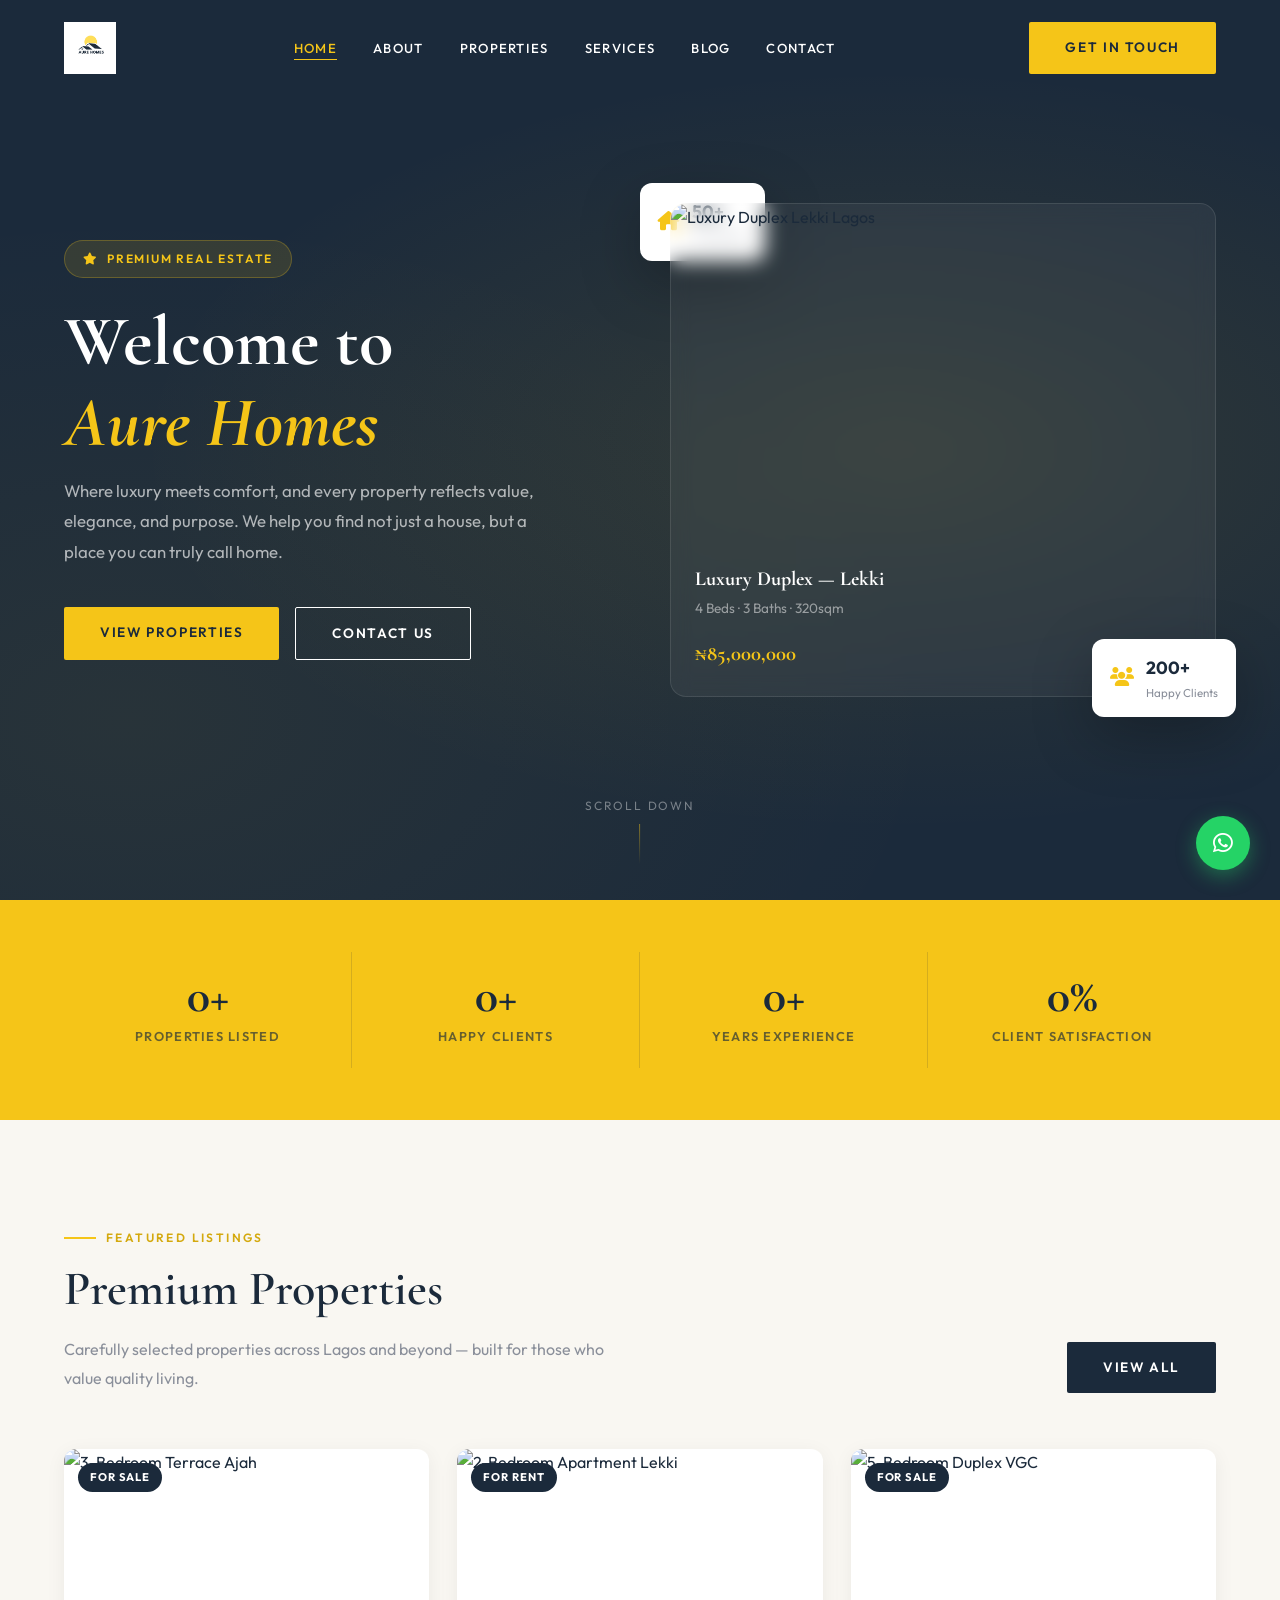
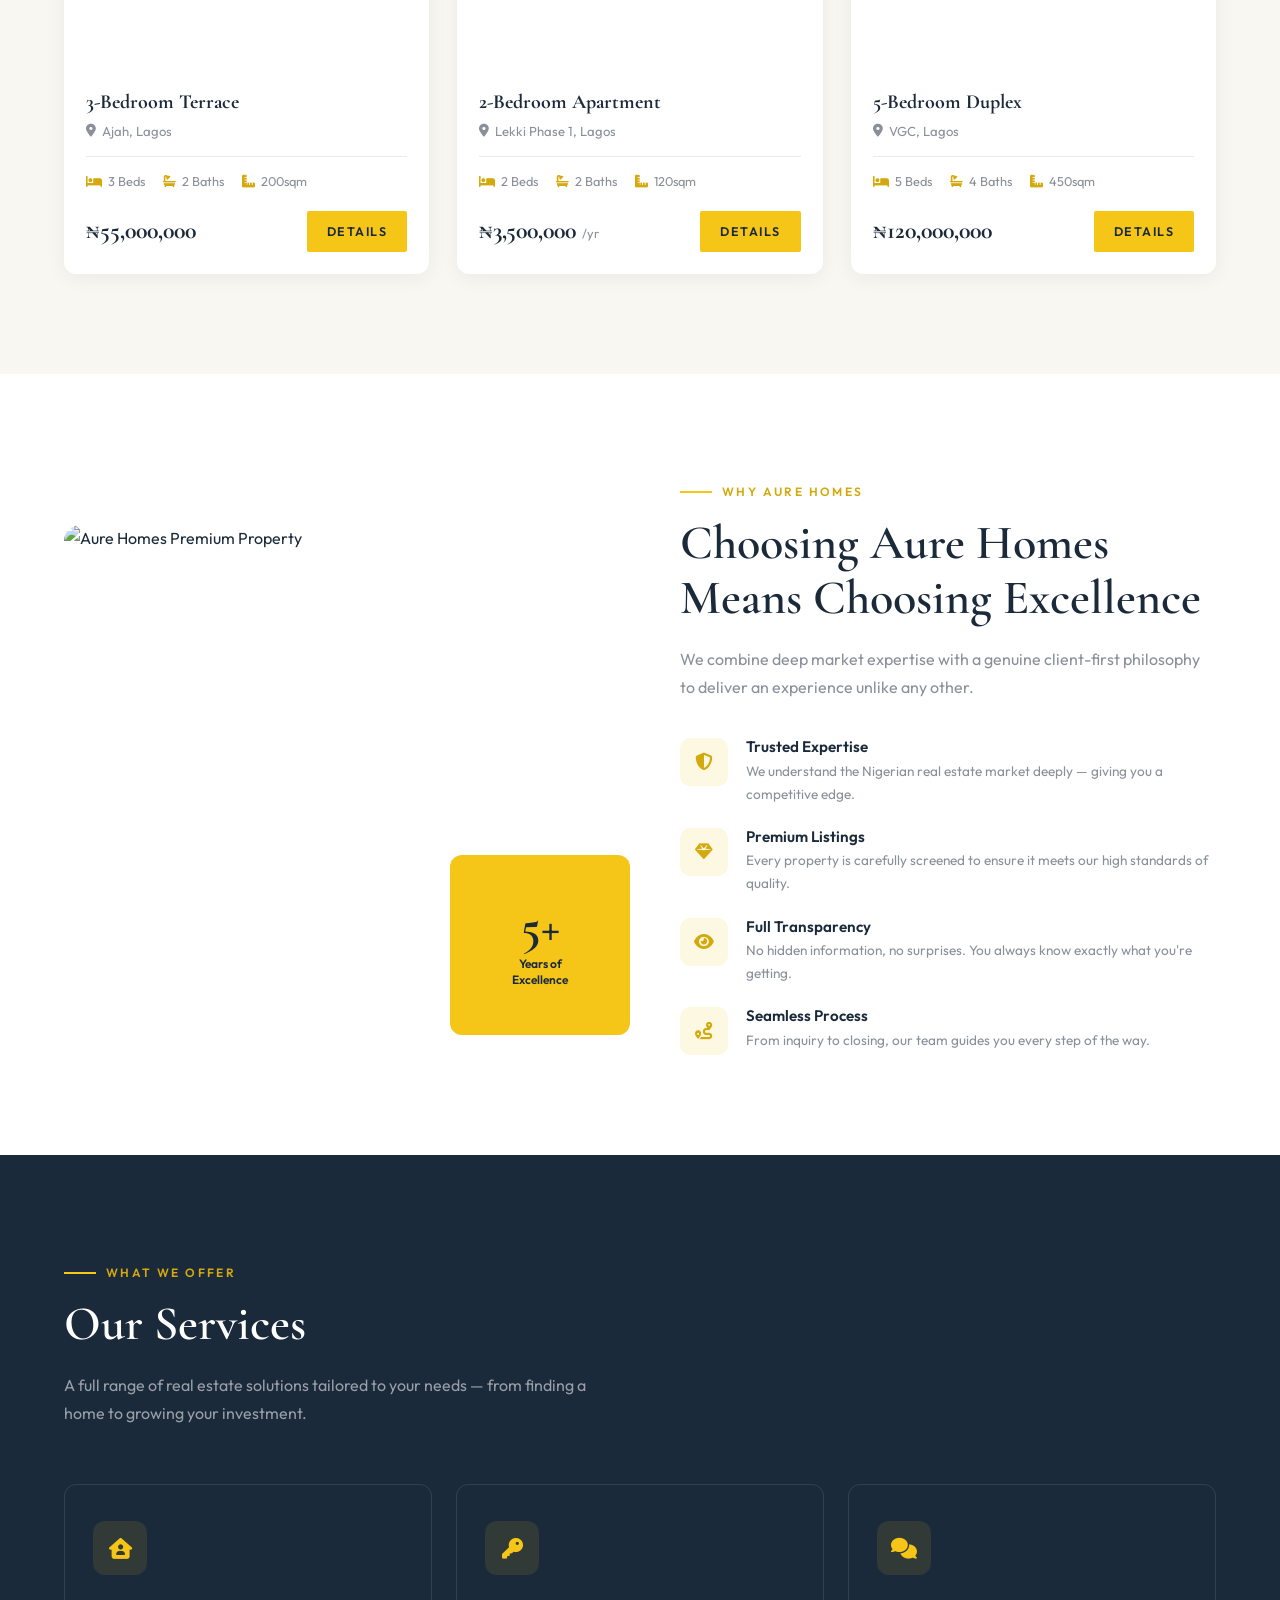
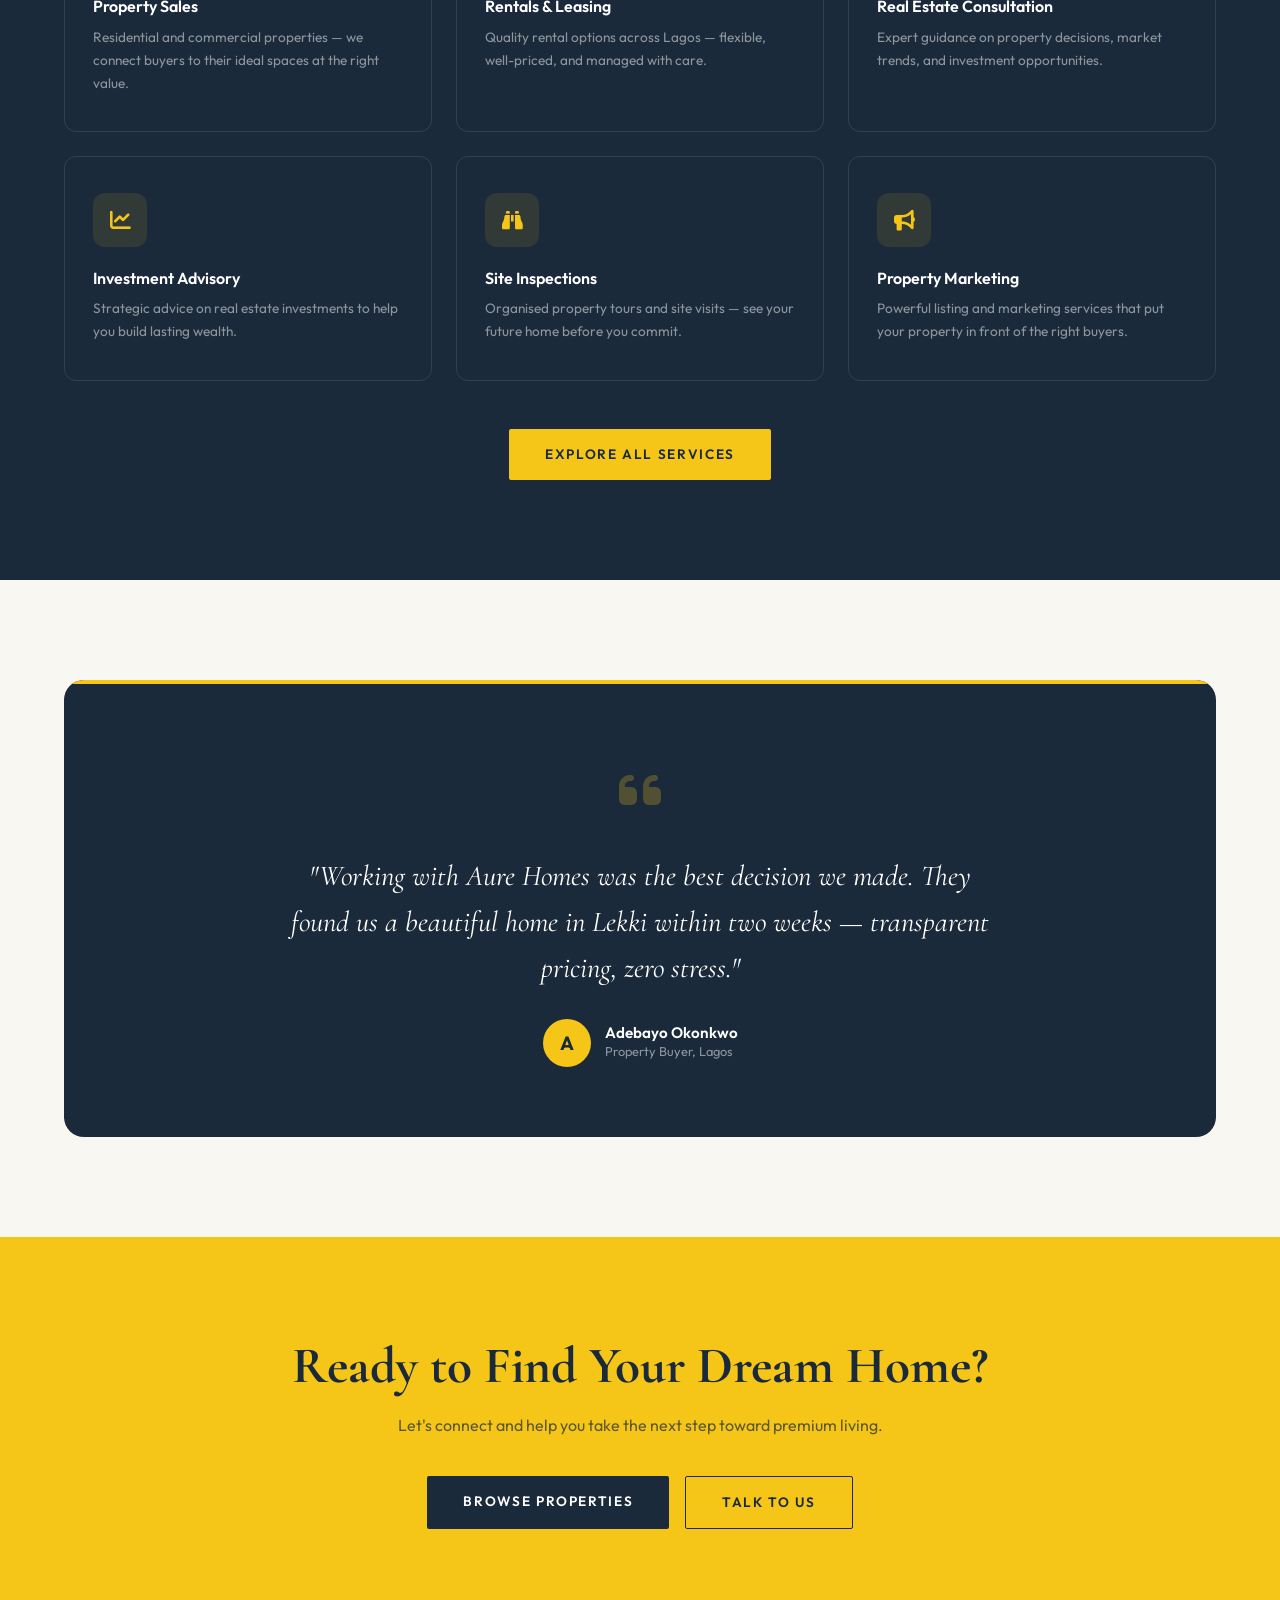
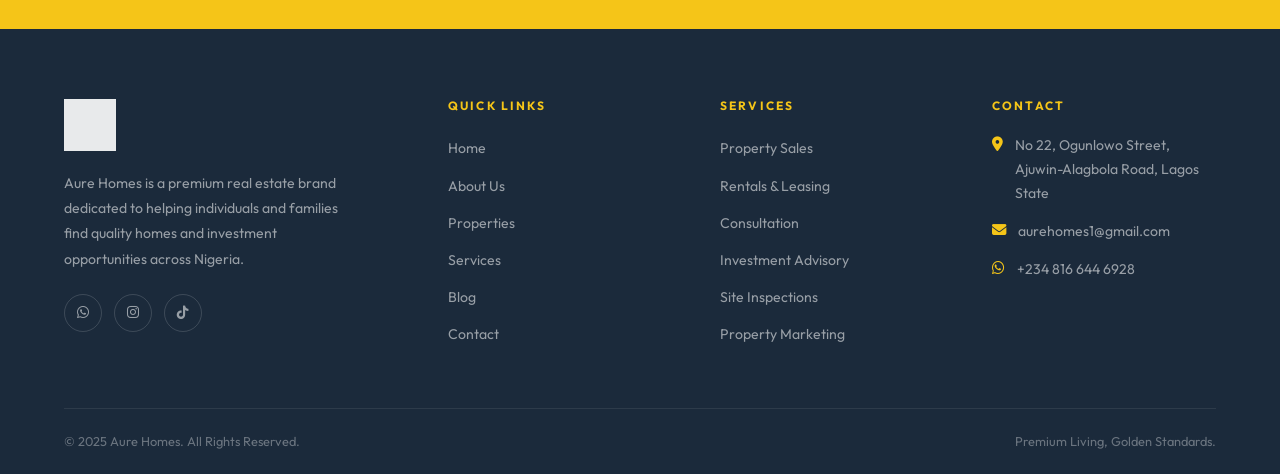
==== commit e5147d6b: "commit" ====
--- a/index.html
+++ b/index.html
@@ -458,464 +458,4 @@
 
 <script src="js/main.js"></script>
 </body>
-</html><!DOCTYPE html>
-<html lang="en">
-<head>
-  <meta charset="UTF-8"/>
-  <meta name="viewport" content="width=device-width, initial-scale=1.0"/>
-  <title>Aure Homes — Premium Living, Golden Standards</title>
-  <link rel="stylesheet" href="css/style.css"/>
-  <link rel="stylesheet" href="https://cdnjs.cloudflare.com/ajax/libs/font-awesome/6.5.0/css/all.min.css"/>
-  <style>
-    /* HERO */
-    .hero {
-      min-height: 100vh;
-      background: var(--navy);
-      display: flex; align-items: center;
-      position: relative; overflow: hidden;
-    }
-    .hero::before {
-      content:'';position:absolute;inset:0;
-      background: radial-gradient(ellipse at 70% 50%, rgba(245,197,24,0.1) 0%, transparent 60%),
-                  radial-gradient(ellipse at 10% 80%, rgba(245,197,24,0.06) 0%, transparent 50%);
-    }
-    .hero-grid { display:grid; grid-template-columns:1fr 1fr; align-items:center; gap:60px; position:relative; }
-    .hero-tag { display:inline-flex; align-items:center; gap:10px; background:rgba(245,197,24,0.12); border:1px solid rgba(245,197,24,0.25); border-radius:100px; padding:8px 18px; margin-bottom:24px; }
-    .hero-tag span { font-size:0.75rem; font-weight:600; letter-spacing:0.15em; text-transform:uppercase; color:var(--gold); }
-    .hero-tag i { color:var(--gold); font-size:0.75rem; }
-    .hero h1 { font-size: clamp(3rem,5.5vw,5rem); color:var(--white); margin-bottom:12px; }
-    .hero h1 em { font-style:italic; color:var(--gold); }
-    .hero-sub { font-size:1.05rem; color:rgba(255,255,255,0.65); max-width:480px; margin-bottom:40px; line-height:1.8; }
-    .hero-btns { display:flex; gap:16px; flex-wrap:wrap; }
-    .hero-visual { position:relative; }
-    .hero-card {
-      background: rgba(255,255,255,0.05);
-      border: 1px solid rgba(255,255,255,0.1);
-      border-radius: 16px;
-      overflow: hidden;
-      backdrop-filter: blur(10px);
-    }
-    .hero-card-img { width:100%; height:340px; overflow:hidden; position:relative; }
-    .hero-card-img img { width:100%; height:100%; object-fit:cover; }
-    .hero-card-body { padding:24px; }
-    .hero-card-body h3 { font-size:1.25rem; color:var(--white); margin-bottom:6px; }
-    .hero-card-body p { font-size:0.85rem; color:rgba(255,255,255,0.5); margin-bottom:16px; }
-    .hero-card-meta { display:flex; justify-content:space-between; align-items:center; }
-    .hero-card-price { font-size:1.3rem; font-weight:700; color:var(--gold); font-family:'Cormorant Garamond',serif; }
-    .hero-badge { background:var(--gold); color:var(--navy); font-size:0.72rem; font-weight:700; padding:5px 12px; border-radius:100px; letter-spacing:0.08em; }
-    .floating-stat {
-      position:absolute; background:var(--white); border-radius:12px; padding:14px 18px;
-      box-shadow:0 20px 60px rgba(0,0,0,0.25);
-      display:flex; align-items:center; gap:12px;
-    }
-    .floating-stat.stat-1 { top:-20px; left:-30px; }
-    .floating-stat.stat-2 { bottom:-20px; right:-20px; }
-    .floating-stat i { font-size:1.2rem; color:var(--gold); }
-    .floating-stat .stat-val { font-size:1.1rem; font-weight:700; color:var(--navy); }
-    .floating-stat .stat-lbl { font-size:0.72rem; color:var(--gray); }
-    .scroll-hint { position:absolute; bottom:36px; left:50%; transform:translateX(-50%); display:flex; flex-direction:column; align-items:center; gap:8px; color:rgba(255,255,255,0.4); font-size:0.75rem; letter-spacing:0.15em; text-transform:uppercase; }
-    .scroll-hint::after { content:''; width:1px; height:40px; background:linear-gradient(to bottom, rgba(245,197,24,0.5), transparent); }
-
-    /* STATS */
-    .stats-section { background:var(--gold); padding:52px 0; }
-    .stats-grid { display:grid; grid-template-columns:repeat(4,1fr); gap:0; }
-    .stat-item { text-align:center; padding:20px; border-right:1px solid rgba(27,42,59,0.15); }
-    .stat-item:last-child { border-right:none; }
-    .stat-num { font-family:'Cormorant Garamond',serif; font-size:3rem; font-weight:700; color:var(--navy); line-height:1; }
-    .stat-label { font-size:0.8rem; font-weight:600; color:var(--navy); opacity:0.65; letter-spacing:0.1em; text-transform:uppercase; margin-top:6px; }
-
-    /* FEATURED */
-    .featured { padding:100px 0; background:var(--off-white); }
-    .section-header { display:flex; justify-content:space-between; align-items:flex-end; margin-bottom:56px; }
-    .properties-grid { display:grid; grid-template-columns:repeat(3,1fr); gap:28px; }
-    .prop-card { background:var(--white); border-radius:12px; overflow:hidden; box-shadow:0 4px 20px rgba(0,0,0,0.06); transition:all var(--transition); }
-    .prop-card:hover { transform:translateY(-6px); box-shadow:0 16px 40px rgba(0,0,0,0.12); }
-    .prop-img { width:100%; height:220px; position:relative; overflow:hidden; }
-    .prop-img img { width:100%; height:100%; object-fit:cover; transition:transform 0.5s ease; }
-    .prop-card:hover .prop-img img { transform:scale(1.05); }
-    .prop-type { position:absolute; top:14px; left:14px; background:var(--navy); color:var(--white); font-size:0.7rem; font-weight:700; padding:5px 12px; border-radius:100px; letter-spacing:0.08em; text-transform:uppercase; }
-    .prop-body { padding:22px; }
-    .prop-body h3 { font-size:1.25rem; color:var(--navy); margin-bottom:6px; }
-    .prop-location { display:flex; align-items:center; gap:6px; font-size:0.82rem; color:var(--gray); margin-bottom:14px; }
-    .prop-features { display:flex; gap:18px; margin-bottom:18px; border-top:1px solid var(--gray-light); padding-top:14px; }
-    .prop-feat { display:flex; align-items:center; gap:6px; font-size:0.8rem; color:var(--gray); }
-    .prop-feat i { color:var(--gold-dark); }
-    .prop-footer { display:flex; justify-content:space-between; align-items:center; }
-    .prop-price { font-family:'Cormorant Garamond',serif; font-size:1.5rem; font-weight:700; color:var(--navy); }
-    .prop-price span { font-size:0.8rem; font-weight:400; color:var(--gray); font-family:'Outfit',sans-serif; }
-
-    /* WHY US */
-    .why-us { padding:100px 0; }
-    .why-grid { display:grid; grid-template-columns:1fr 1fr; gap:80px; align-items:center; }
-    .why-visual { position:relative; }
-    .why-img-main { width:100%; height:480px; border-radius:16px; overflow:hidden; position:relative; }
-    .why-img-main img { width:100%; height:100%; object-fit:cover; }
-    .why-img-accent { position:absolute; bottom:-30px; right:-30px; width:180px; height:180px; background:var(--gold); border-radius:12px; display:flex; align-items:center; justify-content:center; flex-direction:column; gap:6px; }
-    .why-img-accent .big-num { font-family:'Cormorant Garamond',serif; font-size:3rem; font-weight:700; color:var(--navy); line-height:1; }
-    .why-img-accent p { font-size:0.75rem; font-weight:600; color:var(--navy); text-align:center; line-height:1.3; }
-    .why-points { margin-top:36px; display:flex; flex-direction:column; gap:22px; }
-    .why-point { display:flex; gap:18px; }
-    .why-icon { width:48px; height:48px; background:var(--gold-pale); border-radius:10px; display:flex; align-items:center; justify-content:center; flex-shrink:0; }
-    .why-icon i { color:var(--gold-dark); font-size:1.1rem; }
-    .why-point h4 { font-family:'Outfit',sans-serif; font-size:0.95rem; font-weight:600; color:var(--navy); margin-bottom:4px; }
-    .why-point p { font-size:0.85rem; color:var(--gray); }
-
-    /* SERVICES PREVIEW */
-    .services-prev { padding:100px 0; background:var(--navy); }
-    .services-prev .section-title { color:var(--white); }
-    .services-prev .section-subtitle { color:rgba(255,255,255,0.55); }
-    .services-grid { display:grid; grid-template-columns:repeat(3,1fr); gap:24px; margin-top:56px; }
-    .service-card { border:1px solid rgba(255,255,255,0.1); border-radius:12px; padding:36px 28px; transition:all var(--transition); }
-    .service-card:hover { background:rgba(255,255,255,0.05); border-color:var(--gold); transform:translateY(-4px); }
-    .service-icon { width:54px; height:54px; background:rgba(245,197,24,0.1); border-radius:12px; display:flex; align-items:center; justify-content:center; margin-bottom:22px; }
-    .service-icon i { color:var(--gold); font-size:1.3rem; }
-    .service-card h3 { font-family:'Outfit',sans-serif; font-size:1rem; font-weight:600; color:var(--white); margin-bottom:10px; }
-    .service-card p { font-size:0.85rem; color:rgba(255,255,255,0.5); line-height:1.7; }
-
-    /* TESTIMONIAL */
-    .testimonial { padding:100px 0; background:var(--off-white); }
-    .testimonial-inner { background:var(--navy); border-radius:20px; padding:70px 60px; position:relative; overflow:hidden; text-align:center; }
-    .testimonial-inner::before { content:''; position:absolute; top:0; left:0; right:0; height:4px; background:var(--gold); }
-    .quote-icon { font-size:3rem; color:rgba(245,197,24,0.25); margin-bottom:22px; }
-    .testimonial-inner blockquote { font-family:'Cormorant Garamond',serif; font-size:clamp(1.3rem,2.5vw,1.8rem); color:var(--white); font-style:italic; max-width:700px; margin:0 auto 28px; line-height:1.6; }
-    .testimonial-author { display:flex; align-items:center; justify-content:center; gap:14px; }
-    .author-avatar { width:48px; height:48px; background:var(--gold); border-radius:50%; display:flex; align-items:center; justify-content:center; font-size:1.2rem; color:var(--navy); font-weight:700; }
-    .author-info h4 { font-family:'Outfit',sans-serif; color:var(--white); font-size:0.95rem; font-weight:600; text-align:left; }
-    .author-info p { font-size:0.8rem; color:rgba(255,255,255,0.5); text-align:left; }
-
-    /* CTA */
-    .cta-section { padding:100px 0; background:var(--gold); }
-    .cta-inner { text-align:center; }
-    .cta-inner h2 { font-size:clamp(2rem,4vw,3.2rem); color:var(--navy); margin-bottom:16px; }
-    .cta-inner p { font-size:1rem; color:var(--navy); opacity:0.7; margin-bottom:36px; }
-    .cta-btns { display:flex; gap:16px; justify-content:center; flex-wrap:wrap; }
-
-    @media(max-width:992px){
-      .hero-grid{grid-template-columns:1fr;} .hero-visual{display:none;}
-      .properties-grid{grid-template-columns:1fr 1fr;}
-      .why-grid{grid-template-columns:1fr;} .why-visual{display:none;}
-      .services-grid{grid-template-columns:1fr 1fr;}
-      .stats-grid{grid-template-columns:1fr 1fr;}
-    }
-    @media(max-width:600px){
-      .properties-grid{grid-template-columns:1fr;}
-      .services-grid{grid-template-columns:1fr;}
-      .stats-grid{grid-template-columns:1fr 1fr;}
-      .section-header{flex-direction:column;align-items:flex-start;gap:16px;}
-      .testimonial-inner{padding:40px 24px;}
-    }
-  </style>
-</head>
-<body>
-
-<!-- NAVBAR -->
-<nav class="navbar">
-  <div class="container">
-    <a href="index.html" class="nav-logo"><img src="images/logo.jpeg" alt="Aure Homes"/></a>
-    <ul class="nav-links">
-      <li><a href="index.html" class="active">Home</a></li>
-      <li><a href="about.html">About</a></li>
-      <li><a href="properties.html">Properties</a></li>
-      <li><a href="services.html">Services</a></li>
-      <li><a href="blog.html">Blog</a></li>
-      <li><a href="contact.html">Contact</a></li>
-    </ul>
-    <a href="contact.html" class="btn btn-gold nav-cta">Get in Touch</a>
-    <button class="hamburger" aria-label="Toggle menu"><span></span><span></span><span></span></button>
-  </div>
-</nav>
-
-<!-- HERO -->
-<section class="hero">
-  <div class="container">
-    <div class="hero-grid">
-      <div class="hero-content">
-        <div class="hero-tag"><i class="fas fa-star"></i><span>Premium Real Estate</span></div>
-        <h1>Welcome to<br/><em>Aure Homes</em></h1>
-        <p class="hero-sub">Where luxury meets comfort, and every property reflects value, elegance, and purpose. We help you find not just a house, but a place you can truly call home.</p>
-        <div class="hero-btns">
-          <a href="properties.html" class="btn btn-gold">View Properties</a>
-          <a href="contact.html" class="btn btn-outline">Contact Us</a>
-        </div>
-      </div>
-      <div class="hero-visual">
-        <div class="floating-stat stat-1">
-          <i class="fas fa-home"></i>
-          <div><div class="stat-val">50+</div><div class="stat-lbl">Properties</div></div>
-        </div>
-        <div class="hero-card">
-          <div class="hero-card-img"><img src="https://images.unsplash.com/photo-1580587771525-78b9dba3b914?w=800&q=80" alt="Luxury Duplex Lekki Lagos"/></div>
-          <div class="hero-card-body">
-            <h3>Luxury Duplex — Lekki</h3>
-            <p>4 Beds · 3 Baths · 320sqm</p>
-            <div class="hero-card-meta">
-              <div class="hero-card-price">₦85,000,000</div>
-              <span class="hero-badge">For Sale</span>
-            </div>
-          </div>
-        </div>
-        <div class="floating-stat stat-2">
-          <i class="fas fa-users"></i>
-          <div><div class="stat-val">200+</div><div class="stat-lbl">Happy Clients</div></div>
-        </div>
-      </div>
-    </div>
-  </div>
-  <div class="scroll-hint">Scroll Down</div>
-</section>
-
-<!-- STATS -->
-<section class="stats-section">
-  <div class="container">
-    <div class="stats-grid">
-      <div class="stat-item fade-up">
-        <div class="stat-num" data-target="50" data-suffix="+">0+</div>
-        <div class="stat-label">Properties Listed</div>
-      </div>
-      <div class="stat-item fade-up">
-        <div class="stat-num" data-target="200" data-suffix="+">0+</div>
-        <div class="stat-label">Happy Clients</div>
-      </div>
-      <div class="stat-item fade-up">
-        <div class="stat-num" data-target="5" data-suffix="+">0+</div>
-        <div class="stat-label">Years Experience</div>
-      </div>
-      <div class="stat-item fade-up">
-        <div class="stat-num" data-target="98" data-suffix="%">0%</div>
-        <div class="stat-label">Client Satisfaction</div>
-      </div>
-    </div>
-  </div>
-</section>
-
-<!-- FEATURED PROPERTIES -->
-<section class="featured">
-  <div class="container">
-    <div class="section-header">
-      <div>
-        <div class="section-label fade-up">Featured Listings</div>
-        <h2 class="section-title fade-up">Premium Properties</h2>
-        <p class="section-subtitle fade-up">Carefully selected properties across Lagos and beyond — built for those who value quality living.</p>
-      </div>
-      <a href="properties.html" class="btn btn-navy fade-up">View All</a>
-    </div>
-    <div class="properties-grid">
-      <div class="prop-card fade-up">
-        <div class="prop-img"><span class="prop-type">For Sale</span><img src="https://images.unsplash.com/photo-1564013799919-ab600027ffc6?w=800&q=80" alt="3-Bedroom Terrace Ajah" loading="lazy"/></div>
-        <div class="prop-body">
-          <h3>3-Bedroom Terrace</h3>
-          <div class="prop-location"><i class="fas fa-map-marker-alt"></i> Ajah, Lagos</div>
-          <div class="prop-features">
-            <span class="prop-feat"><i class="fas fa-bed"></i>3 Beds</span>
-            <span class="prop-feat"><i class="fas fa-bath"></i>2 Baths</span>
-            <span class="prop-feat"><i class="fas fa-ruler-combined"></i>200sqm</span>
-          </div>
-          <div class="prop-footer">
-            <div class="prop-price">₦55,000,000 <span></span></div>
-            <a href="properties.html" class="btn btn-gold" style="padding:10px 20px;font-size:0.78rem;">Details</a>
-          </div>
-        </div>
-      </div>
-      <div class="prop-card fade-up">
-        <div class="prop-img"><span class="prop-type">For Rent</span><img src="https://images.unsplash.com/photo-1502672260266-1c1ef2d93688?w=800&q=80" alt="2-Bedroom Apartment Lekki" loading="lazy"/></div>
-        <div class="prop-body">
-          <h3>2-Bedroom Apartment</h3>
-          <div class="prop-location"><i class="fas fa-map-marker-alt"></i> Lekki Phase 1, Lagos</div>
-          <div class="prop-features">
-            <span class="prop-feat"><i class="fas fa-bed"></i>2 Beds</span>
-            <span class="prop-feat"><i class="fas fa-bath"></i>2 Baths</span>
-            <span class="prop-feat"><i class="fas fa-ruler-combined"></i>120sqm</span>
-          </div>
-          <div class="prop-footer">
-            <div class="prop-price">₦3,500,000 <span>/yr</span></div>
-            <a href="properties.html" class="btn btn-gold" style="padding:10px 20px;font-size:0.78rem;">Details</a>
-          </div>
-        </div>
-      </div>
-      <div class="prop-card fade-up">
-        <div class="prop-img"><span class="prop-type">For Sale</span><img src="https://images.unsplash.com/photo-1600596542815-ffad4c1539a9?w=800&q=80" alt="5-Bedroom Duplex VGC" loading="lazy"/></div>
-        <div class="prop-body">
-          <h3>5-Bedroom Duplex</h3>
-          <div class="prop-location"><i class="fas fa-map-marker-alt"></i> VGC, Lagos</div>
-          <div class="prop-features">
-            <span class="prop-feat"><i class="fas fa-bed"></i>5 Beds</span>
-            <span class="prop-feat"><i class="fas fa-bath"></i>4 Baths</span>
-            <span class="prop-feat"><i class="fas fa-ruler-combined"></i>450sqm</span>
-          </div>
-          <div class="prop-footer">
-            <div class="prop-price">₦120,000,000 <span></span></div>
-            <a href="properties.html" class="btn btn-gold" style="padding:10px 20px;font-size:0.78rem;">Details</a>
-          </div>
-        </div>
-      </div>
-    </div>
-  </div>
-</section>
-
-<!-- WHY US -->
-<section class="why-us">
-  <div class="container">
-    <div class="why-grid">
-      <div class="why-visual">
-        <div class="why-img-main"><img src="https://images.unsplash.com/photo-1512917774080-9991f1c4c750?w=800&q=80" alt="Aure Homes Premium Property" loading="lazy"/></div>
-        <div class="why-img-accent">
-          <div class="big-num">5+</div>
-          <p>Years of<br/>Excellence</p>
-        </div>
-      </div>
-      <div>
-        <div class="section-label fade-up">Why Aure Homes</div>
-        <h2 class="section-title fade-up">Choosing Aure Homes<br/>Means Choosing Excellence</h2>
-        <p class="section-subtitle fade-up">We combine deep market expertise with a genuine client-first philosophy to deliver an experience unlike any other.</p>
-        <div class="why-points">
-          <div class="why-point fade-up">
-            <div class="why-icon"><i class="fas fa-shield-alt"></i></div>
-            <div><h4>Trusted Expertise</h4><p>We understand the Nigerian real estate market deeply — giving you a competitive edge.</p></div>
-          </div>
-          <div class="why-point fade-up">
-            <div class="why-icon"><i class="fas fa-gem"></i></div>
-            <div><h4>Premium Listings</h4><p>Every property is carefully screened to ensure it meets our high standards of quality.</p></div>
-          </div>
-          <div class="why-point fade-up">
-            <div class="why-icon"><i class="fas fa-eye"></i></div>
-            <div><h4>Full Transparency</h4><p>No hidden information, no surprises. You always know exactly what you're getting.</p></div>
-          </div>
-          <div class="why-point fade-up">
-            <div class="why-icon"><i class="fas fa-route"></i></div>
-            <div><h4>Seamless Process</h4><p>From inquiry to closing, our team guides you every step of the way.</p></div>
-          </div>
-        </div>
-      </div>
-    </div>
-  </div>
-</section>
-
-<!-- SERVICES PREVIEW -->
-<section class="services-prev">
-  <div class="container">
-    <div class="section-label fade-up">What We Offer</div>
-    <h2 class="section-title fade-up">Our Services</h2>
-    <p class="section-subtitle fade-up">A full range of real estate solutions tailored to your needs — from finding a home to growing your investment.</p>
-    <div class="services-grid">
-      <div class="service-card fade-up">
-        <div class="service-icon"><i class="fas fa-house-user"></i></div>
-        <h3>Property Sales</h3>
-        <p>Residential and commercial properties — we connect buyers to their ideal spaces at the right value.</p>
-      </div>
-      <div class="service-card fade-up">
-        <div class="service-icon"><i class="fas fa-key"></i></div>
-        <h3>Rentals & Leasing</h3>
-        <p>Quality rental options across Lagos — flexible, well-priced, and managed with care.</p>
-      </div>
-      <div class="service-card fade-up">
-        <div class="service-icon"><i class="fas fa-comments"></i></div>
-        <h3>Real Estate Consultation</h3>
-        <p>Expert guidance on property decisions, market trends, and investment opportunities.</p>
-      </div>
-      <div class="service-card fade-up">
-        <div class="service-icon"><i class="fas fa-chart-line"></i></div>
-        <h3>Investment Advisory</h3>
-        <p>Strategic advice on real estate investments to help you build lasting wealth.</p>
-      </div>
-      <div class="service-card fade-up">
-        <div class="service-icon"><i class="fas fa-binoculars"></i></div>
-        <h3>Site Inspections</h3>
-        <p>Organised property tours and site visits — see your future home before you commit.</p>
-      </div>
-      <div class="service-card fade-up">
-        <div class="service-icon"><i class="fas fa-bullhorn"></i></div>
-        <h3>Property Marketing</h3>
-        <p>Powerful listing and marketing services that put your property in front of the right buyers.</p>
-      </div>
-    </div>
-    <div style="text-align:center;margin-top:48px;">
-      <a href="services.html" class="btn btn-gold fade-up">Explore All Services</a>
-    </div>
-  </div>
-</section>
-
-<!-- TESTIMONIAL -->
-<section class="testimonial">
-  <div class="container">
-    <div class="testimonial-inner fade-up">
-      <div class="quote-icon"><i class="fas fa-quote-left"></i></div>
-      <blockquote>"Working with Aure Homes was the best decision we made. They found us a beautiful home in Lekki within two weeks — transparent pricing, zero stress."</blockquote>
-      <div class="testimonial-author">
-        <div class="author-avatar">A</div>
-        <div class="author-info">
-          <h4>Adebayo Okonkwo</h4>
-          <p>Property Buyer, Lagos</p>
-        </div>
-      </div>
-    </div>
-  </div>
-</section>
-
-<!-- CTA -->
-<section class="cta-section">
-  <div class="container">
-    <div class="cta-inner fade-up">
-      <h2>Ready to Find Your Dream Home?</h2>
-      <p>Let's connect and help you take the next step toward premium living.</p>
-      <div class="cta-btns">
-        <a href="properties.html" class="btn btn-navy">Browse Properties</a>
-        <a href="contact.html" class="btn btn-outline" style="color:var(--navy);border-color:var(--navy);">Talk to Us</a>
-      </div>
-    </div>
-  </div>
-</section>
-
-<!-- FOOTER -->
-<footer>
-  <div class="container">
-    <div class="footer-grid">
-      <div class="footer-brand">
-        <img src="images/logo.jpeg" alt="Aure Homes"/>
-        <p>Aure Homes is a premium real estate brand dedicated to helping individuals and families find quality homes and investment opportunities across Nigeria.</p>
-        <div class="footer-socials">
-          <a href="https://wa.me/2348166446928" target="_blank"><i class="fab fa-whatsapp"></i></a>
-          <a href="https://instagram.com/aure_homes" target="_blank"><i class="fab fa-instagram"></i></a>
-          <a href="https://tiktok.com/@aure.homes" target="_blank"><i class="fab fa-tiktok"></i></a>
-        </div>
-      </div>
-      <div class="footer-col">
-        <h4>Quick Links</h4>
-        <ul>
-          <li><a href="index.html">Home</a></li>
-          <li><a href="about.html">About Us</a></li>
-          <li><a href="properties.html">Properties</a></li>
-          <li><a href="services.html">Services</a></li>
-          <li><a href="blog.html">Blog</a></li>
-          <li><a href="contact.html">Contact</a></li>
-        </ul>
-      </div>
-      <div class="footer-col">
-        <h4>Services</h4>
-        <ul>
-          <li><a href="services.html">Property Sales</a></li>
-          <li><a href="services.html">Rentals & Leasing</a></li>
-          <li><a href="services.html">Consultation</a></li>
-          <li><a href="services.html">Investment Advisory</a></li>
-          <li><a href="services.html">Site Inspections</a></li>
-          <li><a href="services.html">Property Marketing</a></li>
-        </ul>
-      </div>
-      <div class="footer-col">
-        <h4>Contact</h4>
-        <div class="footer-contact-item"><i class="fas fa-map-marker-alt"></i><span>No 22, Ogunlowo Street, Ajuwin-Alagbola Road, Lagos State</span></div>
-        <div class="footer-contact-item"><i class="fas fa-envelope"></i><a href="mailto:aurehomes1@gmail.com">aurehomes1@gmail.com</a></div>
-        <div class="footer-contact-item"><i class="fab fa-whatsapp"></i><a href="https://wa.me/2348166446928">+234 816 644 6928</a></div>
-      </div>
-    </div>
-    <div class="footer-bottom">
-      <p>&copy; 2025 Aure Homes. All Rights Reserved.</p>
-      <p>Premium Living, Golden Standards.</p>
-    </div>
-  </div>
-</footer>
-
-<a href="https://wa.me/2348166446928" class="whatsapp-float" target="_blank"><i class="fab fa-whatsapp"></i></a>
-
-<script src="js/main.js"></script>
-</body>
-</html>
+</html>
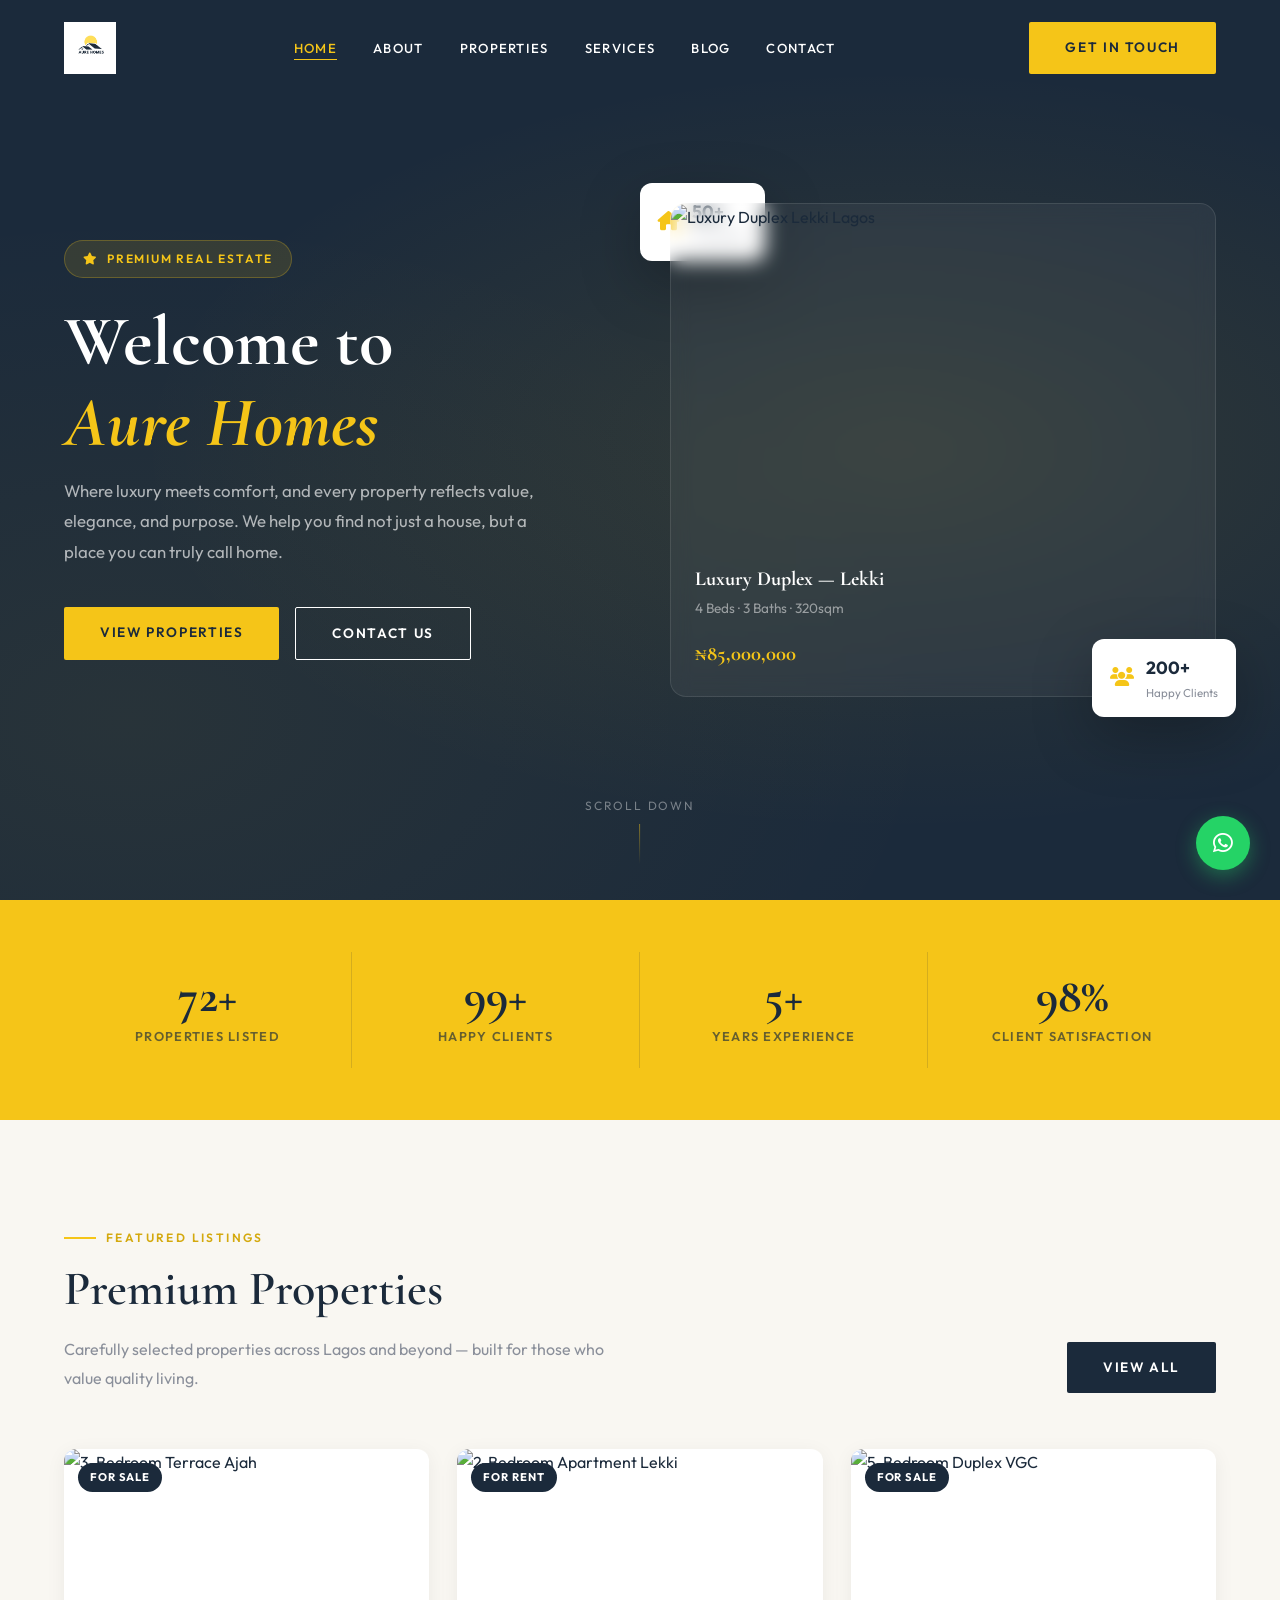
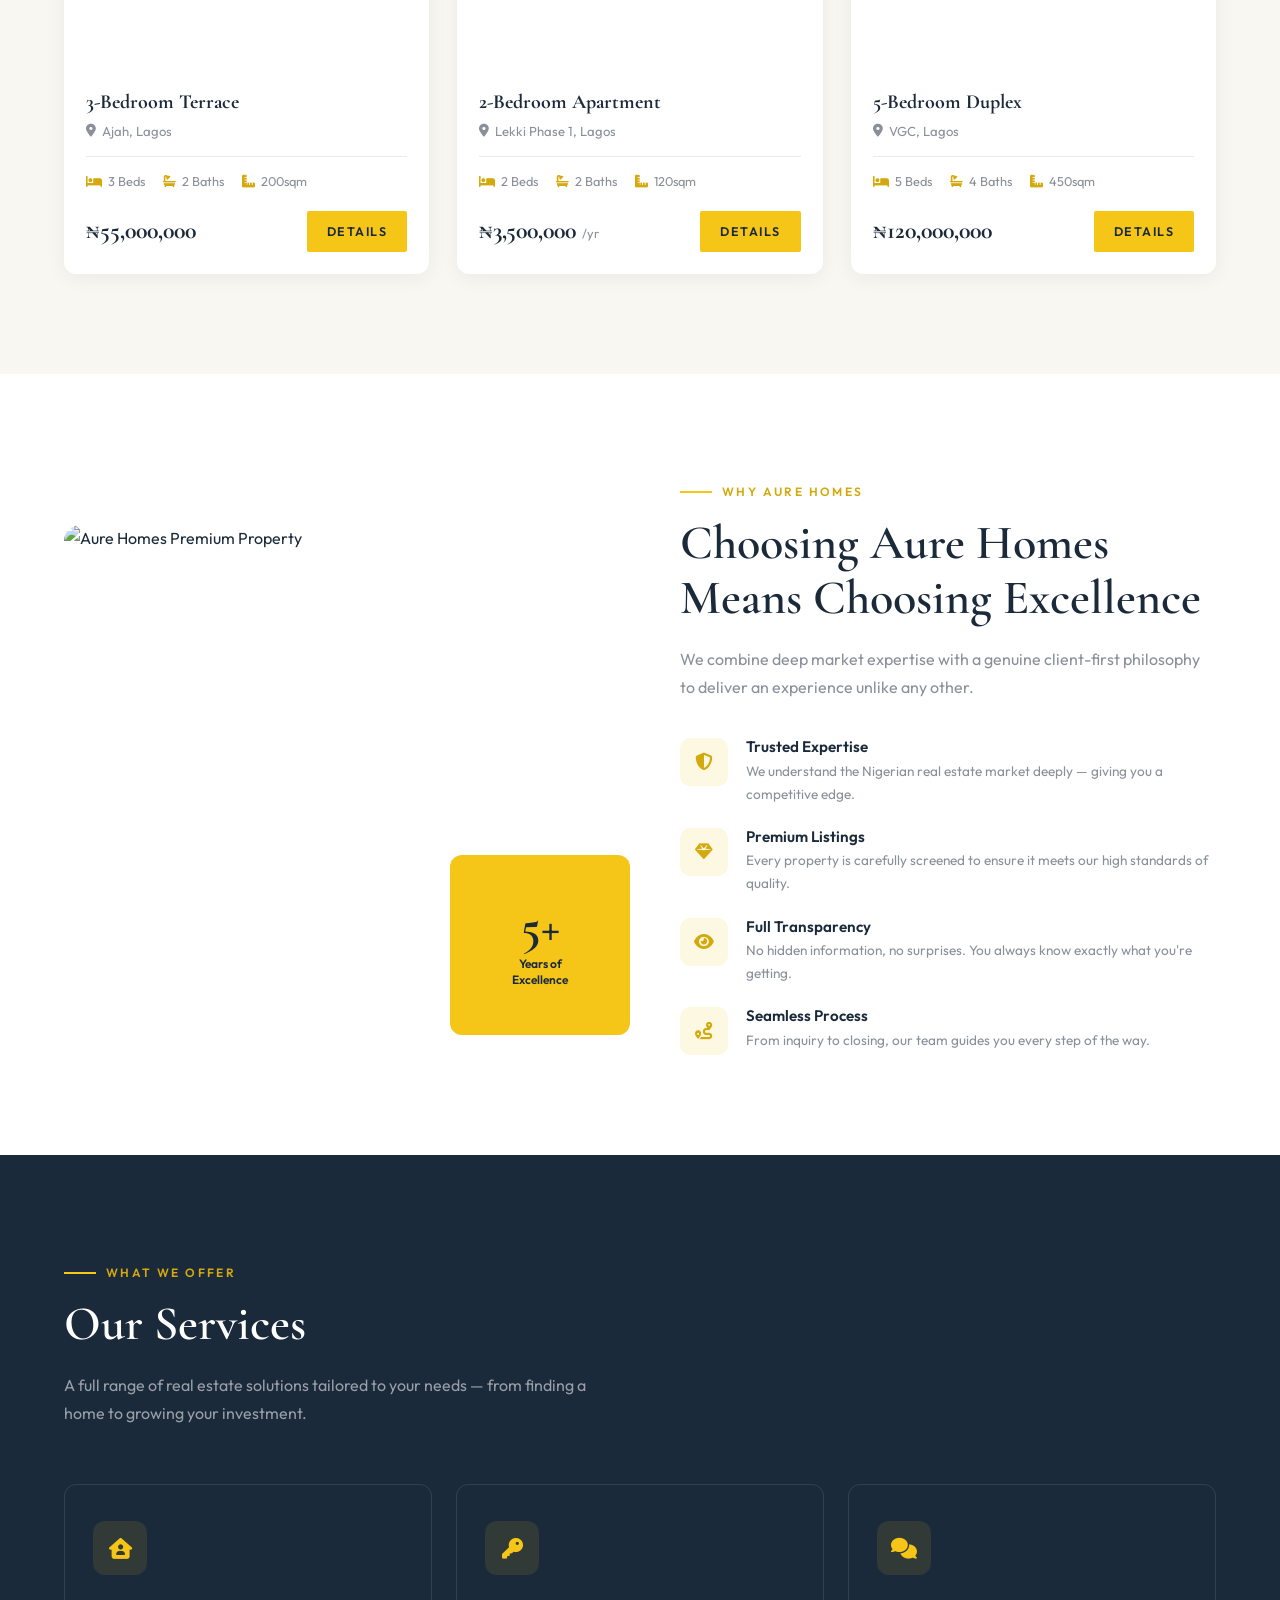
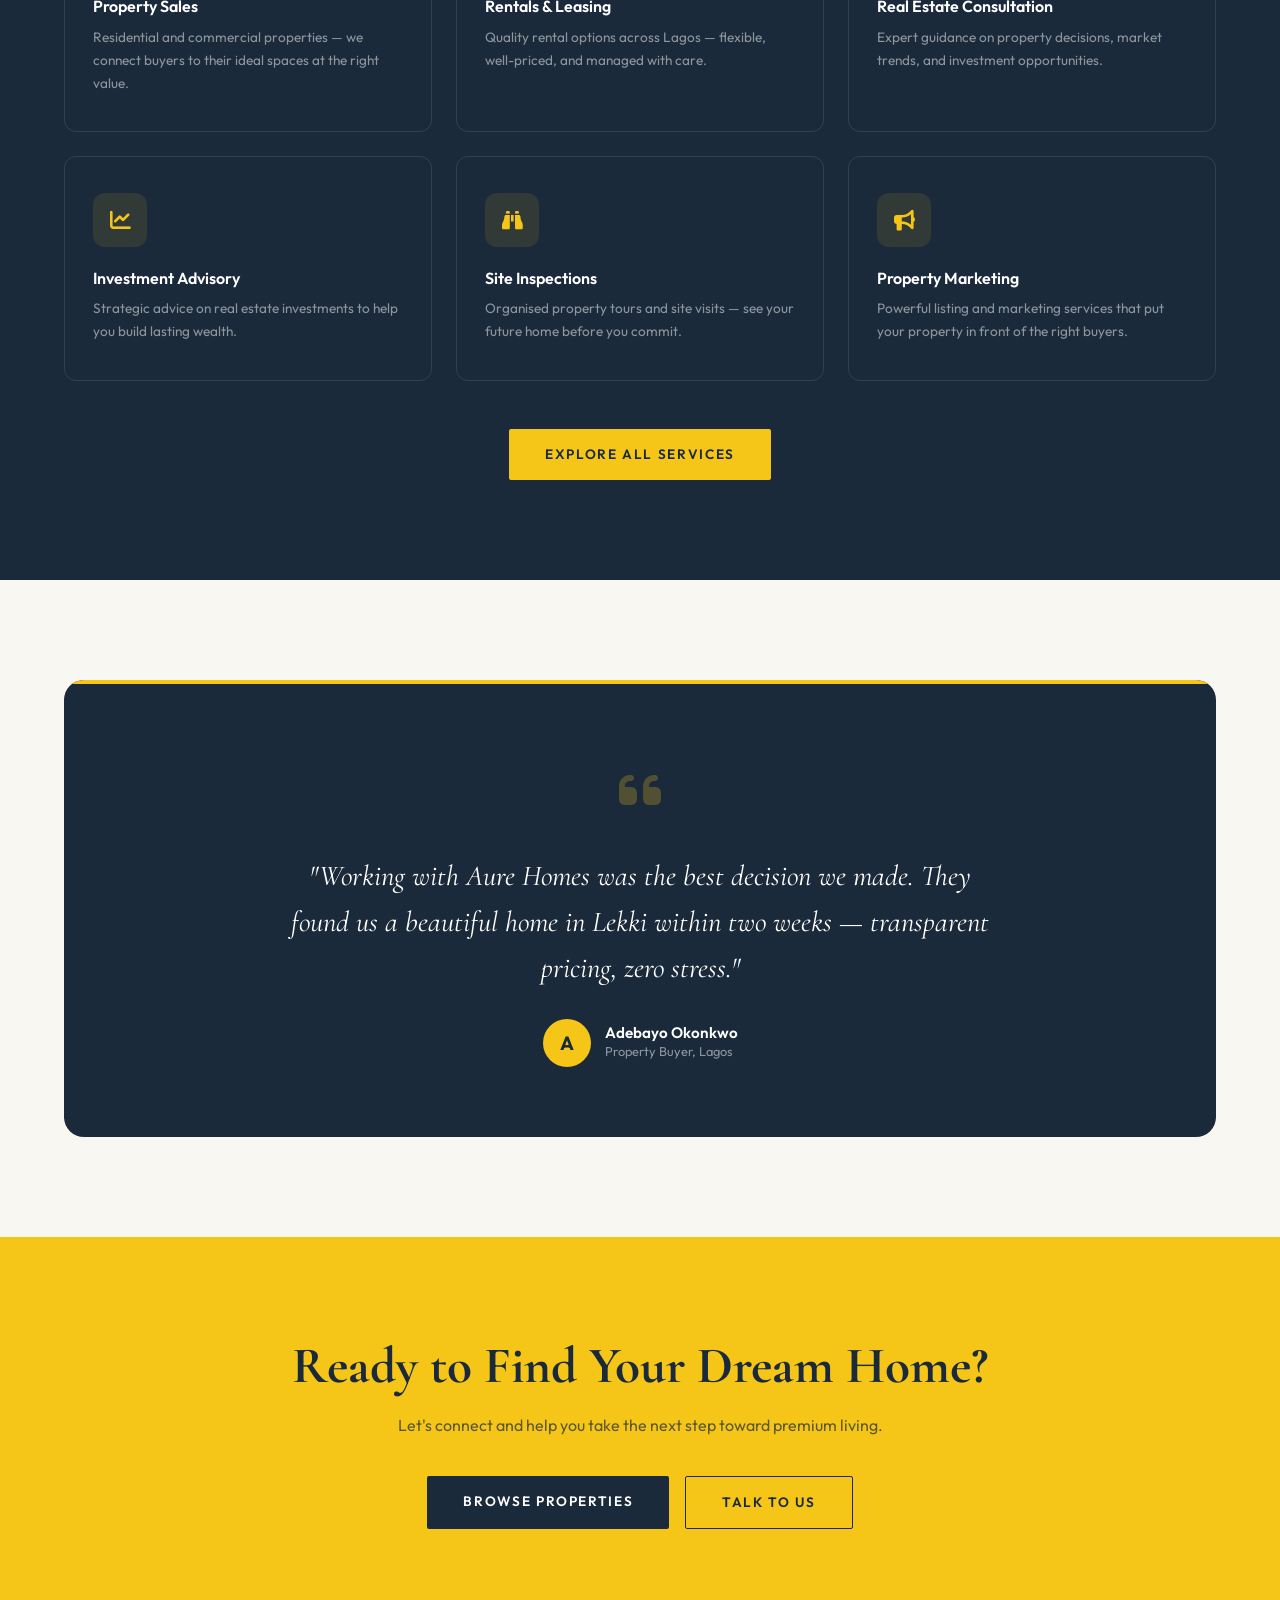
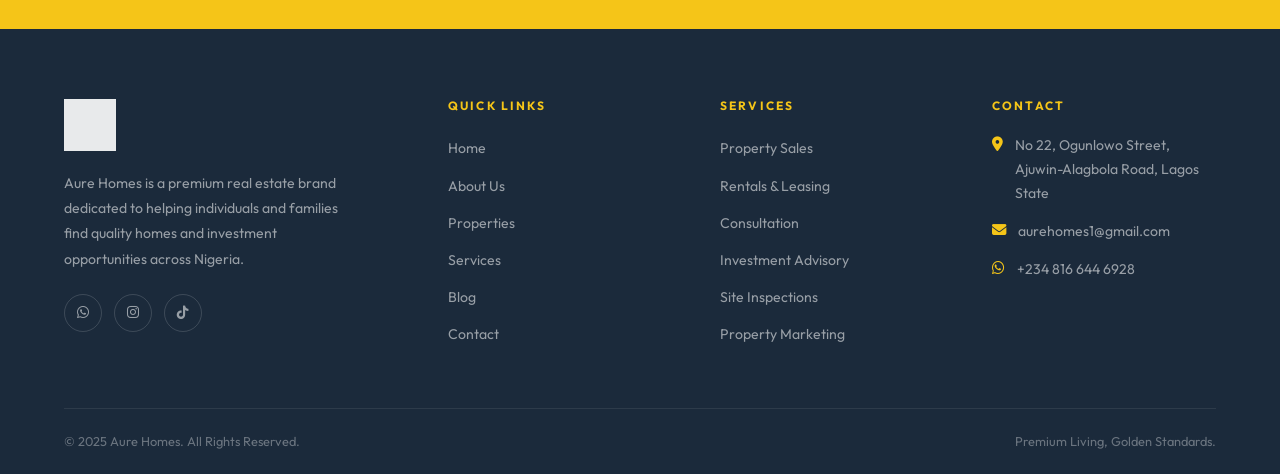
==== commit 444c3223: "Commit" ====
--- a/index.html
+++ b/index.html
@@ -209,19 +209,19 @@
   <div class="container">
     <div class="stats-grid">
       <div class="stat-item fade-up">
-        <div class="stat-num" data-target="50" data-suffix="+">0+</div>
+        <div class="stat-num" data-target="50" data-suffix="+">72+</div>
         <div class="stat-label">Properties Listed</div>
       </div>
       <div class="stat-item fade-up">
-        <div class="stat-num" data-target="200" data-suffix="+">0+</div>
+        <div class="stat-num" data-target="200" data-suffix="+">99+</div>
         <div class="stat-label">Happy Clients</div>
       </div>
       <div class="stat-item fade-up">
-        <div class="stat-num" data-target="5" data-suffix="+">0+</div>
+        <div class="stat-num" data-target="5" data-suffix="+">5+</div>
         <div class="stat-label">Years Experience</div>
       </div>
       <div class="stat-item fade-up">
-        <div class="stat-num" data-target="98" data-suffix="%">0%</div>
+        <div class="stat-num" data-target="98" data-suffix="%">98%</div>
         <div class="stat-label">Client Satisfaction</div>
       </div>
     </div>
